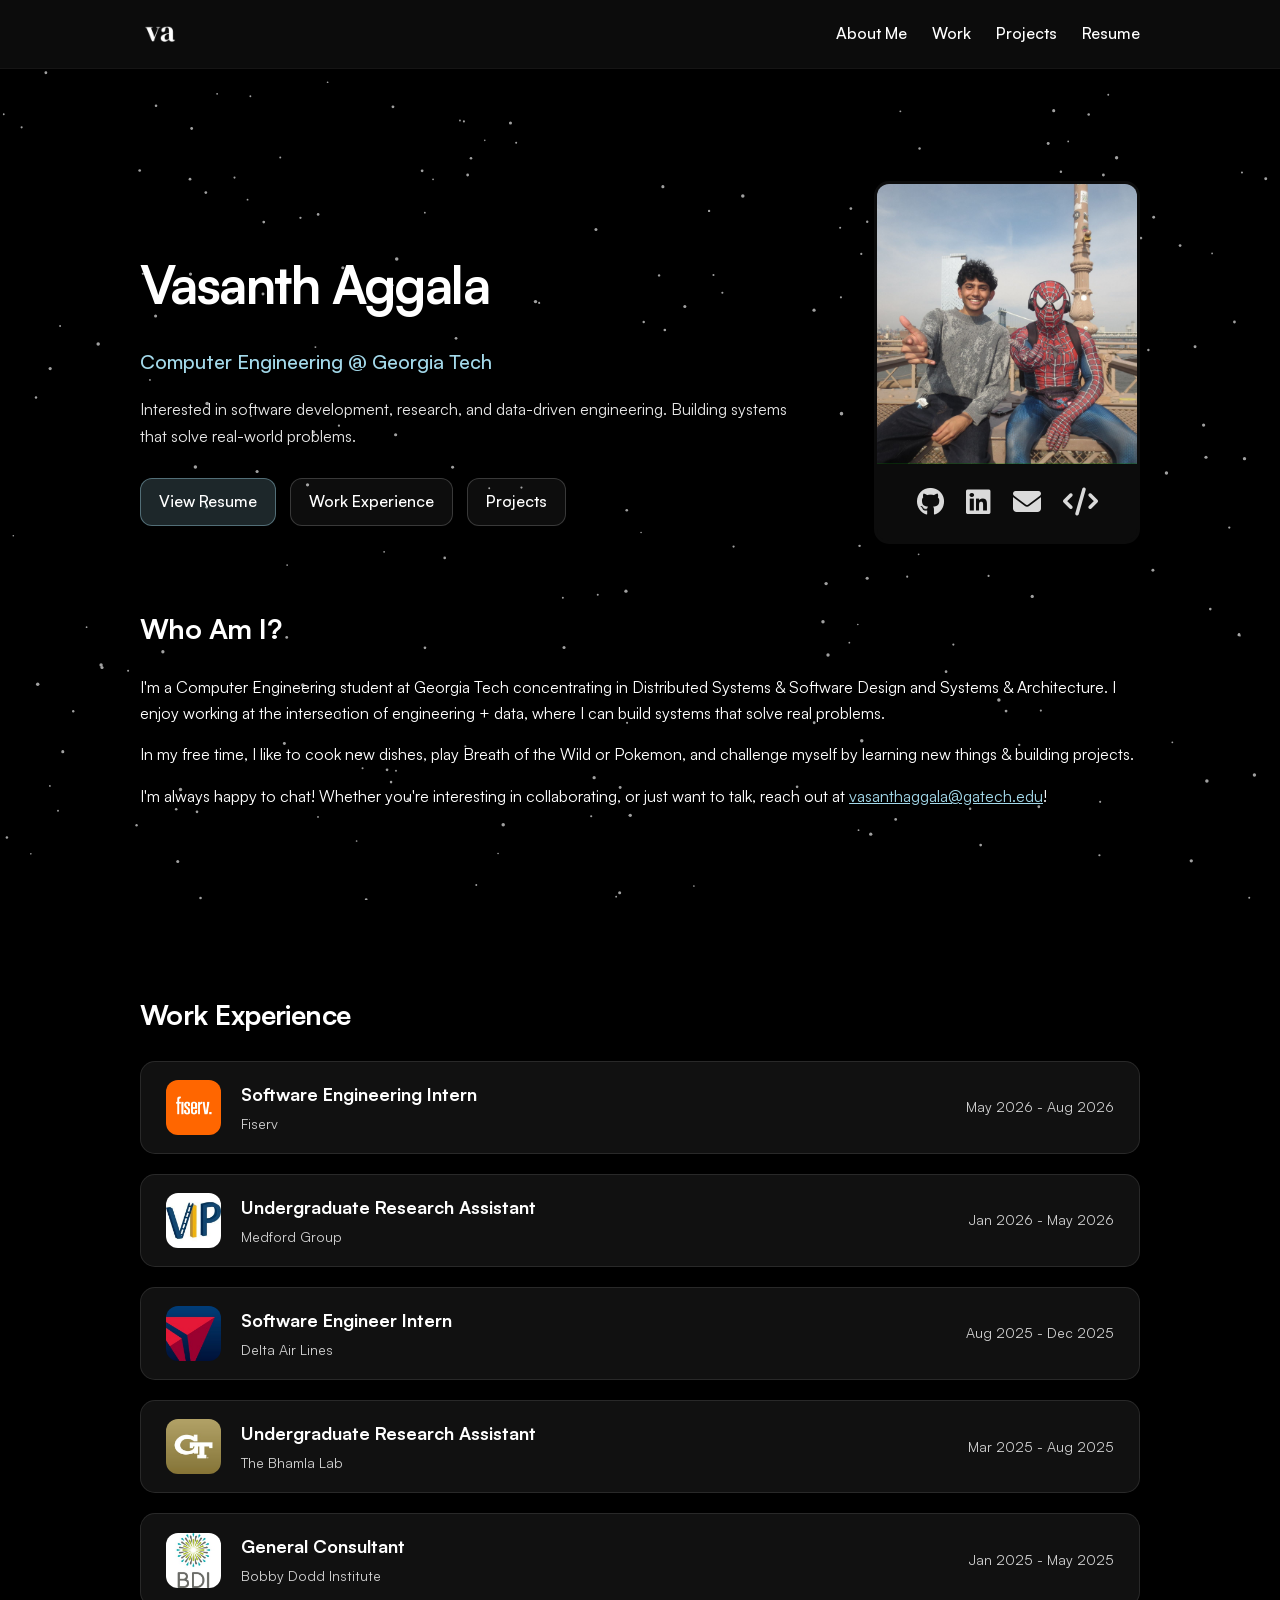
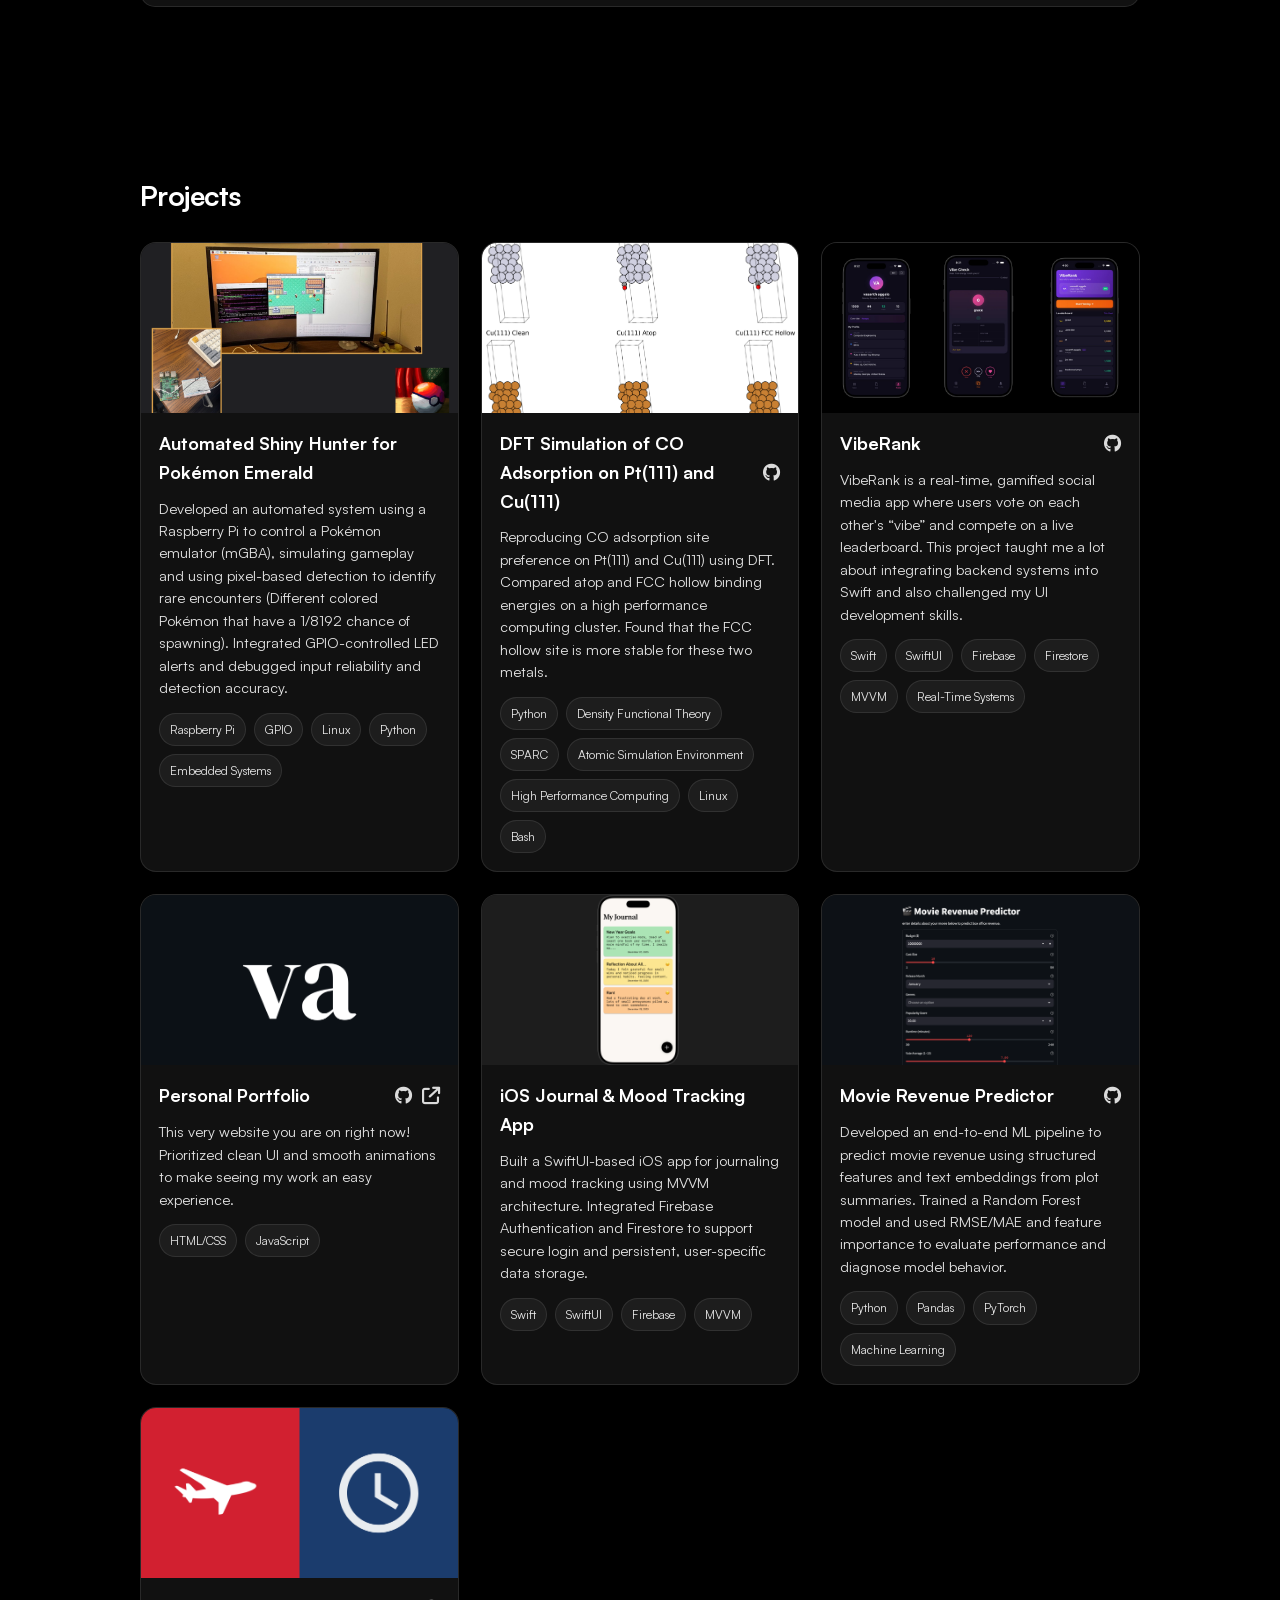
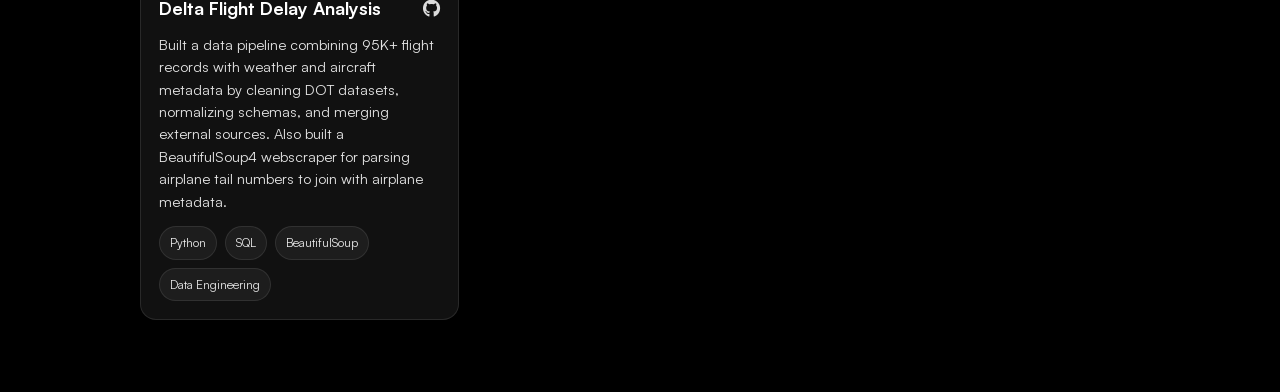
==== index.html @ c2cb89e8 "char update é" ====
<!DOCTYPE html>
<html lang="en">
<head>
    <meta charset="UTF-8">
    <meta name="viewport" content="width=device-width, initial-scale=1.0">
    <meta property="og:image" content="https://vasanthaggala.com/assets/website_project_pic.png">
    <link rel="stylesheet" href="styles.css">
    <link rel="icon" type="image/webp" href="assets/webLogo.webp">
    <link rel="stylesheet" href="https://cdnjs.cloudflare.com/ajax/libs/font-awesome/6.5.0/css/all.min.css">
    <title>Vasanth Aggala</title>
</head>
<body>
    <canvas id="constellation"></canvas>
    <nav class="navbar">
        <div class="container navbar-inner">
            <a href="#about" class="logo">
                <img src="assets/va-logo.webp" alt="personal logo">
            </a>

            <ul class="nav-links">
                <li><a href="#about">About Me</a></li>
                <li><a href="#work">Work</a></li>
                <li><a href="#projects">Projects</a>
                <li><a href="resume.html">Resume</a></li>
            </ul>
        </div>
    </nav>

    <!-- <section id="about" class="section">
    <h2>About Me</h2>
    <p>note to self look into making this a hbox and adding a picture of myself to the right</p>
    <p>Hi! I am a second-year at Georgia Tech studying Computer Engineering with a focus on system architecture and software design.</p>
    <p>I'm interested in software development, research, and data-driven engineering. I like working on projects where I can build and improve concepts that help people.</p>
    <p>In my free time, I like to cook new dishes, work on my photography skills (rip my sony cybershot), and challenge myself by learning new things and building projects.</p>
    <p>feel free to reach out to: <a href="mailto:vasanthaggala@gatech.edu">vasanthaggala [at] gatech [dot] edu</a>, I'm always happy to chat!</p>
    </section> -->

    <section id="about" class="section">
        
        <div class="container">

            <div class="hero-section">
                <div class="hero-left">
                    <h1 class="hero-title">Vasanth Aggala</h1>

                    <p class="hero-subtitle">
                        Computer Engineering @ Georgia Tech
                    </p>

                    <p class="hero-description">
                        Interested in software development, research, and data-driven engineering.
                        Building systems that solve real-world problems.
                    </p>

                    <div class="hero-buttons">
                        <a href="resume.html" class="hero-btn primary">View Resume</a>
                        <a href="#work" class="hero-btn">Work Experience</a>
                        <a href="#projects" class="hero-btn">Projects</a>
                    </div>
                </div>

                <div class="hero-right">
                    <div class="about-card">
                        <img src="assets/vasanth_profile.jpg" alt="Vasanth profile photo" class="about-photo">

                        <div class="about-links">
                            <a href="https://github.com/vaggala" target="_blank" class="about-icon" aria-label="GitHub">
                                <i class="fa-brands fa-github"></i>
                            </a>

                            <a href="https://linkedin.com/in/vasanth-aggala" target="_blank" class="about-icon" aria-label="LinkedIn">
                                <i class="fa-brands fa-linkedin"></i>
                            </a>

                            <a href="mailto:vasanthaggala@gatech.edu" class="about-icon" aria-label="Email">
                                <i class="fa-solid fa-envelope"></i>
                            </a>

                            <a href="#projects" class="about-icon" aria-label="Projects">
                                <i class="fa-solid fa-code"></i>
                            </a>


                            <!-- <a href="resume.html" class="about-icon" aria-label="Resume">
                                <i class="fa-solid fa-file"></i>
                            </a> -->
                        </div>
                    </div>
                </div>
            </div>


            <!-- <div class="about-layout">
            
                <div class="about-text">
                <p>Hi! I am a junior at Georgia Tech studying Computer Engineering with a focus on system architecture and software design.</p>
                <p>I'm interested in software development, research, and data-driven engineering. I like working on projects where I can build and improve concepts that help people.</p>
                <p>In my free time, I like to cook new dishes, work on my photography skills (rip my sony cybershot), and challenge myself by learning new things and building projects.</p>
                <p>I'm always happy to chat! Feel free to reach out to: <a class = "email-link" href="mailto:vasanthaggala@gatech.edu">vasanthaggala [at] gatech [dot] edu</a></p>
                </div>

                <div class="about-card">
                    <img src="assets/vasanth-profile.webp" alt="Vasanth profile photo" class="about-photo">
                    <div class="about-links">
                        <a href="https://github.com/vaggala" target="_blank" class="about-icon">
                            <i class="fa-brands fa-github"></i>
                        </a>

                        <a href="https://linkedin.com/in/vasanth-aggala" target="_blank" class="about-icon">
                            <i class="fa-brands fa-linkedin"></i>
                        </a>

                        <a href="mailto:vasanthaggala@gatech.edu" class="about-icon">
                            <i class="fa-solid fa-envelope"></i>
                        </a>
                    </div>

                </div>
            
            </div> -->
            <div class="about-section">
                <h2>Who Am I?</h2>

                <p>
                    I'm a Computer Engineering student at Georgia Tech concentrating in Distributed Systems & Software Design and Systems & Architecture.
                    I enjoy working at the intersection of engineering + data, where I can build systems that solve real problems.
                </p>

                <p>
                    In my free time, I like to cook new dishes, play Breath of the Wild or Pokemon, and challenge myself by learning new things & building projects.
                </p>

                <p>
                    I'm always happy to chat! Whether you're interesting in collaborating, or just want to talk, reach out at
                    <a class="email-link" href="mailto:vasanthaggala@gatech.edu">vasanthaggala@gatech.edu</a>!
                </p>
            </div>

        </div>
    </section>


    <section id="work" class="section">
        <div class="container">
        <h2>Work Experience</h2>

       <details class="work-card">
            <summary class="work-summary">
            <img class="company-logo" src="assets/fiservLogo.jpeg" alt="Fiserv Logo">

            <div class="work-info">
                <h3>Software Engineering Intern</h3>
                <p class="company-name">Fiserv</p>
            </div>

            <div class="work-date">
                <p>May 2026 - Aug 2026</p>
            </div>
            </summary>

            <div class="work-details">
            <ul>
                <li>Incoming Summer 2026</li>
            </ul>
            </div>
        </details>

        <details class="work-card">
            <summary class="work-summary">
            <img class="company-logo" src="assets/vipLogo.webp" alt="GT VIP logo">

            <div class="work-info">
                <h3>Undergraduate Research Assistant</h3>
                <p class="company-name">Medford Group</p>
            </div>

            <div class="work-date">
                <p>Jan 2026 - May 2026</p>
            </div>
            </summary>

            <div class="work-details">
            <ul>
                <li>Running DFT calculations on HPC resources to study catalyst behavior.</li>
                <li>Building scripts/pipelines to analyze outputs and summarize trends.</li>
                <li>Collaborating with the team to validate results and document findings.</li>
            </ul>
            </div>
        </details>

        <details class="work-card">
            <summary class="work-summary">
            <img class="company-logo" src="assets/delta_air_lines_logo.webp" alt="Delta Airlines logo">

            <div class="work-info">
                <h3>Software Engineer Intern</h3>
                <p class="company-name">Delta Air Lines</p>
            </div>

            <div class="work-date">
                <p>Aug 2025 - Dec 2025</p>
            </div>
            </summary>

            <div class="work-details">
            <ul>
                <li>Developed models/analyses supporting flight safety monitoring workflows.</li>
                <li>Optimized ETL queries to improve reliability and reduce pipeline runtime.</li>
                <li>Partnered with stakeholders to translate requirements into deliverables.</li>
            </ul>
            </div>
        </details>

        <details class="work-card">
            <summary class="work-summary">
            <img class="company-logo" src="assets/georgia_institute_of_technology_logo.webp" alt="GT logo">

            <div class="work-info">
                <h3>Undergraduate Research Assistant</h3>
                <p class="company-name">The Bhamla Lab</p>
            </div>

            <div class="work-date">
                <p>Mar 2025 - Aug 2025</p>
                
            </div>
            </summary>

            <div class="work-details">
            <ul>
                <li>Worked with ESP32-based systems for instrumentation and data capture.</li>
                <li>Built a lightweight mobile/web interface to view and share testing data.</li>
                <li>Documented experiments and helped improve iteration speed in the lab.</li>
            </ul>
            </div>
        </details>

        <details class="work-card">
            <summary class="work-summary">
            <img class="company-logo" src="assets/bobby_dodd_institute_logo.webp" alt="BDI logo">

            <div class="work-info">
                <h3>General Consultant</h3>
                <p class="company-name">Bobby Dodd Institute</p>
            </div>

            <div class="work-date">
                <p>Jan 2025 - May 2025</p>
            </div>
            </summary>

            <div class="work-details">
            <ul>
                <li>Wrote/organized compliance documentation for volunteer operations.</li>
                <li>Automated scheduling/onboarding workflows using Python + spreadsheets.</li>
                <li>Improved process clarity and reduced manual overhead for staff.</li>
            </ul>
            </div>
        </details>
        </div>
        </section>


        <section id="projects" class="section">
            <div class="container">
                <h2>Projects</h2>

                <div class="projects-grid">
                    
<!--                boilerplate:
                    <article class="project-card">
                    <div class="project-top">
                        <img class="project-image" src="assets/project_placeholder.webp" alt="Project preview">
                    </div>

                    <div class="project-body">
                        <div class="project-header">
                        <h3 class="project-title">Personal Portfolio</h3>
                        <div class="project-links">
                            <a class="project-icon" href="https://github.com/YOURUSERNAME/YOURREPO" target="_blank" aria-label="GitHub">
                            <i class="fa-brands fa-github"></i>
                            </a>
                            <a class="project-icon" href="https://your-live-site.com" target="_blank" aria-label="Live Demo">
                            <i class="fa-solid fa-arrow-up-right-from-square"></i>
                            </a>
                        </div>
                        </div>

                        <p class="project-desc">
                        This very website you are on right now! Prioritized clean UI and smooth animations to make seeing my work an easy experience. 
                        </p>

                        <div class="project-tags">
                        <span class="tag">HTML/CSS</span>
                        <span class="tag">JavaScript</span>
                        </div>
                    </div>
                    </article> -->

                    <article class="project-card">
                    <div class="project-top">
                        <img class="project-image" src="assets/pipokemon.png" alt="Project preview">
                    </div>

                    <div class="project-body">
                        <div class="project-header">
                        <h3 class="project-title">Automated Shiny Hunter for Pokémon Emerald</h3>
                        <div class="project-links">
                            <!-- <a class="project-icon" href="https://github.com/YOURUSERNAME/YOURREPO" target="_blank" aria-label="GitHub">
                            <i class="fa-brands fa-github"></i>
                            </a>
                            <a class="project-icon" href="https://your-live-site.com" target="_blank" aria-label="Live Demo">
                            <i class="fa-solid fa-arrow-up-right-from-square"></i>
                            </a> -->
                        </div>
                        </div>

                        <p class="project-desc">
                        Developed an automated system using a Raspberry Pi to control a Pokémon emulator (mGBA), 
                        simulating gameplay and using pixel-based detection to identify rare encounters (Different colored Pokémon that have a 1/8192 chance of spawning).
                        Integrated GPIO-controlled LED alerts and debugged input reliability and detection accuracy.
                        </p>

                        <div class="project-tags">
                        <span class="tag">Raspberry Pi</span>
                        <span class="tag">GPIO</span>
                        <span class="tag">Linux</span>
                        <span class="tag">Python</span>
                        <span class="tag">Embedded Systems</span>
                        </div>
                    </div>
                    </article>

                    <article class="project-card">
                        <div class="project-top">
                            <img class="project-image" src="assets/pt_cu_structure_comparison.png" alt="Project preview">
                        </div>

                        <div class="project-body">
                            <div class="project-header">
                            <h3 class="project-title">
                                DFT Simulation of CO Adsorption on Pt(111) and Cu(111)
                            </h3>
                            <div class="project-links">
                                <a class="project-icon" href="https://github.com/vaggala/dft-co-adsorption-pt-cu-surfaces" target="_blank" aria-label="GitHub">
                                <i class="fa-brands fa-github"></i>
                                </a>
                                <!-- <a class="project-icon" href="https://your-live-site.com" target="_blank" aria-label="Live Demo">
                                <i class="fa-solid fa-arrow-up-right-from-square"></i> -->
                                </a>
                            </div>
                            </div>

                            <p class="project-desc">
                            Reproducing CO adsorption site preference on Pt(111) and Cu(111) using DFT. 
                            Compared atop and FCC hollow binding energies on a high performance computing cluster.
                            Found that the FCC hollow site is more stable for these two metals.
                            </p>

                            <div class="project-tags">
                            <span class="tag">Python</span>
                            <span class="tag">Density Functional Theory</span>
                            <span class="tag">SPARC</span>
                            <span class="tag">Atomic Simulation Environment</span>
                            <span class = "tag">High Performance Computing</span>
                            <span class="tag">Linux</span>
                            <span class="tag">Bash</span>
                            </div>
                        </div>
                    </article>
                    

                    <article class="project-card">
                    <div class="project-top">
                        <img class="project-image" src="assets/iosClubsp26.jpg" alt="Project preview">
                    </div>

                    <div class="project-body">
                        <div class="project-header">
                        <h3 class="project-title">VibeRank</h3>
                        <div class="project-links">
                            <a class="project-icon" href="https://github.com/vaggala/VibeRank" target="_blank" aria-label="GitHub">
                            <i class="fa-brands fa-github"></i>
                            </a>
                            <!-- <a class="project-icon" href="https://your-live-site.com" target="_blank" aria-label="Live Demo">
                            <i class="fa-solid fa-arrow-up-right-from-square"></i>
                            </a> -->
                        </div>
                        </div>

                        <p class="project-desc">
                        VibeRank is a real-time, gamified social media app where users vote on each other's “vibe” and compete on a live leaderboard.
                        This project taught me a lot about integrating backend systems into Swift and also challenged my UI development skills. 
                        </p>

                        <div class="project-tags">
                            <span class="tag">Swift</span>
                            <span class="tag">SwiftUI</span>
                            <span class="tag">Firebase</span>
                            <span class="tag">Firestore</span>
                            <span class="tag">MVVM</span>
                            <span class="tag">Real-Time Systems</span>
                        </div>
                    </div>
                    </article>

                    <article class="project-card">
                    <div class="project-top">
                        <img class="project-image" src="assets/website_project_pic.png" alt="Project preview">
                    </div>

                    <div class="project-body">
                        <div class="project-header">
                        <h3 class="project-title">Personal Portfolio</h3>
                        <div class="project-links">
                            <a class="project-icon" href="https://github.com/vaggala/vasanthWebsite" target="_blank" aria-label="GitHub">
                            <i class="fa-brands fa-github"></i>
                            </a>
                            <a class="project-icon" href="https://vasanthaggala.com" target="_blank" aria-label="Live Demo">
                            <i class="fa-solid fa-arrow-up-right-from-square"></i>
                            </a>
                        </div>
                        </div>

                        <p class="project-desc">
                        This very website you are on right now! Prioritized clean UI and smooth animations to make seeing my work an easy experience. 
                        </p>

                        <div class="project-tags">
                        <span class="tag">HTML/CSS</span>
                        <span class="tag">JavaScript</span>
                        </div>
                    </div>
                    </article>

                    <article class="project-card">
                        <div class="project-top">
                            <img class="project-image" src="assets/journal-ios-demo.png" alt="iOS Journal App preview">
                        </div>

                        <div class="project-body">
                            <div class="project-header">
                                <h3 class="project-title">iOS Journal & Mood Tracking App</h3>
                                <div class="project-links">
                                    <!-- <a class="project-icon" href="https://github.com/vaggala/CP4Solution" target="_blank" aria-label="GitHub">
                                        <i class="fa-brands fa-github"></i>
                                    </a> -->
                                </div>
                            </div>

                            <p class="project-desc">
                                Built a SwiftUI-based iOS app for journaling and mood tracking using MVVM architecture. 
                                Integrated Firebase Authentication and Firestore to support secure login and persistent, user-specific data storage.
                            </p>

                            <div class="project-tags">
                                <span class="tag">Swift</span>
                                <span class="tag">SwiftUI</span>
                                <span class="tag">Firebase</span>
                                <span class="tag">MVVM</span>
                            </div>
                        </div>
                    </article>

                    <article class="project-card">
                        <div class="project-top">
                            <img class="project-image" src="assets/movie-rev-demo.png" alt="Movie Revenue Predictor preview">
                        </div>

                        <div class="project-body">
                            <div class="project-header">
                                <h3 class="project-title">Movie Revenue Predictor</h3>
                                <div class="project-links">
                                    <a class="project-icon" href="https://github.com/vaggala/movie-revenue-predictor" target="_blank" aria-label="GitHub">
                                        <i class="fa-brands fa-github"></i>
                                    </a>
                                </div>
                            </div>

                            <p class="project-desc">
                                Developed an end-to-end ML pipeline to predict movie revenue using structured features and text embeddings from plot summaries. 
                                Trained a Random Forest model and used RMSE/MAE and feature importance to evaluate performance and diagnose model behavior.
                            </p>

                            <div class="project-tags">
                                <span class="tag">Python</span>
                                <span class="tag">Pandas</span>
                                <span class="tag">PyTorch</span>
                                <span class="tag">Machine Learning</span>
                            </div>
                        </div>
                    </article>

                    <article class="project-card">
                        <div class="project-top">
                            <img class="project-image" src="assets/flight-delay-analysis-demo.png" alt="Flight Delay Analysis preview">
                        </div>

                        <div class="project-body">
                            <div class="project-header">
                                <h3 class="project-title">Delta Flight Delay Analysis</h3>
                                <div class="project-links">
                                    <a class="project-icon" href="https://github.com/vaggala/delta-flight-delay-analysis" target="_blank" aria-label="GitHub">
                                        <i class="fa-brands fa-github"></i>
                                    </a>
                                </div>
                            </div>

                            <p class="project-desc">
                                Built a data pipeline combining 95K+ flight records with weather and aircraft metadata by cleaning DOT datasets, 
                                normalizing schemas, and merging external sources.
                                
                                Also built a BeautifulSoup4 webscraper for parsing airplane tail numbers to join with airplane metadata.
                            </p>

                            <div class="project-tags">
                                <span class="tag">Python</span>
                                <span class="tag">SQL</span>
                                <span class="tag">BeautifulSoup</span>
                                <span class="tag">Data Engineering</span>
                            </div>
                        </div>
                    </article>
                </div>
            </div>
        </section>

        
    <script src="scripts.js"></script>
    <script src="constellation.js"></script>
</body>

</html>
---- styles.css ----
@font-face {
    font-family: 'Satoshi';
    src: url('assets/fonts/Satoshi-Variable.woff2') format('woff2');
    font-weight: 300 900;
    font-display: swap;
    font-style: normal;
} 

html {
    scroll-behavior: smooth;
}

body {
    background: black;

    /* background: radial-gradient(1200px 600px at 20% 0%, rgba(163,217,234,0.12), transparent 55%),
                radial-gradient(900px 500px at 80% 20%, rgba(255,255,255,0.06), transparent 60%),
                #000; */

    font-family: "Satoshi", sans-serif;
    margin: 0;
    padding: 0;
    line-height: 1.6;
    color: rgb(255, 255, 255)
}

h2 {
    font-weight: 700;
    font-size: 28px;
    letter-spacing: -0.02em;
}

.container {
    width: min(1000px, 92%);
    margin: 0 auto;
    /* border: 1px solid red;  */
}

.navbar {
    position: sticky;
    top: 0;
    background: rgb(12, 12, 12);
    display: flex;
    justify-content: space-between;
    align-items: center;
    padding: 14px 0px;
    border-bottom: 1px solid #161515;
    z-index: 1000;
}

.navbar-inner {
    display: flex;
    justify-content: space-between;
    align-items: center;
}

.logo {
    /* font-size: 20px;
    font-weight: bold; */
    text-decoration: none;
}

.logo img {
    height: 40px;
    width: auto;
    display: block;
}

.nav-links {
    list-style: none;
    display: flex;
    gap: 25px;
    margin: 0;
    padding: 0;
}

.nav-links a {
    text-decoration: none;
    color: white;
    font-weight: 500;
}

.nav-links a:hover {
    color: rgb(163, 217, 234);
}

.section {
    padding: 72px 0;
}

.email-link {
    color: rgb(163, 217, 234)
}

.hero-section {
    display: flex;
    justify-content: space-between;
    align-items: center;
    gap: 60px;
    padding-top: 40px;
    padding-bottom: 40px;
}

.hero-left {
    flex: 1;
    min-width: 280px;
}

.hero-title {
    font-size: 52px;
    font-weight: 700;
    margin-bottom: 10px;
    letter-spacing: -0.03em;
}

.hero-subtitle {
    font-size: 20px;
    color: rgb(163, 217, 234);
    font-weight: 500;
    margin-bottom: 18px;
}

.hero-description {
    font-size: 16px;
    line-height: 1.7;
    opacity: 0.9;
    max-width: 60ch;
    margin-bottom: 28px;
}

.hero-buttons {
    display: flex;
    gap: 14px;
    flex-wrap: wrap;
}

.hero-btn {
    display: inline-block;
    padding: 10px 18px;
    border-radius: 12px;
    border: 1px solid rgba(255, 255, 255, 0.18);
    background: rgba(255, 255, 255, 0.05);
    color: white;
    text-decoration: none;
    font-weight: 500;
    transition: transform 150ms ease, border-color 150ms ease;
}

.hero-btn:hover {
    transform: translateY(-2px);
    border-color: rgba(163, 217, 234, 0.55);
}

.hero-btn.primary {
    background: rgba(163, 217, 234, 0.18);
    border-color: rgba(163, 217, 234, 0.4);
}

.hero-btn.primary:hover {
    border-color: rgba(163, 217, 234, 0.75);
}

.hero-right {
    display: flex;
    justify-content: center;
    align-items: center;
}

@media (max-width: 900px) {
    .hero-section {
        flex-direction: column;
        align-items: flex-start;
    }

    .hero-title {
        font-size: 42px;
    }
}







.about-layout {
    display: flex;
    align-items: flex-start;
    justify-content: space-between;
    gap: 30px;
}

.about-text {
    flex: 1;
    min-width: 260px;
}

/* .about-text p {
    max-width: 70ch;
    opacity: 0.92;
} */

.about-card {
    width: 260px;
    background: rgb(12, 12, 12);
    color: white;
    border-radius: 15px;
    border: 3px solid rgba(12,12,12,1);
    overflow: hidden;
    box-shadow: 0px 6px 15px rgba(0,0,0,0.2);
    transition: transform 180ms ease, box-shadow 180ms ease, border-color 180ms ease;
}

.about-photo {
    width: 100%;
    height: 280px;
    object-fit: cover;
    display: block;
}

.about-card-caption {
    padding: 14px 16px;
}

.about-links {
    display: flex;
    justify-content: center;
    gap: 22px;
    padding: 16px 0;
}

.about-icon {
    font-size: 28px;
    color: white;
    opacity: 0.85;
    transition: transform 0.2s ease, opacity 0.2s ease;
}

.about-icon:hover {
    transform: scale(1.2);
    opacity: 1;
    color: rgb(163, 217, 234);
}


/* Responsive: stack when screen is narrow */
@media (max-width: 800px) {
    .about-layout {
        flex-direction: column;
    }

    .about-card {
        order: 1;          /* card first */
        width: 100%;
        max-width: 360px;
    }

    .about-text {
        order: 2;          /* text second */
    }
}





.work-card {
    background: #111;
    color: white;
    border-radius: 15px;
    margin-top: 20px;
    box-shadow: 0px 6px 15px rgba(0, 0, 0, 0.2);
    border: 1px solid rgba(255, 255, 255, 0.1);
    overflow: hidden; /* keeps corners rounded when expanded */
    transition: transform 180ms ease, box-shadow 180ms ease, border-color 180ms ease;
}

.work-summary {
    display: flex;
    align-items: center;
    justify-content: space-between;
    padding: 18px 25px;
    cursor: pointer;
    list-style: none;
    transition: transform 0.5s ease;
}

.work-summary::-webkit-details-marker {
    display: none;
}

.work-details {
    overflow: hidden;
    height: 0;
    padding: 0 25px;
    border-top: 1px solid rgba(255, 255, 255, 0.08);
}

.work-card[open] .work-details {
    padding: 0 25px 18px 25px; /* height handled by JS */
}


.work-details ul {
    margin: 14px 0 0 0;
    padding-left: 18px;
}

.work-details li {
    margin: 8px 0;
    opacity: 0.9;
}

.chevron {
    transition: transform 0.2s ease;
    opacity: 0.9;
}

.work-card[open] .chevron {
    transform: rotate(180deg);
}


.work-summary:hover {
    transform: scale(1.025);
}


.company-logo {
    height: 55px;
    width: 55px;
    border-radius: 12px;
    object-fit: cover;
    margin-right: 20px;
}

.work-info {
    flex: 1;
}

.work-info h3 {
    margin: 0;
    font-size: 18px;
    font-weight: bold;
}

.company-name {
    margin: 4px 0 0 0;
    font-size: 14px;
    opacity: 0.8;
}

.work-date {
    font-size: 14px;
    opacity: 0.8;
}


.resume-download {
    display: inline-block;
    margin: 20px 0;
    padding: 10px 18px;
    background: #111;
    border: 1px solid rgba(255,255,255,0.15);
    border-radius: 10px;
    color: white;
    text-decoration: none;
}

.resume-download:hover {
    color: rgb(163, 217, 234);
    border-color: rgb(163, 217, 234);
}

.work-card:hover,
.about-card:hover {
    transform: translateY(-2px);
    border-color: rgba(106, 205, 236, 0.561);
    box-shadow: 0px 10px 26px rgba(0,0,0,0.35);
}

a:focus-visible,
summary:focus-visible {
    outline: 2px solid rgba(163,217,234,0.7);
    outline-offset: 3px;
    border-radius: 10px;
}


.reveal {
    opacity: 0;
    transform: translateY(18px);
    transition: opacity 600ms ease, transform 600ms ease;
}

.reveal-visible {
    opacity: 1;
    transform: translateY(0);
}

.projects-grid {
    display: grid;
    grid-template-columns: repeat(3, minmax(0, 1fr));
    gap: 22px;
    margin-top: 20px;
}

.project-card {
    background: #111;
    color: white;
    border-radius: 16px;
    border: 1px solid rgba(255,255,255,0.10);
    box-shadow: 0px 6px 15px rgba(0,0,0,0.20);
    overflow: hidden;
    transition: transform 0.25s ease, border 0.25s ease;
}

.project-card:hover {
    transform: translateY(-4px);
    border: 1px solid rgba(0,119,255,0.55);
}

.project-top {
    height: 170px;
    background: rgba(255,255,255,0.03);
}

.project-image {
    width: 100%;
    height: 100%;
    object-fit: cover;
    display: block;
}

.project-body {
    padding: 16px 18px 18px 18px;
}

.project-header {
    display: flex;
    align-items: center;
    justify-content: space-between;
    gap: 14px;
}

.project-title {
    margin: 0;
    font-size: 18px;
    font-weight: 700;
}

.project-links {
    display: flex;
    gap: 10px;
}

.project-icon {
    color: white;
    opacity: 0.85;
    font-size: 18px;
    transition: transform 0.2s ease, opacity 0.2s ease;
}

.project-icon:hover {
    transform: scale(1.15);
    opacity: 1;
}

.project-desc {
    margin: 10px 0 14px 0;
    opacity: 0.88;
    line-height: 1.55;
    font-size: 14.5px;
}

.project-tags {
    display: flex;
    flex-wrap: wrap;
    gap: 8px;
}

.tag {
    font-size: 12px;
    padding: 6px 10px;
    border-radius: 999px;
    background: rgba(255,255,255,0.06);
    border: 1px solid rgba(255,255,255,0.10);
    opacity: 0.9;
}

/* Responsive */
@media (max-width: 1000px) {
  .projects-grid {
    grid-template-columns: repeat(2, minmax(0, 1fr));
  }
}

@media (max-width: 650px) {
  .projects-grid {
    grid-template-columns: 1fr;
  }

  .project-top {
    height: 190px;
  }
}


#constellation {
    position: fixed;
    inset: 0;
    width: 100vw;
    height: 100vh;
    z-index: -2;
    pointer-events: none;
    opacity: 0.7;
}
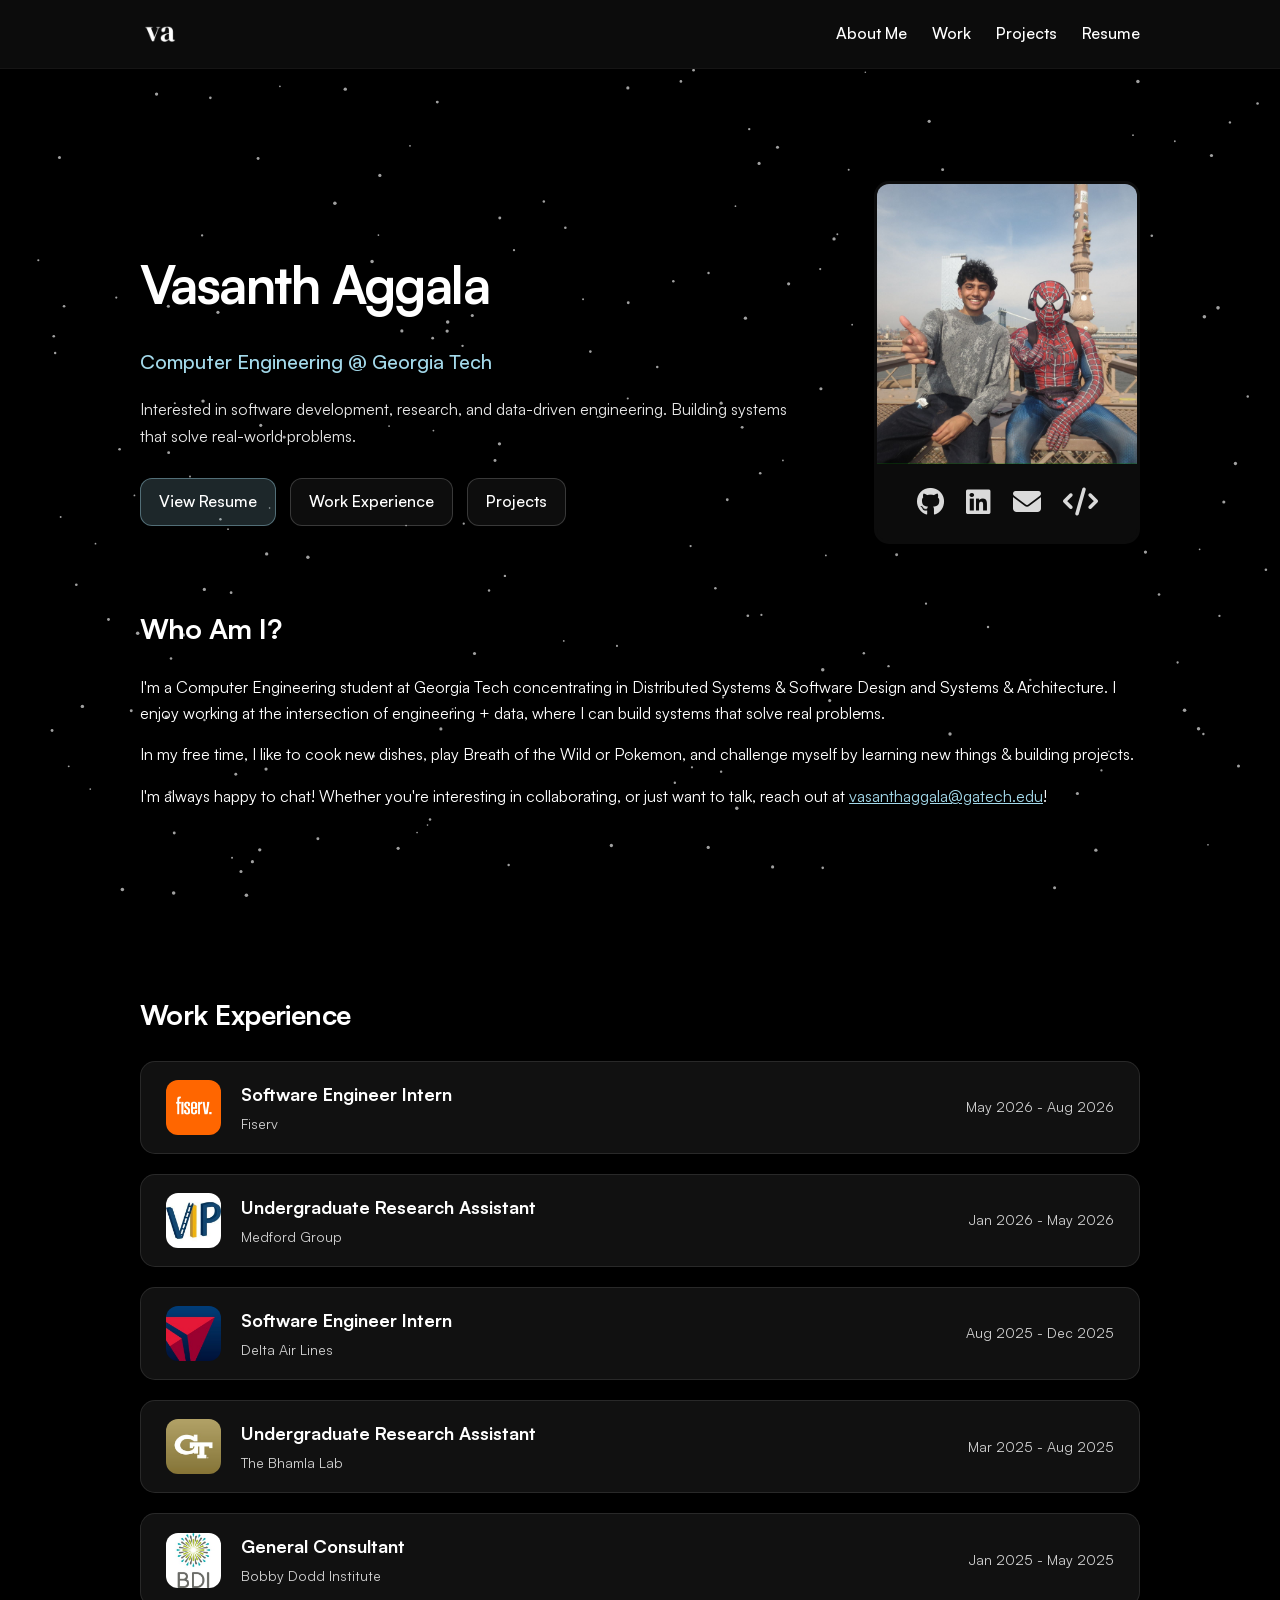
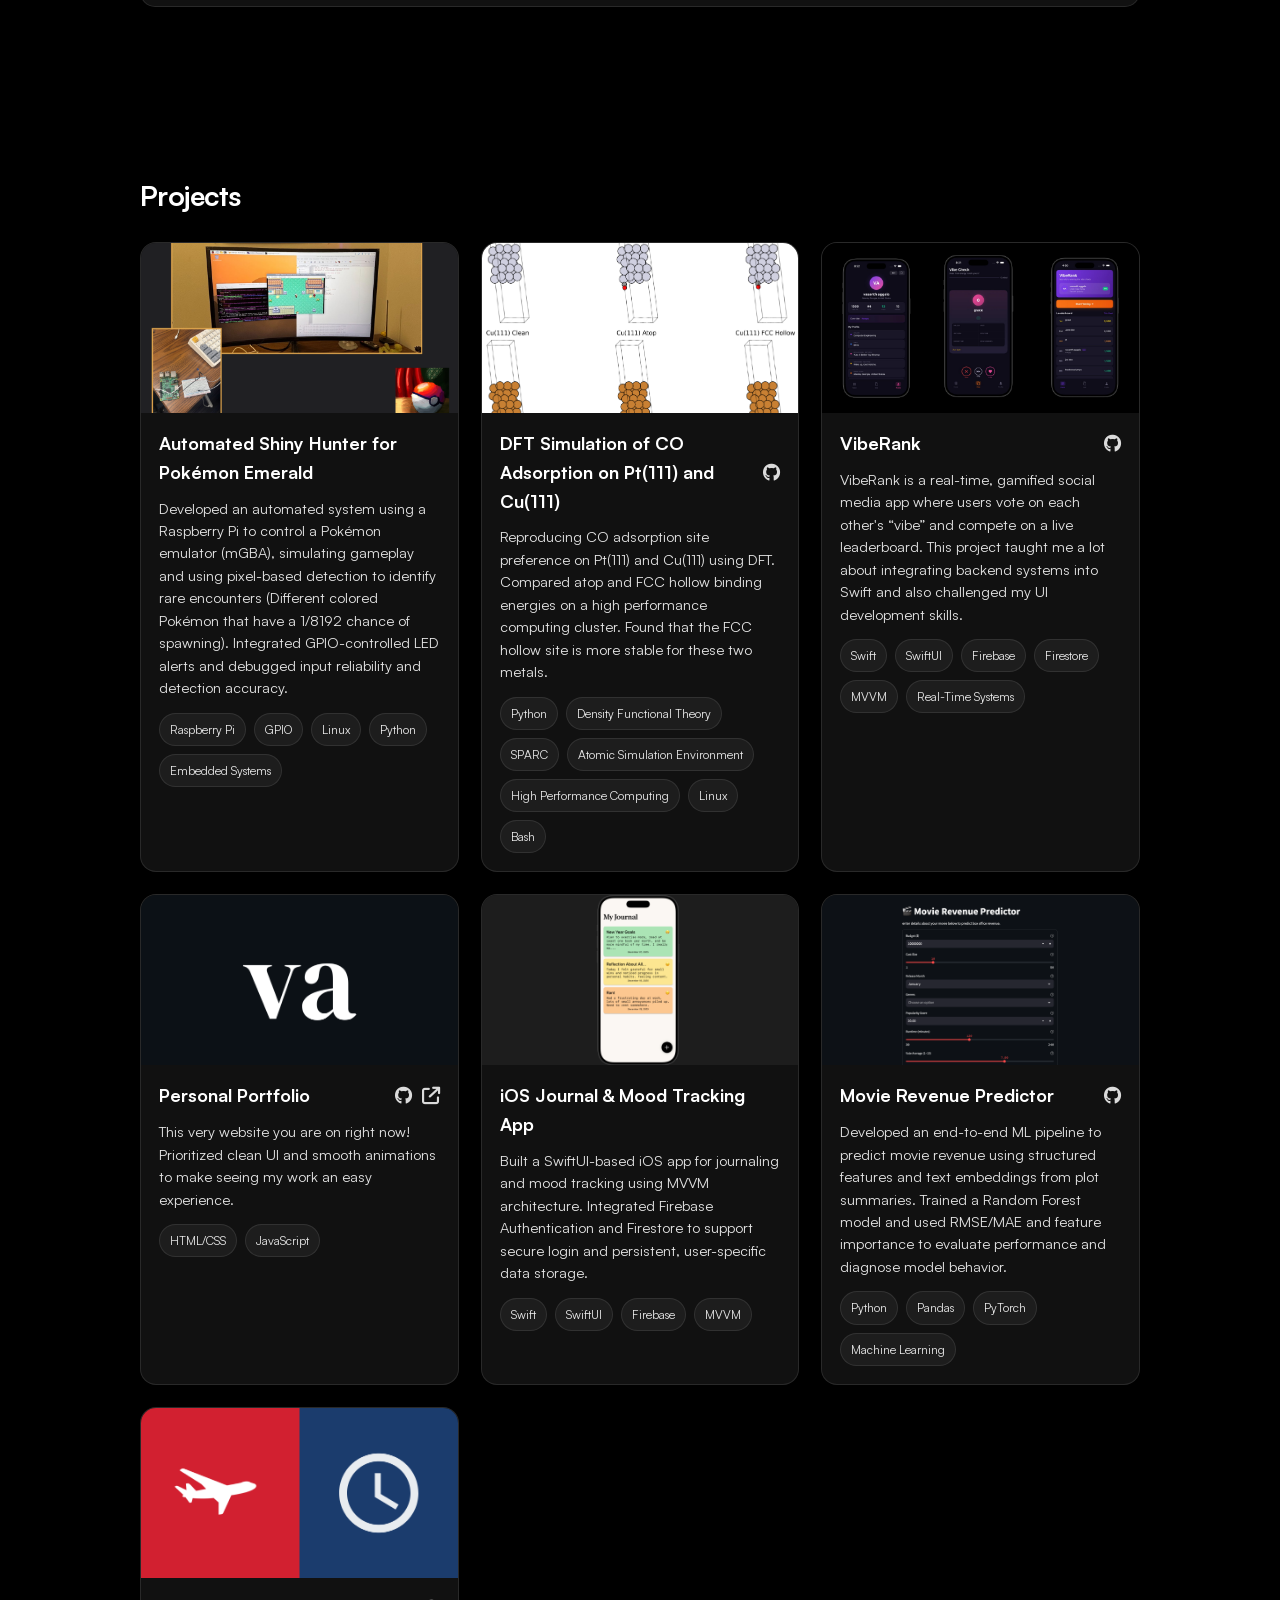
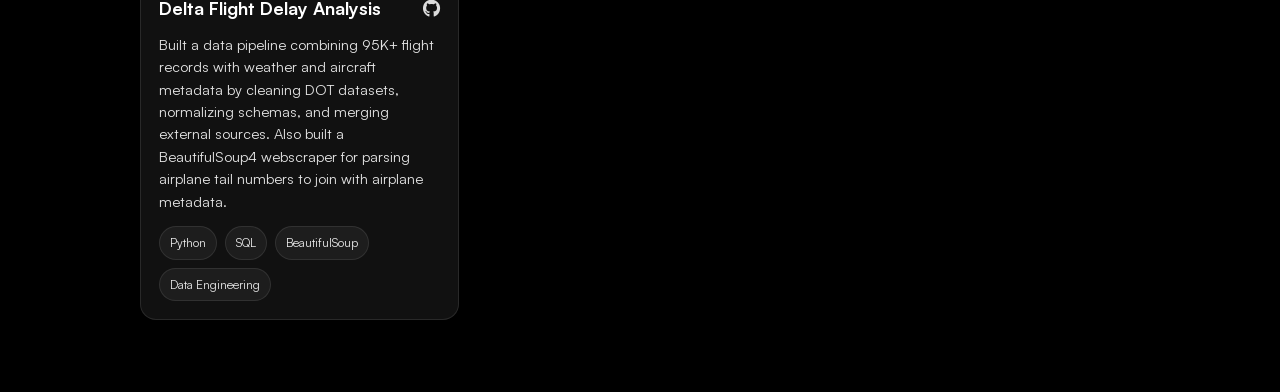
==== commit 5cd25b85: "typo" ====
--- a/index.html
+++ b/index.html
@@ -149,7 +149,7 @@
             <img class="company-logo" src="assets/fiservLogo.jpeg" alt="Fiserv Logo">
 
             <div class="work-info">
-                <h3>Software Engineering Intern</h3>
+                <h3>Software Engineer Intern</h3>
                 <p class="company-name">Fiserv</p>
             </div>
 
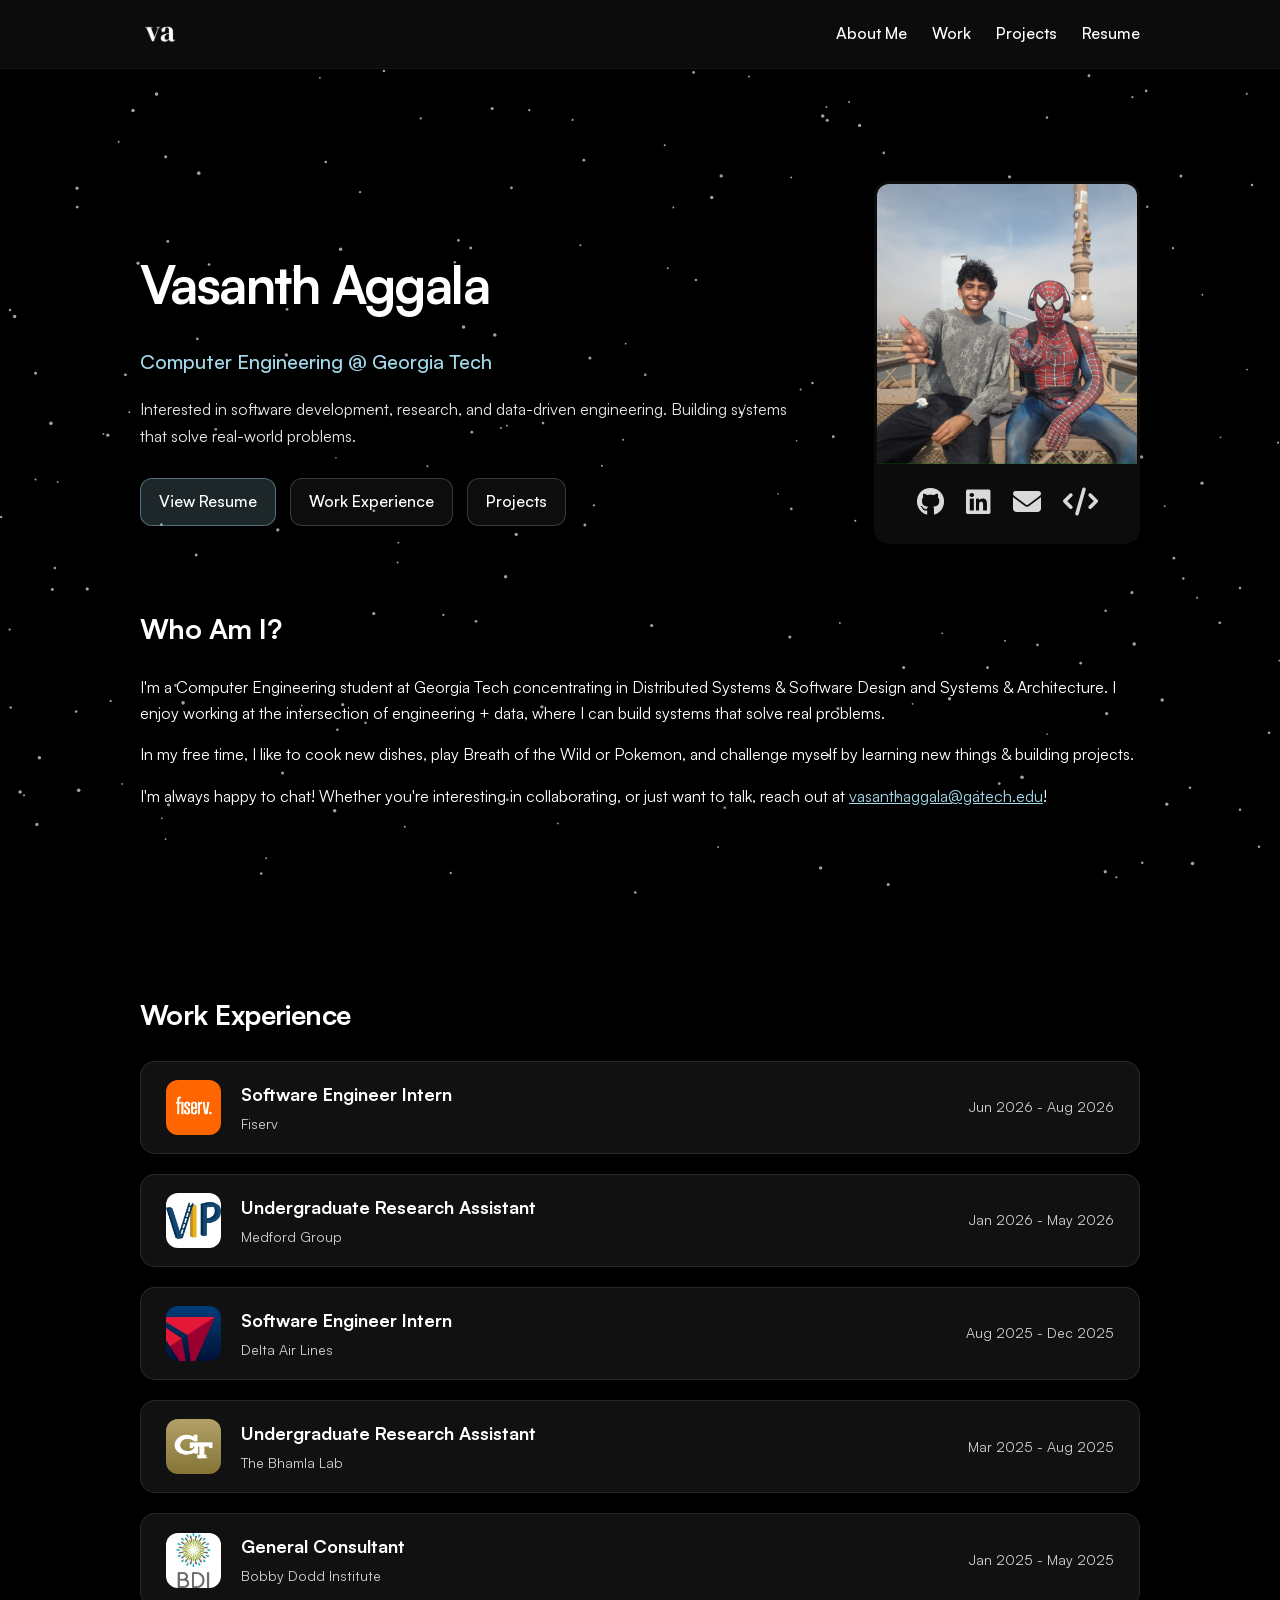
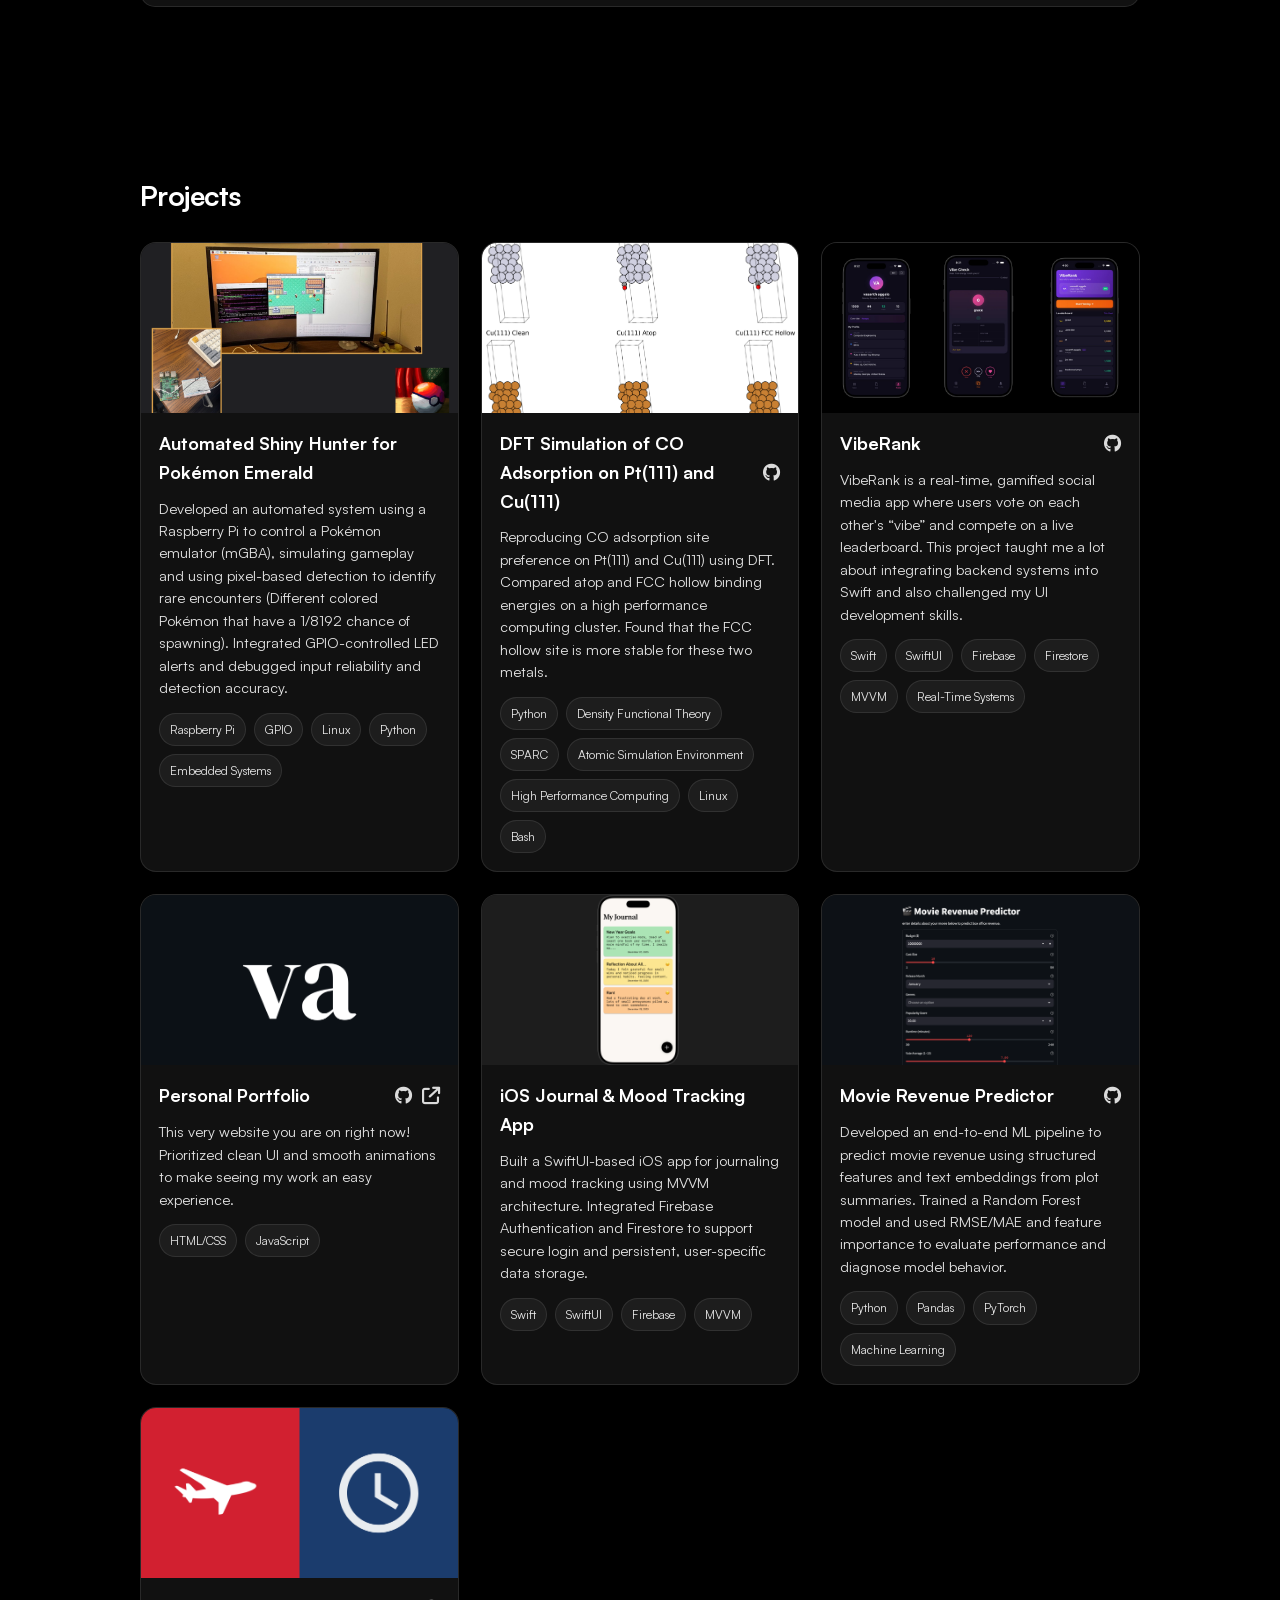
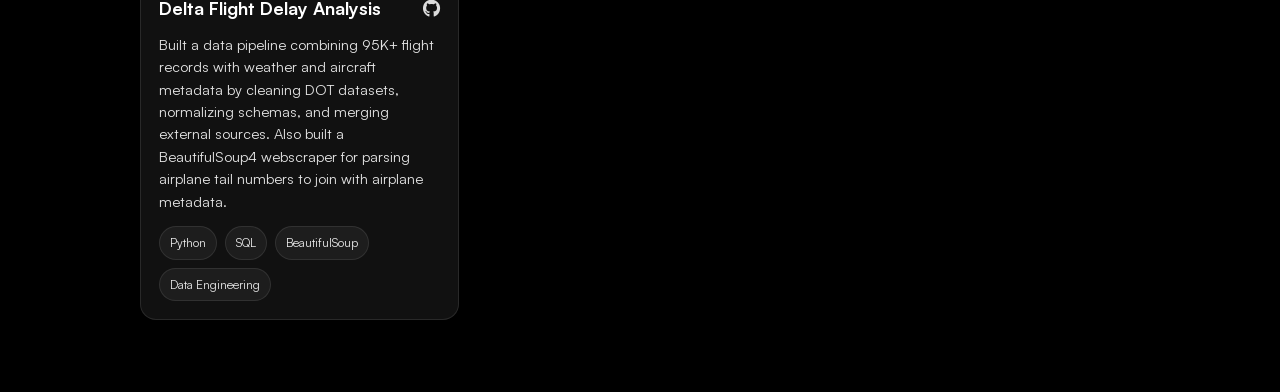
==== commit 95e76817: "date update" ====
--- a/index.html
+++ b/index.html
@@ -154,7 +154,7 @@
             </div>
 
             <div class="work-date">
-                <p>May 2026 - Aug 2026</p>
+                <p>Jun 2026 - Aug 2026</p>
             </div>
             </summary>
 
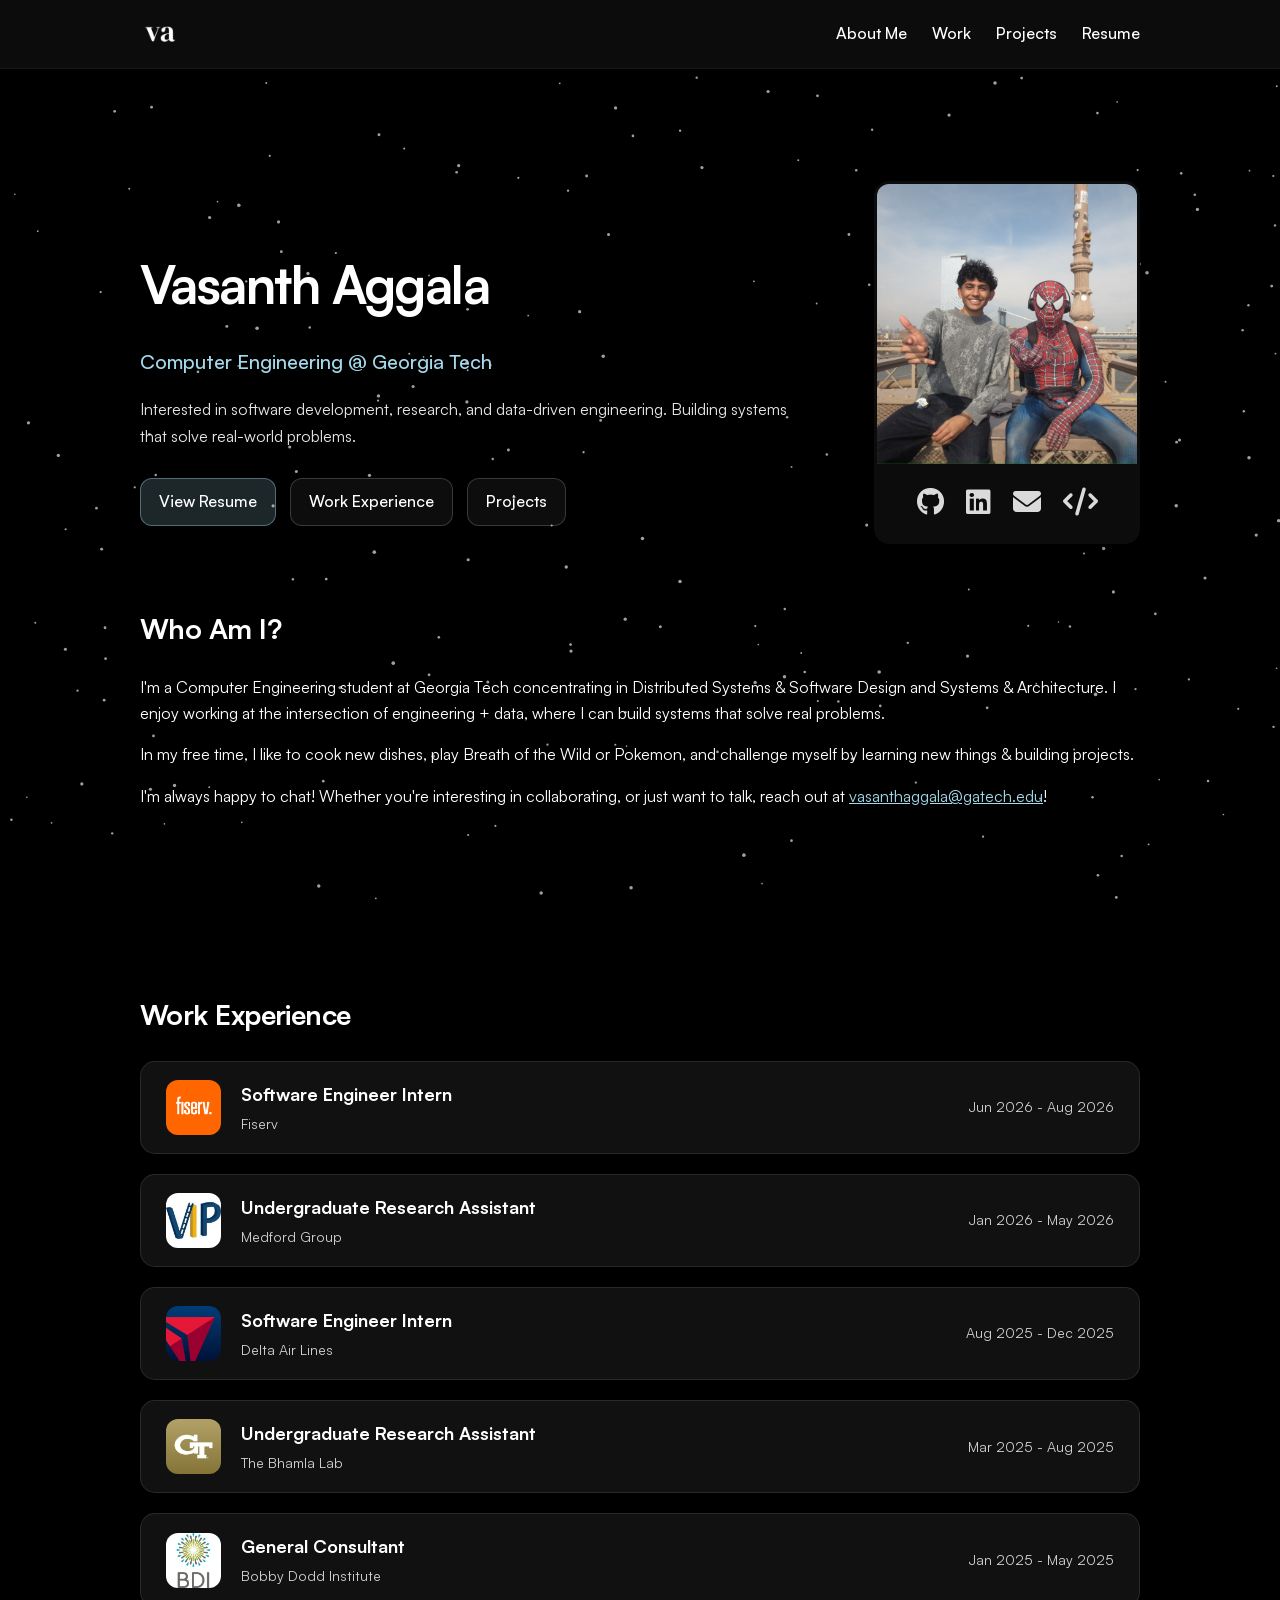
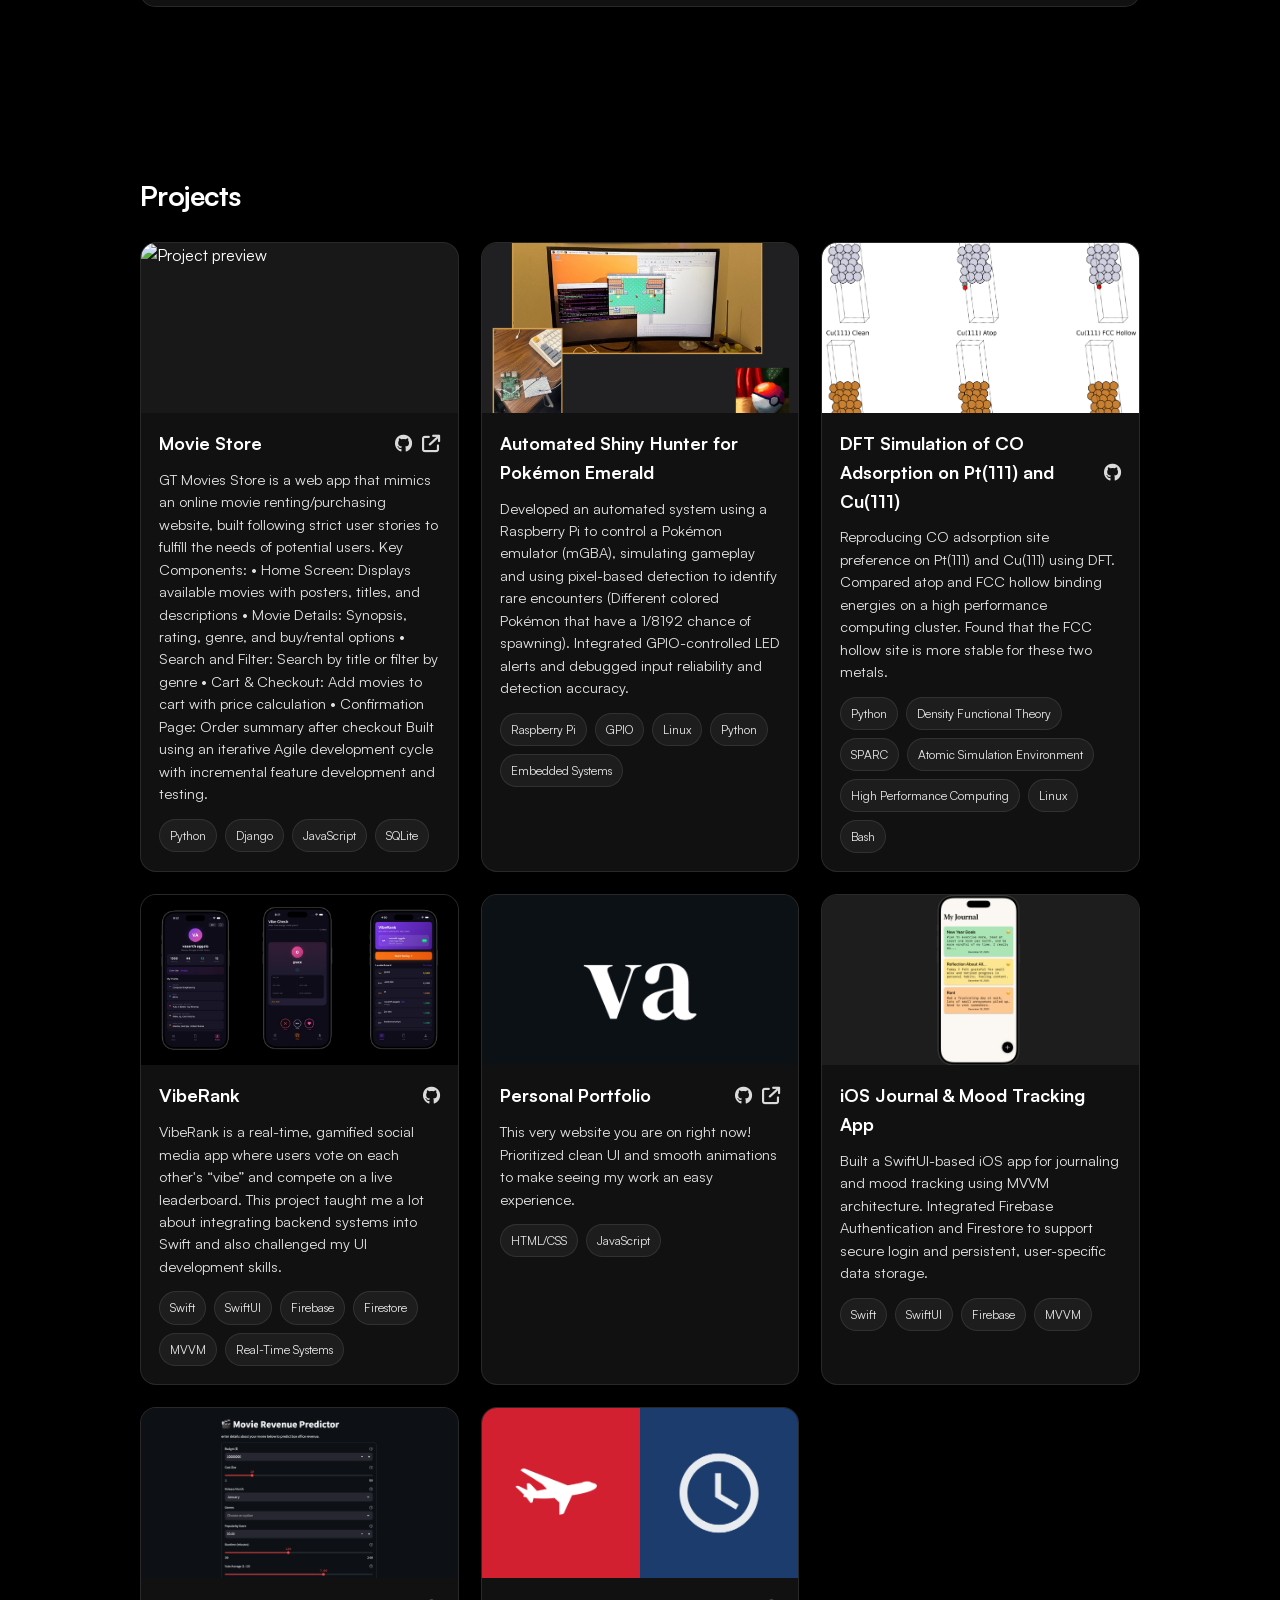
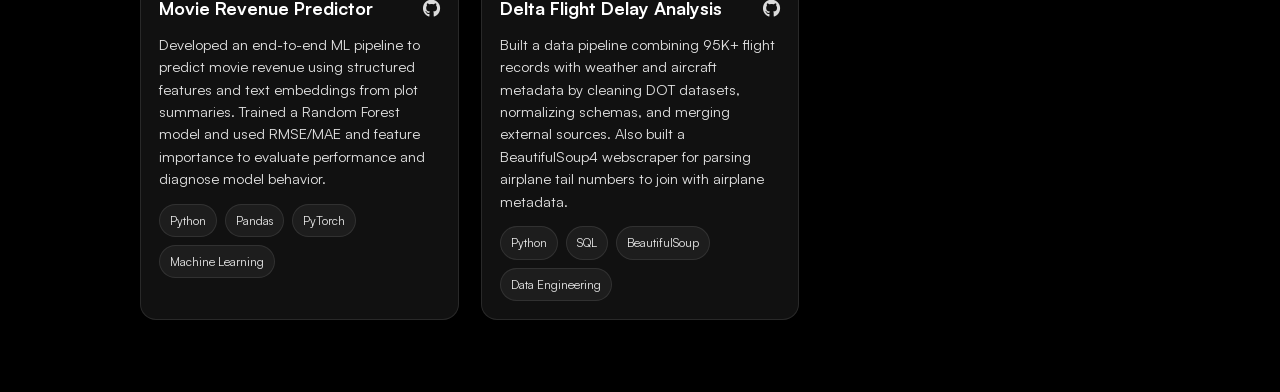
==== commit ceba6f0e: "moviestore" ====
--- a/index.html
+++ b/index.html
@@ -299,6 +299,45 @@
 
                     <article class="project-card">
                     <div class="project-top">
+                        <img class="project-image" src="assets/moviesstorelogo.png" alt="Project preview">
+                    </div>
+
+                    <div class="project-body">
+                        <div class="project-header">
+                        <h3 class="project-title">Movie Store</h3>
+                        <div class="project-links">
+                            <a class="project-icon" href="https://github.com/vaggala/moviesstore" target="_blank" aria-label="GitHub">
+                            <i class="fa-brands fa-github"></i>
+                            </a>
+                            <a class="project-icon" href="https://vasanthaggala.pythonanywhere.com/" target="_blank" aria-label="Live Demo">
+                            <i class="fa-solid fa-arrow-up-right-from-square"></i>
+                            </a>
+                        </div>
+                        </div>
+
+                        <p class="project-desc">
+                        GT Movies Store is a web app that mimics an online movie renting/purchasing website, built following strict user stories to fulfill the needs of potential users.
+
+                        Key Components:
+                        • Home Screen: Displays available movies with posters, titles, and descriptions
+                        • Movie Details: Synopsis, rating, genre, and buy/rental options
+                        • Search and Filter: Search by title or filter by genre
+                        • Cart & Checkout: Add movies to cart with price calculation
+                        • Confirmation Page: Order summary after checkout
+
+                        Built using an iterative Agile development cycle with incremental feature development and testing.
+                        </p>
+
+                        <div class="project-tags"> 
+                            <span class="tag">Python</span> 
+                            <span class="tag">Django</span> 
+                            <span class="tag">JavaScript</span> 
+                            <span class="tag">SQLite</span> </div>
+                    </div>
+                    </article> 
+
+                    <article class="project-card">
+                    <div class="project-top">
                         <img class="project-image" src="assets/pipokemon.png" alt="Project preview">
                     </div>
 
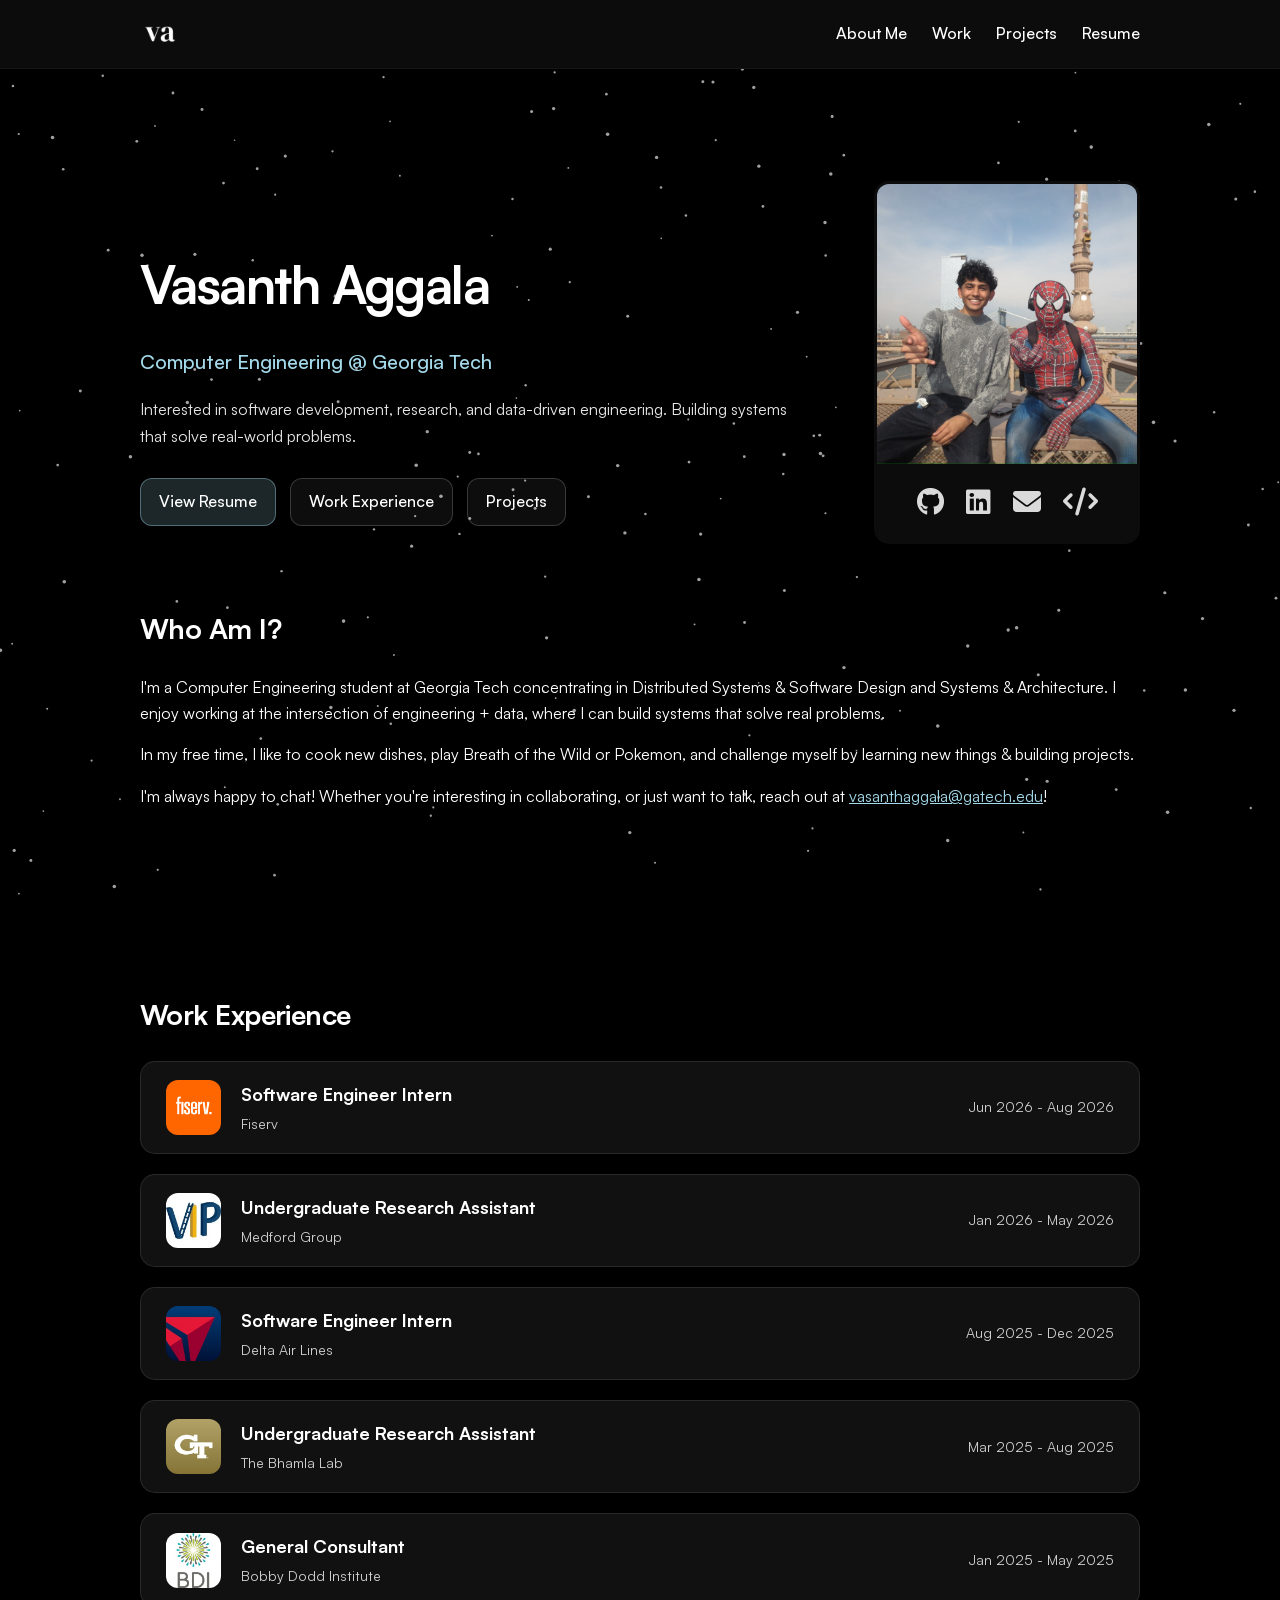
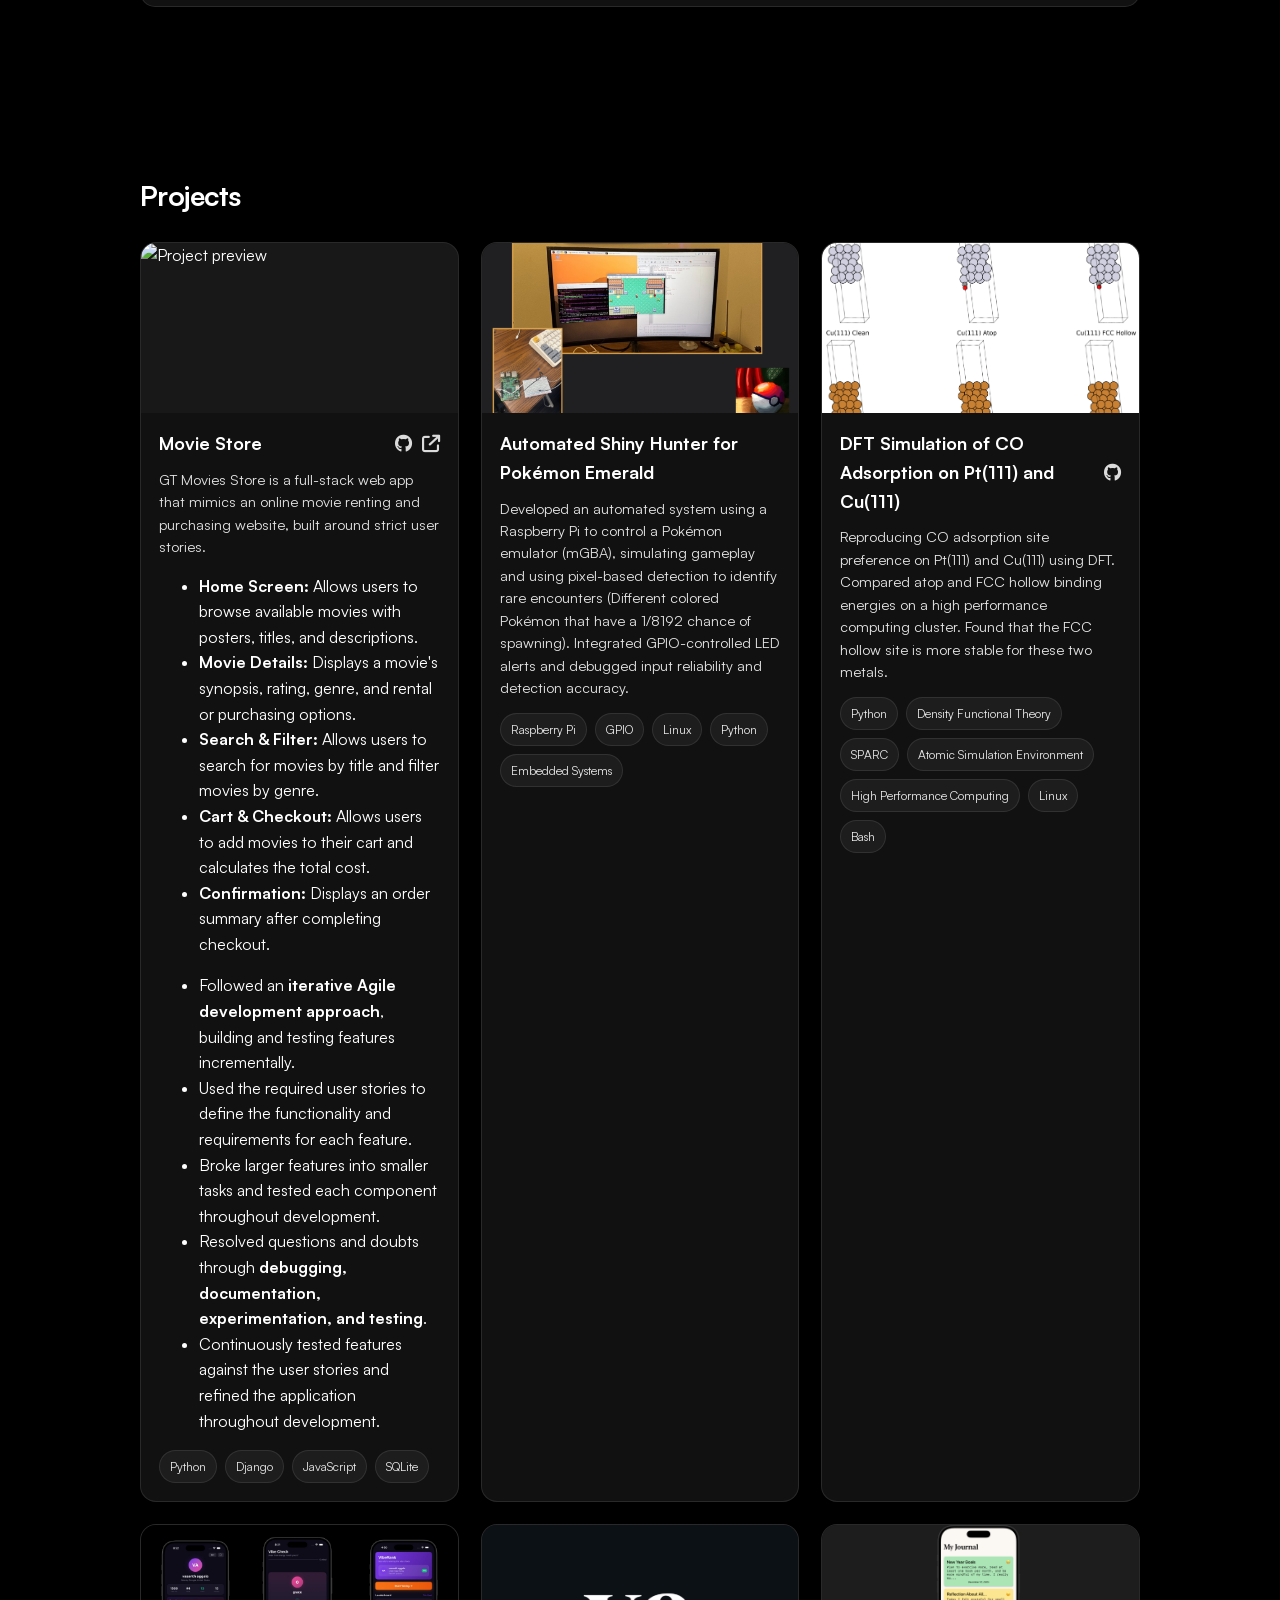
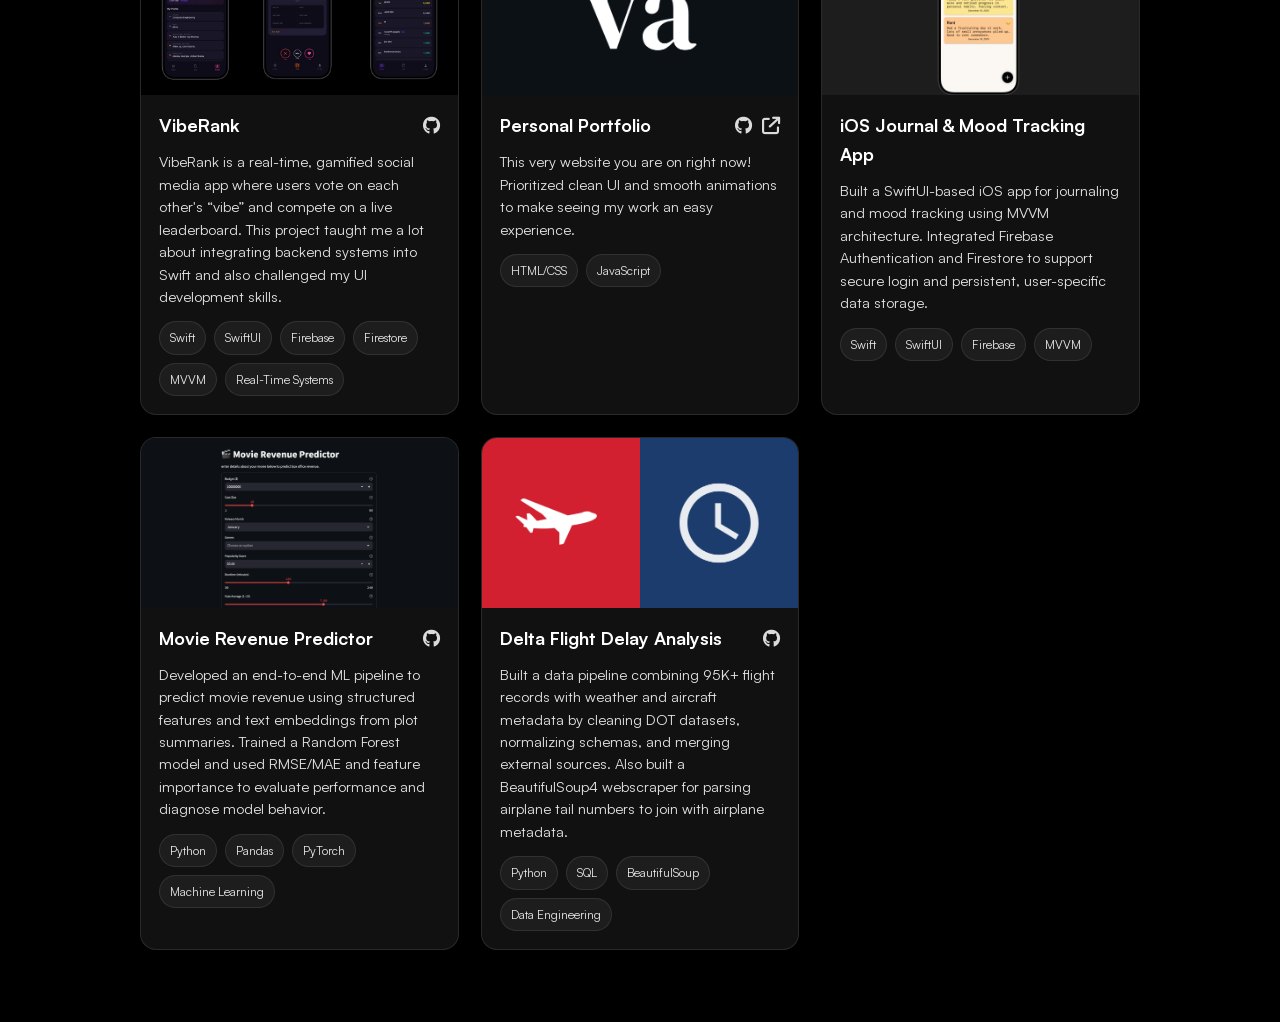
==== commit fafde202: "moviestore" ====
--- a/index.html
+++ b/index.html
@@ -316,16 +316,58 @@
                         </div>
 
                         <p class="project-desc">
-                        GT Movies Store is a web app that mimics an online movie renting/purchasing website, built following strict user stories to fulfill the needs of potential users.
-
-                        Key Components:
-                        • Home Screen: Displays available movies with posters, titles, and descriptions
-                        • Movie Details: Synopsis, rating, genre, and buy/rental options
-                        • Search and Filter: Search by title or filter by genre
-                        • Cart & Checkout: Add movies to cart with price calculation
-                        • Confirmation Page: Order summary after checkout
-
-                        Built using an iterative Agile development cycle with incremental feature development and testing.
+                            GT Movies Store is a full-stack web app that mimics an online movie
+                            renting and purchasing website, built around strict user stories.
+                        </p>
+
+                        <div class="project-features">
+                            <ul>
+                                <li>
+                                    <strong>Home Screen:</strong> Allows users to browse available
+                                    movies with posters, titles, and descriptions.
+                                </li>
+                                <li>
+                                    <strong>Movie Details:</strong> Displays a movie's synopsis,
+                                    rating, genre, and rental or purchasing options.
+                                </li>
+                                <li>
+                                    <strong>Search & Filter:</strong> Allows users to search for
+                                    movies by title and filter movies by genre.
+                                </li>
+                                <li>
+                                    <strong>Cart & Checkout:</strong> Allows users to add movies
+                                    to their cart and calculates the total cost.
+                                </li>
+                                <li>
+                                    <strong>Confirmation:</strong> Displays an order summary after
+                                    completing checkout.
+                                </li>
+                            </ul>
+                        </div>
+
+                        <p class="project-desc">
+                            <ul>
+                                <li>
+                                    Followed an <strong>iterative Agile development approach</strong>,
+                                    building and testing features incrementally.
+                                </li>
+                                <li>
+                                    Used the required user stories to define the functionality
+                                    and requirements for each feature.
+                                </li>
+                                <li>
+                                    Broke larger features into smaller tasks and tested each
+                                    component throughout development.
+                                </li>
+                                <li>
+                                    Resolved questions and doubts through
+                                    <strong>debugging, documentation, experimentation, and testing</strong>.
+                                </li>
+                                <li>
+                                    Continuously tested features against the user stories and
+                                    refined the application throughout development.
+                                </li>
+                            </ul>
                         </p>
 
                         <div class="project-tags"> 
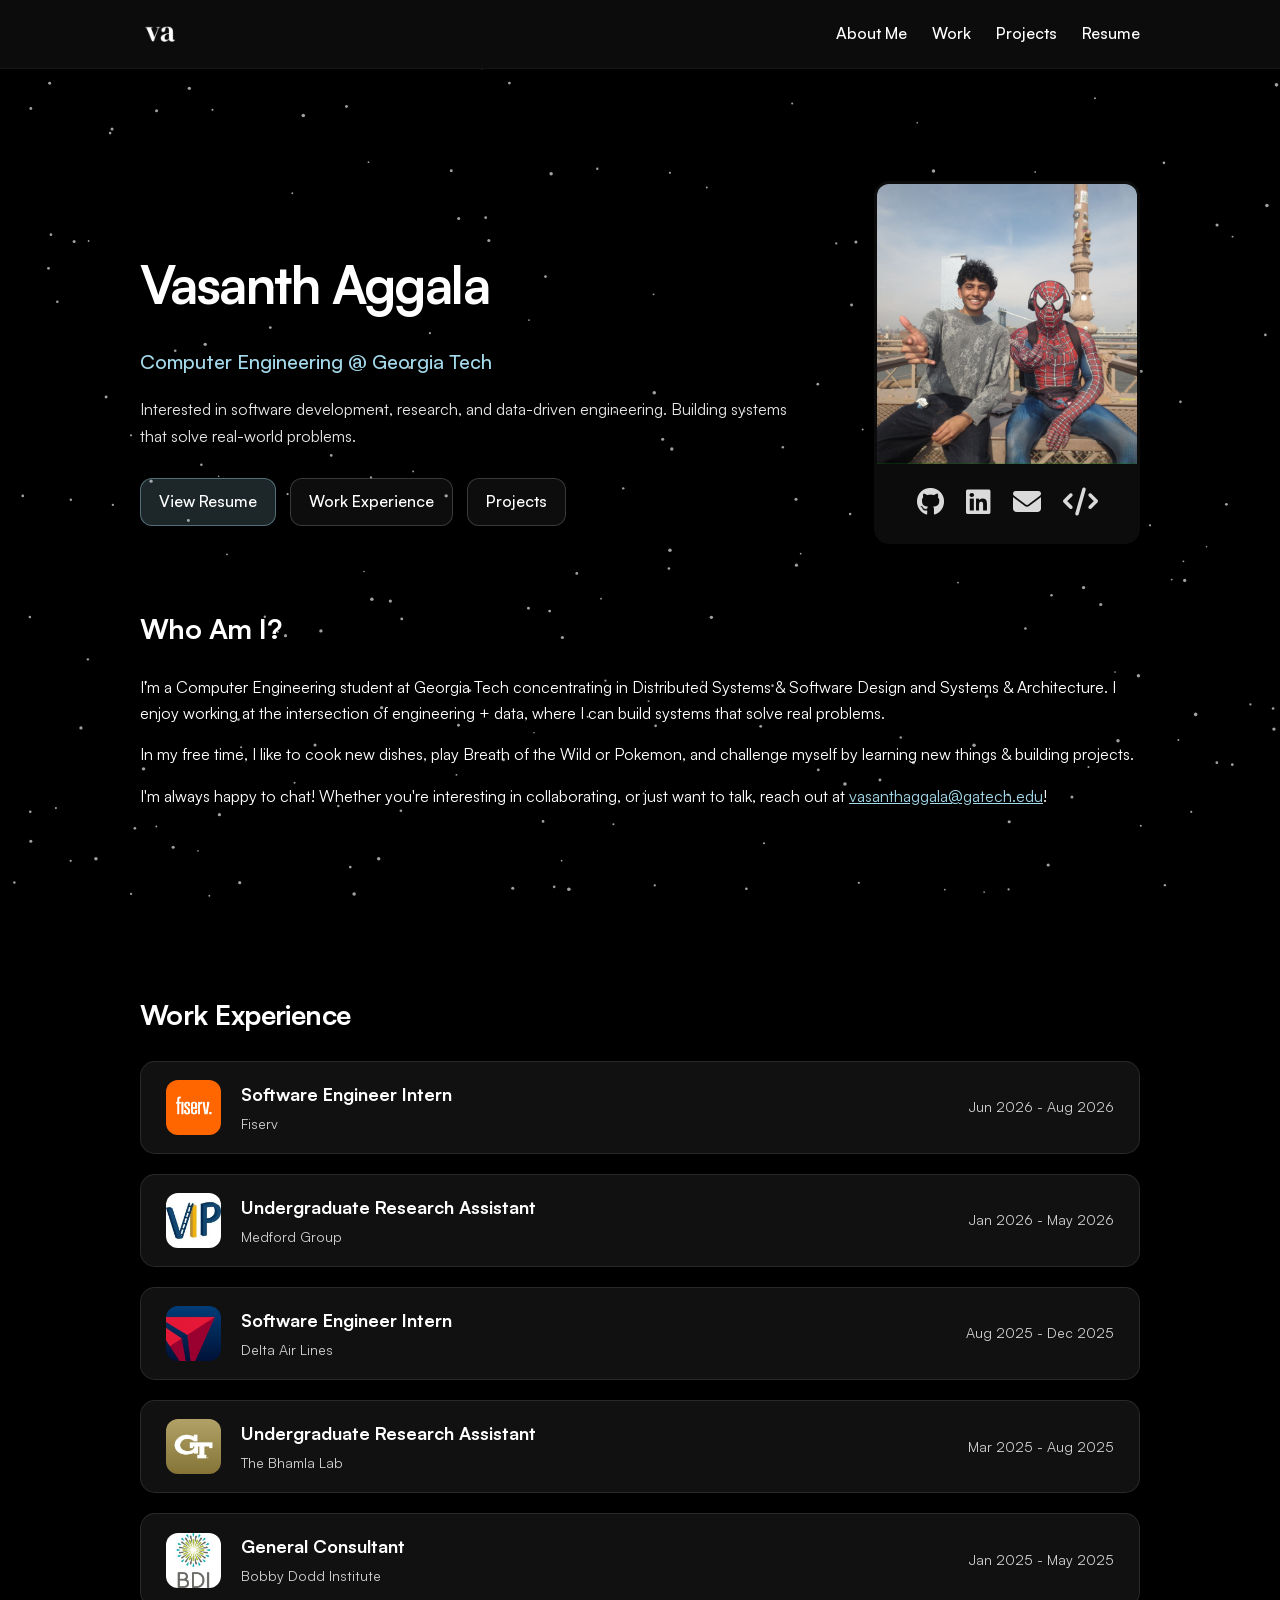
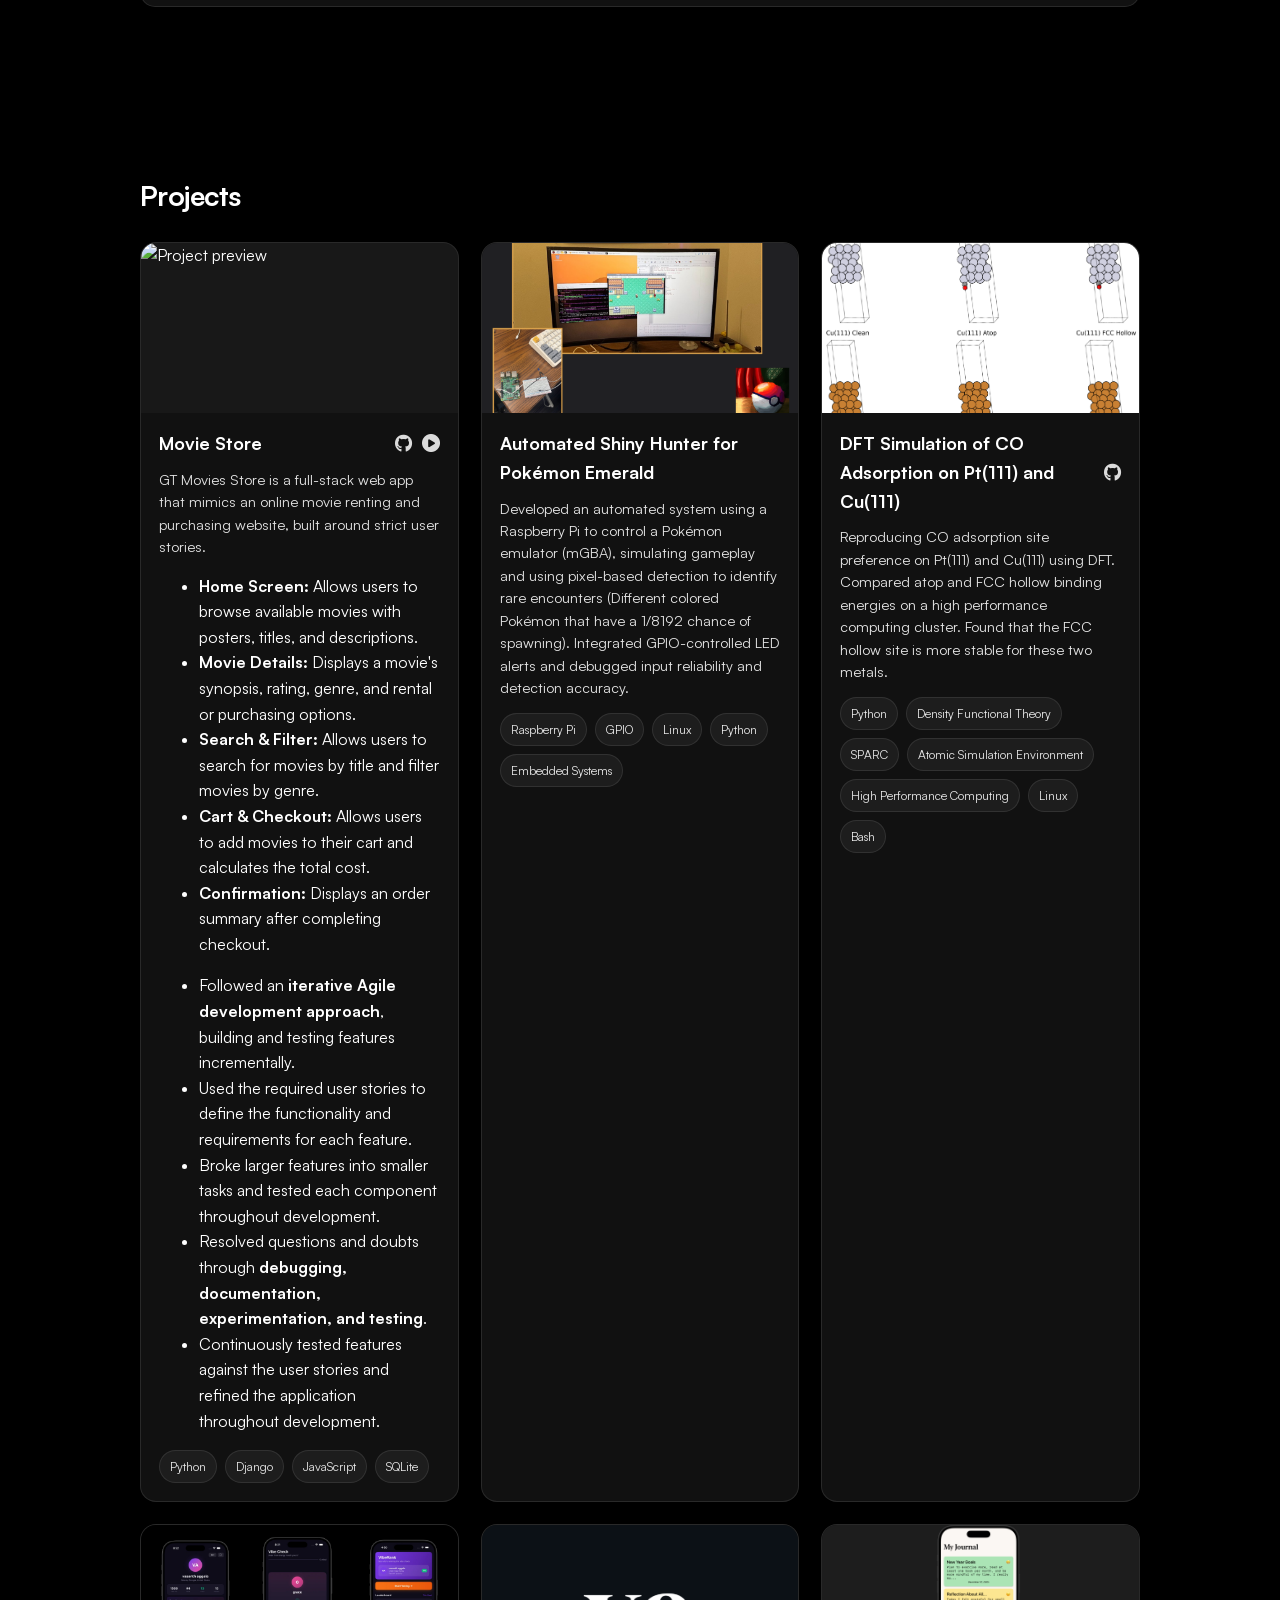
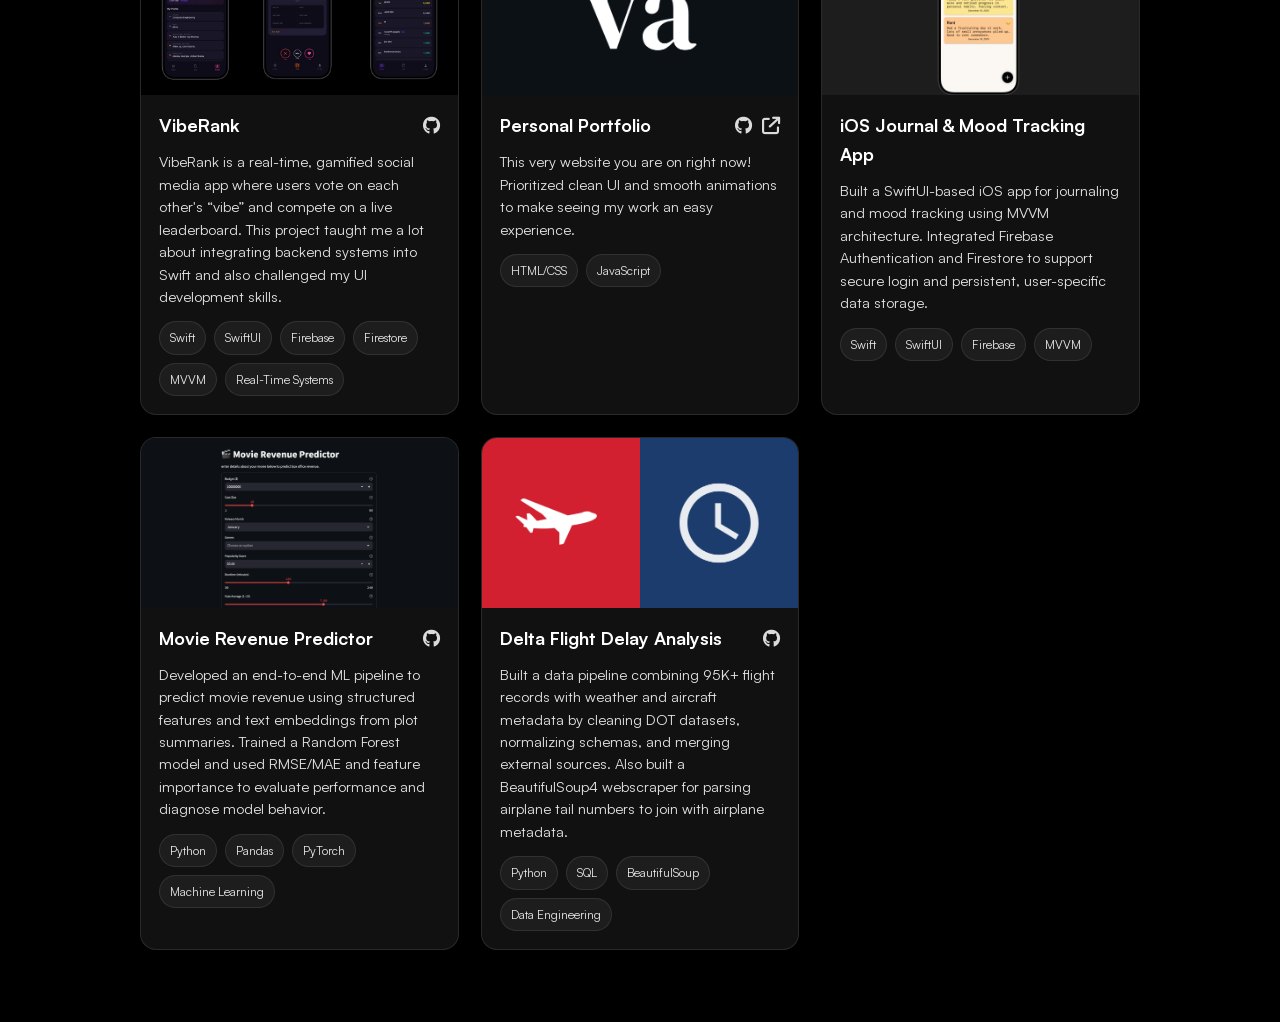
==== commit 2dd08635: "moviestore" ====
--- a/index.html
+++ b/index.html
@@ -309,8 +309,8 @@
                             <a class="project-icon" href="https://github.com/vaggala/moviesstore" target="_blank" aria-label="GitHub">
                             <i class="fa-brands fa-github"></i>
                             </a>
-                            <a class="project-icon" href="https://vasanthaggala.pythonanywhere.com/" target="_blank" aria-label="Live Demo">
-                            <i class="fa-solid fa-arrow-up-right-from-square"></i>
+                            <a class="project-icon" href="https://youtu.be/jbJi9Y0ytpU" target="_blank" aria-label="Live Demo">
+                            <i class="fa-solid fa-circle-play"></i>
                             </a>
                         </div>
                         </div>
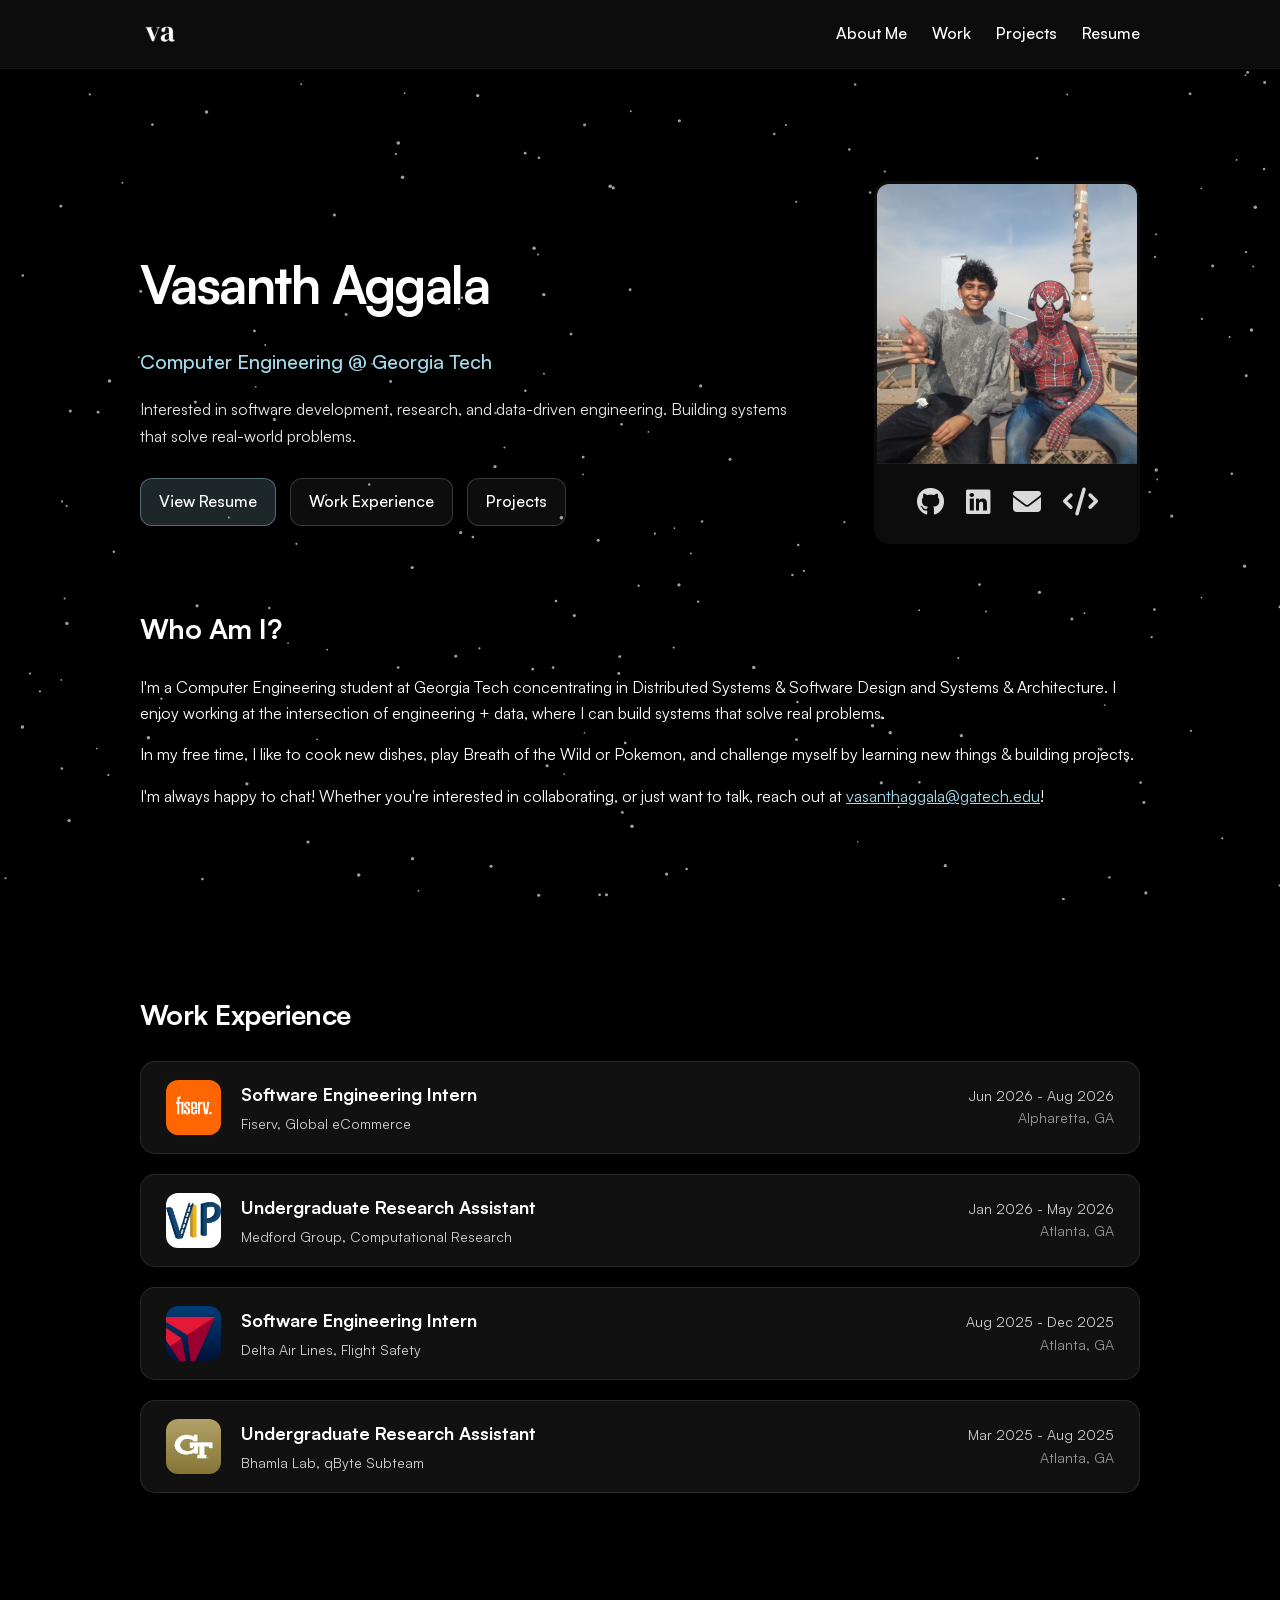
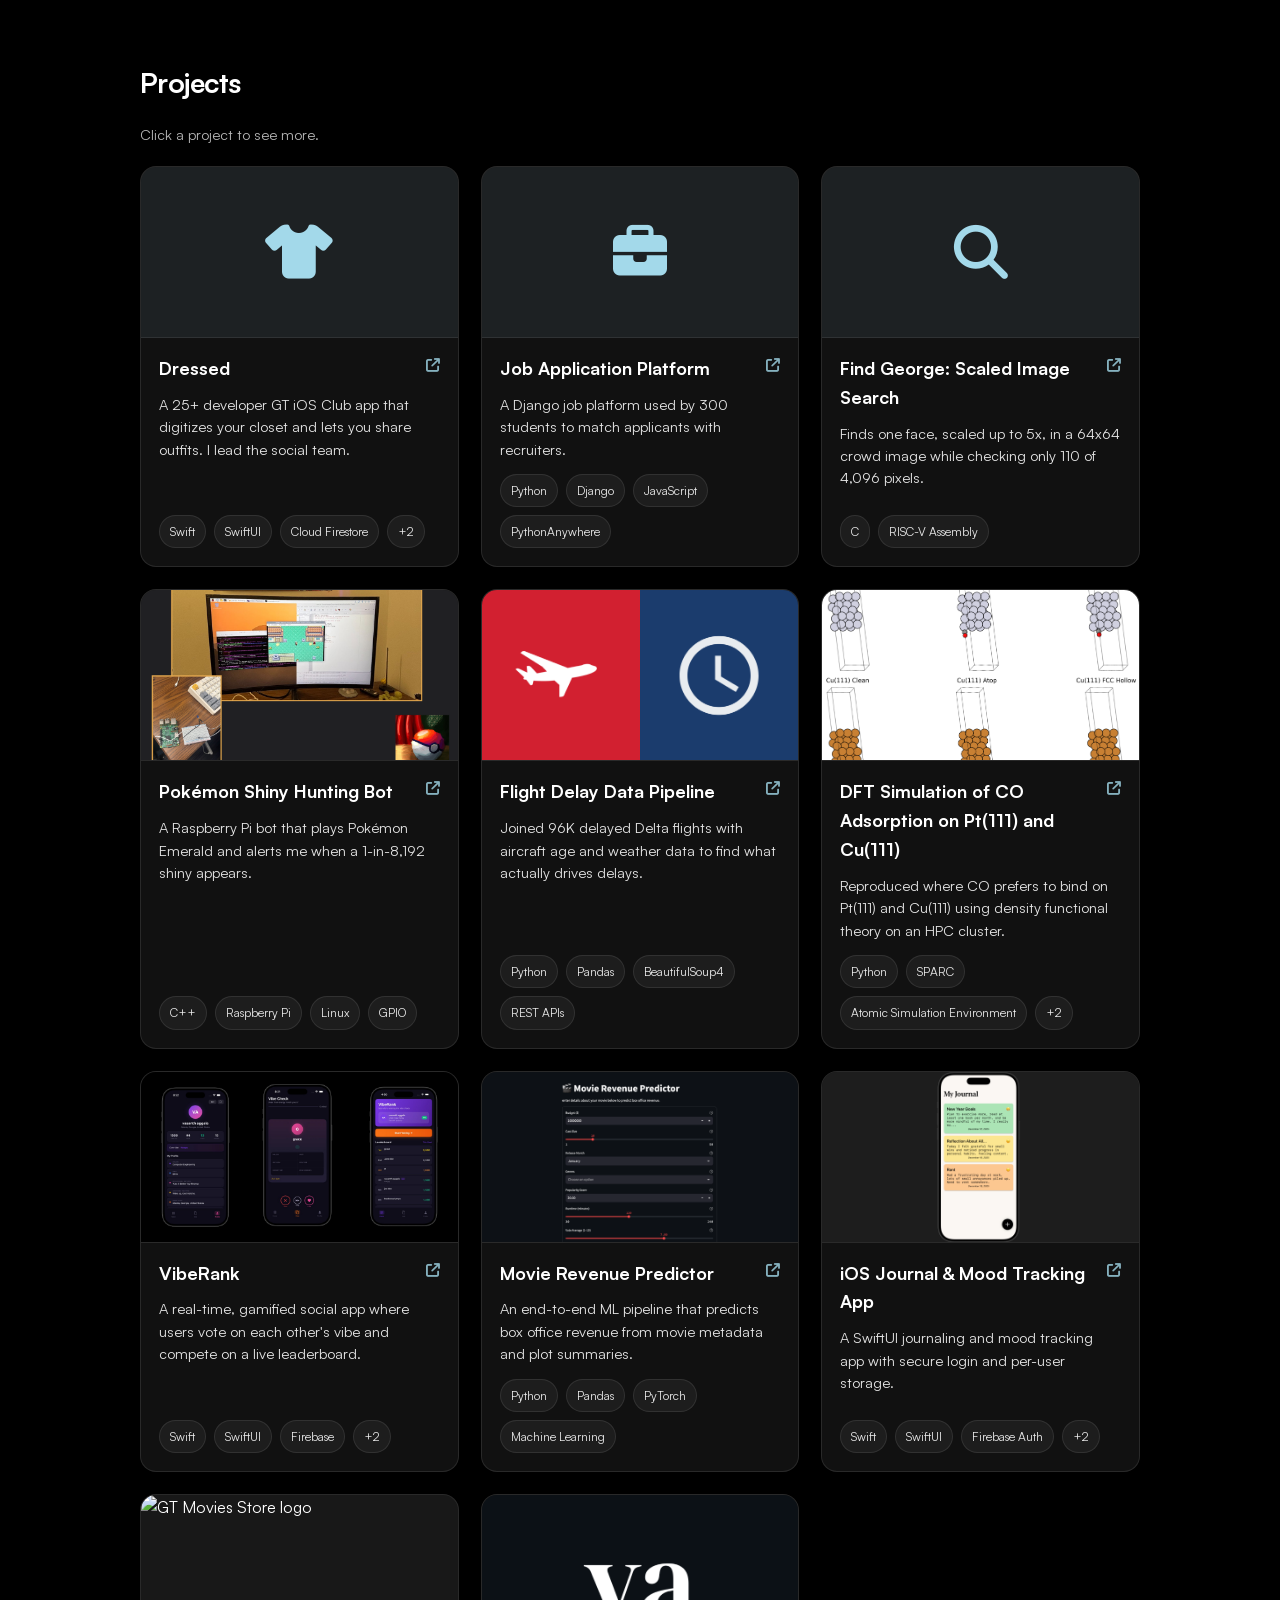
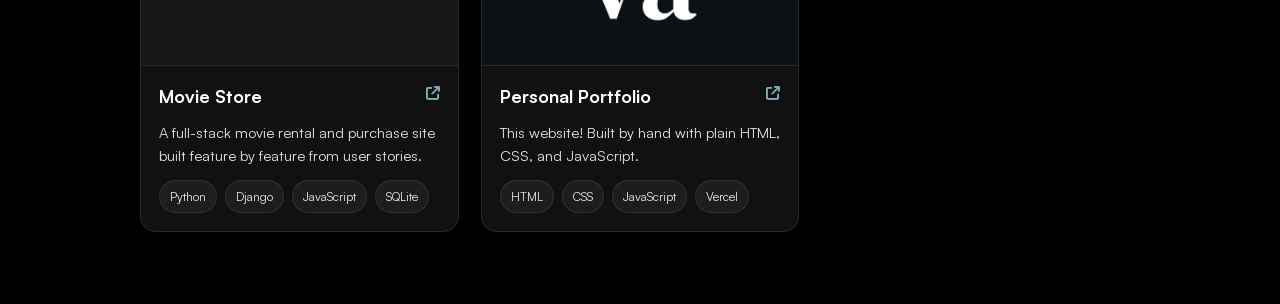
==== commit 81d978e5: "updates to expeirence" ====
--- a/index.html
+++ b/index.html
@@ -131,7 +131,7 @@
                 </p>
 
                 <p>
-                    I'm always happy to chat! Whether you're interesting in collaborating, or just want to talk, reach out at
+                    I'm always happy to chat! Whether you're interested in collaborating, or just want to talk, reach out at
                     <a class="email-link" href="mailto:vasanthaggala@gatech.edu">vasanthaggala@gatech.edu</a>!
                 </p>
             </div>
@@ -144,23 +144,26 @@
         <div class="container">
         <h2>Work Experience</h2>
 
-       <details class="work-card">
+        <details class="work-card">
             <summary class="work-summary">
-            <img class="company-logo" src="assets/fiservLogo.jpeg" alt="Fiserv Logo">
+            <img class="company-logo" src="assets/fiservLogo.jpeg" alt="Fiserv logo">
 
             <div class="work-info">
-                <h3>Software Engineer Intern</h3>
-                <p class="company-name">Fiserv</p>
+                <h3>Software Engineering Intern</h3>
+                <p class="company-name">Fiserv, Global eCommerce</p>
             </div>
 
             <div class="work-date">
                 <p>Jun 2026 - Aug 2026</p>
+                <p class="work-location">Alpharetta, GA</p>
             </div>
             </summary>
 
             <div class="work-details">
             <ul>
-                <li>Incoming Summer 2026</li>
+                <li>Engineered an AI assistant (Java, Spring Boot, TypeScript) letting 300+ devs and PMs query internal APIs in plain English</li>
+                <li>Architected a RAG pipeline routing queries to docs, code search, or live DB data, cutting LLM token costs by 70%</li>
+                <li>Configured Azure API Management keys for 4 roles (devs, PMs, solutions engineers, testers), tailoring replies to each role</li>
             </ul>
             </div>
         </details>
@@ -171,442 +174,386 @@
 
             <div class="work-info">
                 <h3>Undergraduate Research Assistant</h3>
-                <p class="company-name">Medford Group</p>
+                <p class="company-name">Medford Group, Computational Research</p>
             </div>
 
             <div class="work-date">
                 <p>Jan 2026 - May 2026</p>
+                <p class="work-location">Atlanta, GA</p>
             </div>
             </summary>
 
             <div class="work-details">
             <ul>
-                <li>Running DFT calculations on HPC resources to study catalyst behavior.</li>
-                <li>Building scripts/pipelines to analyze outputs and summarize trends.</li>
-                <li>Collaborating with the team to validate results and document findings.</li>
+                <li>Created density functional theory (DFT) workflows with Python, Bash, and SPARC, cutting simulation setup time by 20%</li>
+                <li>Automated 500+ DFT simulations with Atomic Simulation Environment on Linux HPC clusters, generating ML features</li>
+                <li>Benchmarked LDA vs. GGA functionals on Pt(111) and Cu(111), reproducing published CO adsorption site preferences</li>
             </ul>
             </div>
         </details>
 
         <details class="work-card">
             <summary class="work-summary">
-            <img class="company-logo" src="assets/delta_air_lines_logo.webp" alt="Delta Airlines logo">
+            <img class="company-logo" src="assets/delta_air_lines_logo.webp" alt="Delta Air Lines logo">
 
             <div class="work-info">
-                <h3>Software Engineer Intern</h3>
-                <p class="company-name">Delta Air Lines</p>
+                <h3>Software Engineering Intern</h3>
+                <p class="company-name">Delta Air Lines, Flight Safety</p>
             </div>
 
             <div class="work-date">
                 <p>Aug 2025 - Dec 2025</p>
+                <p class="work-location">Atlanta, GA</p>
             </div>
             </summary>
 
             <div class="work-details">
             <ul>
-                <li>Developed models/analyses supporting flight safety monitoring workflows.</li>
-                <li>Optimized ETL queries to improve reliability and reduce pipeline runtime.</li>
-                <li>Partnered with stakeholders to translate requirements into deliverables.</li>
+                <li>Trained ML models in Python on 200K+ flight records to flag flight risk anomalies, improving detection accuracy by 23%</li>
+                <li>Optimized backend SQL/Python ETL pipelines behind Tableau dashboards, cutting query load times by 87% (25 to 3.3 min)</li>
+                <li>Integrated the FlightRadar24 API with SQL/Python analysis of 15+ KPIs, helping 4 flight ops teams find delay bottlenecks</li>
             </ul>
             </div>
         </details>
 
         <details class="work-card">
             <summary class="work-summary">
-            <img class="company-logo" src="assets/georgia_institute_of_technology_logo.webp" alt="GT logo">
+            <img class="company-logo" src="assets/georgia_institute_of_technology_logo.webp" alt="Georgia Tech logo">
 
             <div class="work-info">
                 <h3>Undergraduate Research Assistant</h3>
-                <p class="company-name">The Bhamla Lab</p>
+                <p class="company-name">Bhamla Lab, qByte Subteam</p>
             </div>
 
             <div class="work-date">
                 <p>Mar 2025 - Aug 2025</p>
-                
+                <p class="work-location">Atlanta, GA</p>
             </div>
             </summary>
 
             <div class="work-details">
             <ul>
-                <li>Worked with ESP32-based systems for instrumentation and data capture.</li>
-                <li>Built a lightweight mobile/web interface to view and share testing data.</li>
-                <li>Documented experiments and helped improve iteration speed in the lab.</li>
-            </ul>
-            </div>
-        </details>
-
-        <details class="work-card">
-            <summary class="work-summary">
-            <img class="company-logo" src="assets/bobby_dodd_institute_logo.webp" alt="BDI logo">
-
-            <div class="work-info">
-                <h3>General Consultant</h3>
-                <p class="company-name">Bobby Dodd Institute</p>
-            </div>
-
-            <div class="work-date">
-                <p>Jan 2025 - May 2025</p>
-            </div>
-            </summary>
-
-            <div class="work-details">
-            <ul>
-                <li>Wrote/organized compliance documentation for volunteer operations.</li>
-                <li>Automated scheduling/onboarding workflows using Python + spreadsheets.</li>
-                <li>Improved process clarity and reduced manual overhead for staff.</li>
+                <li>Wrote embedded software for a qLAMP diagnostic device at 90% lower cost than commercial units ($50 vs. $450+)</li>
+                <li>Engineered C++ temperature control on ESP32, reducing thermal overshoot by 80% and improving reaction stability</li>
+                <li>Created Python/React apps baseline-normalizing 300K+ readings/run to report time-to-threshold and peak fluorescence</li>
             </ul>
             </div>
         </details>
         </div>
-        </section>
+    </section>
 
 
         <section id="projects" class="section">
             <div class="container">
                 <h2>Projects</h2>
+                <p class="section-hint">Click a project to see more.</p>
 
                 <div class="projects-grid">
-                    
-<!--                boilerplate:
-                    <article class="project-card">
-                    <div class="project-top">
-                        <img class="project-image" src="assets/project_placeholder.webp" alt="Project preview">
-                    </div>
-
-                    <div class="project-body">
-                        <div class="project-header">
-                        <h3 class="project-title">Personal Portfolio</h3>
-                        <div class="project-links">
-                            <a class="project-icon" href="https://github.com/YOURUSERNAME/YOURREPO" target="_blank" aria-label="GitHub">
-                            <i class="fa-brands fa-github"></i>
-                            </a>
-                            <a class="project-icon" href="https://your-live-site.com" target="_blank" aria-label="Live Demo">
-                            <i class="fa-solid fa-arrow-up-right-from-square"></i>
-                            </a>
-                        </div>
-                        </div>
-
-                        <p class="project-desc">
-                        This very website you are on right now! Prioritized clean UI and smooth animations to make seeing my work an easy experience. 
-                        </p>
-
-                        <div class="project-tags">
-                        <span class="tag">HTML/CSS</span>
-                        <span class="tag">JavaScript</span>
-                        </div>
-                    </div>
-                    </article> -->
-
-                    <article class="project-card">
-                    <div class="project-top">
-                        <img class="project-image" src="assets/moviesstorelogo.png" alt="Project preview">
-                    </div>
-
-                    <div class="project-body">
-                        <div class="project-header">
-                        <h3 class="project-title">Movie Store</h3>
-                        <div class="project-links">
-                            <a class="project-icon" href="https://github.com/vaggala/moviesstore" target="_blank" aria-label="GitHub">
-                            <i class="fa-brands fa-github"></i>
-                            </a>
-                            <a class="project-icon" href="https://youtu.be/jbJi9Y0ytpU" target="_blank" aria-label="Live Demo">
-                            <i class="fa-solid fa-circle-play"></i>
-                            </a>
-                        </div>
-                        </div>
-
-                        <p class="project-desc">
-                            GT Movies Store is a full-stack web app that mimics an online movie
-                            renting and purchasing website, built around strict user stories.
-                        </p>
-
-                        <div class="project-features">
-                            <ul>
-                                <li>
-                                    <strong>Home Screen:</strong> Allows users to browse available
-                                    movies with posters, titles, and descriptions.
-                                </li>
-                                <li>
-                                    <strong>Movie Details:</strong> Displays a movie's synopsis,
-                                    rating, genre, and rental or purchasing options.
-                                </li>
-                                <li>
-                                    <strong>Search & Filter:</strong> Allows users to search for
-                                    movies by title and filter movies by genre.
-                                </li>
-                                <li>
-                                    <strong>Cart & Checkout:</strong> Allows users to add movies
-                                    to their cart and calculates the total cost.
-                                </li>
-                                <li>
-                                    <strong>Confirmation:</strong> Displays an order summary after
-                                    completing checkout.
-                                </li>
-                            </ul>
-                        </div>
-
-                        <p class="project-desc">
-                            <ul>
-                                <li>
-                                    Followed an <strong>iterative Agile development approach</strong>,
-                                    building and testing features incrementally.
-                                </li>
-                                <li>
-                                    Used the required user stories to define the functionality
-                                    and requirements for each feature.
-                                </li>
-                                <li>
-                                    Broke larger features into smaller tasks and tested each
-                                    component throughout development.
-                                </li>
-                                <li>
-                                    Resolved questions and doubts through
-                                    <strong>debugging, documentation, experimentation, and testing</strong>.
-                                </li>
-                                <li>
-                                    Continuously tested features against the user stories and
-                                    refined the application throughout development.
-                                </li>
-                            </ul>
-                        </p>
-
-                        <div class="project-tags"> 
-                            <span class="tag">Python</span> 
-                            <span class="tag">Django</span> 
-                            <span class="tag">JavaScript</span> 
-                            <span class="tag">SQLite</span> </div>
-                    </div>
-                    </article> 
-
-                    <article class="project-card">
-                    <div class="project-top">
-                        <img class="project-image" src="assets/pipokemon.png" alt="Project preview">
-                    </div>
-
-                    <div class="project-body">
-                        <div class="project-header">
-                        <h3 class="project-title">Automated Shiny Hunter for Pokémon Emerald</h3>
-                        <div class="project-links">
-                            <!-- <a class="project-icon" href="https://github.com/YOURUSERNAME/YOURREPO" target="_blank" aria-label="GitHub">
-                            <i class="fa-brands fa-github"></i>
-                            </a>
-                            <a class="project-icon" href="https://your-live-site.com" target="_blank" aria-label="Live Demo">
-                            <i class="fa-solid fa-arrow-up-right-from-square"></i>
-                            </a> -->
-                        </div>
-                        </div>
-
-                        <p class="project-desc">
-                        Developed an automated system using a Raspberry Pi to control a Pokémon emulator (mGBA), 
-                        simulating gameplay and using pixel-based detection to identify rare encounters (Different colored Pokémon that have a 1/8192 chance of spawning).
-                        Integrated GPIO-controlled LED alerts and debugged input reliability and detection accuracy.
-                        </p>
-
-                        <div class="project-tags">
-                        <span class="tag">Raspberry Pi</span>
-                        <span class="tag">GPIO</span>
-                        <span class="tag">Linux</span>
-                        <span class="tag">Python</span>
-                        <span class="tag">Embedded Systems</span>
-                        </div>
-                    </div>
-                    </article>
-
-                    <article class="project-card">
-                        <div class="project-top">
-                            <img class="project-image" src="assets/pt_cu_structure_comparison.png" alt="Project preview">
-                        </div>
-
-                        <div class="project-body">
-                            <div class="project-header">
-                            <h3 class="project-title">
-                                DFT Simulation of CO Adsorption on Pt(111) and Cu(111)
-                            </h3>
-                            <div class="project-links">
-                                <a class="project-icon" href="https://github.com/vaggala/dft-co-adsorption-pt-cu-surfaces" target="_blank" aria-label="GitHub">
-                                <i class="fa-brands fa-github"></i>
-                                </a>
-                                <!-- <a class="project-icon" href="https://your-live-site.com" target="_blank" aria-label="Live Demo">
-                                <i class="fa-solid fa-arrow-up-right-from-square"></i> -->
-                                </a>
-                            </div>
-                            </div>
-
-                            <p class="project-desc">
-                            Reproducing CO adsorption site preference on Pt(111) and Cu(111) using DFT. 
-                            Compared atop and FCC hollow binding energies on a high performance computing cluster.
-                            Found that the FCC hollow site is more stable for these two metals.
-                            </p>
-
-                            <div class="project-tags">
-                            <span class="tag">Python</span>
-                            <span class="tag">Density Functional Theory</span>
-                            <span class="tag">SPARC</span>
-                            <span class="tag">Atomic Simulation Environment</span>
-                            <span class = "tag">High Performance Computing</span>
-                            <span class="tag">Linux</span>
-                            <span class="tag">Bash</span>
-                            </div>
-                        </div>
-                    </article>
-                    
-
-                    <article class="project-card">
-                    <div class="project-top">
-                        <img class="project-image" src="assets/iosClubsp26.jpg" alt="Project preview">
-                    </div>
-
-                    <div class="project-body">
-                        <div class="project-header">
-                        <h3 class="project-title">VibeRank</h3>
-                        <div class="project-links">
-                            <a class="project-icon" href="https://github.com/vaggala/VibeRank" target="_blank" aria-label="GitHub">
-                            <i class="fa-brands fa-github"></i>
-                            </a>
-                            <!-- <a class="project-icon" href="https://your-live-site.com" target="_blank" aria-label="Live Demo">
-                            <i class="fa-solid fa-arrow-up-right-from-square"></i>
-                            </a> -->
-                        </div>
-                        </div>
-
-                        <p class="project-desc">
-                        VibeRank is a real-time, gamified social media app where users vote on each other's “vibe” and compete on a live leaderboard.
-                        This project taught me a lot about integrating backend systems into Swift and also challenged my UI development skills. 
-                        </p>
-
-                        <div class="project-tags">
-                            <span class="tag">Swift</span>
-                            <span class="tag">SwiftUI</span>
-                            <span class="tag">Firebase</span>
-                            <span class="tag">Firestore</span>
-                            <span class="tag">MVVM</span>
-                            <span class="tag">Real-Time Systems</span>
-                        </div>
-                    </div>
-                    </article>
-
-                    <article class="project-card">
-                    <div class="project-top">
-                        <img class="project-image" src="assets/website_project_pic.png" alt="Project preview">
-                    </div>
-
-                    <div class="project-body">
-                        <div class="project-header">
-                        <h3 class="project-title">Personal Portfolio</h3>
-                        <div class="project-links">
-                            <a class="project-icon" href="https://github.com/vaggala/vasanthWebsite" target="_blank" aria-label="GitHub">
-                            <i class="fa-brands fa-github"></i>
-                            </a>
-                            <a class="project-icon" href="https://vasanthaggala.com" target="_blank" aria-label="Live Demo">
-                            <i class="fa-solid fa-arrow-up-right-from-square"></i>
-                            </a>
-                        </div>
-                        </div>
-
-                        <p class="project-desc">
-                        This very website you are on right now! Prioritized clean UI and smooth animations to make seeing my work an easy experience. 
-                        </p>
-
-                        <div class="project-tags">
-                        <span class="tag">HTML/CSS</span>
-                        <span class="tag">JavaScript</span>
-                        </div>
-                    </div>
-                    </article>
-
-                    <article class="project-card">
-                        <div class="project-top">
-                            <img class="project-image" src="assets/journal-ios-demo.png" alt="iOS Journal App preview">
-                        </div>
-
-                        <div class="project-body">
-                            <div class="project-header">
-                                <h3 class="project-title">iOS Journal & Mood Tracking App</h3>
-                                <div class="project-links">
-                                    <!-- <a class="project-icon" href="https://github.com/vaggala/CP4Solution" target="_blank" aria-label="GitHub">
-                                        <i class="fa-brands fa-github"></i>
-                                    </a> -->
-                                </div>
-                            </div>
-
-                            <p class="project-desc">
-                                Built a SwiftUI-based iOS app for journaling and mood tracking using MVVM architecture. 
-                                Integrated Firebase Authentication and Firestore to support secure login and persistent, user-specific data storage.
-                            </p>
-
-                            <div class="project-tags">
-                                <span class="tag">Swift</span>
-                                <span class="tag">SwiftUI</span>
-                                <span class="tag">Firebase</span>
-                                <span class="tag">MVVM</span>
-                            </div>
-                        </div>
-                    </article>
-
-                    <article class="project-card">
-                        <div class="project-top">
-                            <img class="project-image" src="assets/movie-rev-demo.png" alt="Movie Revenue Predictor preview">
-                        </div>
-
-                        <div class="project-body">
-                            <div class="project-header">
-                                <h3 class="project-title">Movie Revenue Predictor</h3>
-                                <div class="project-links">
-                                    <a class="project-icon" href="https://github.com/vaggala/movie-revenue-predictor" target="_blank" aria-label="GitHub">
-                                        <i class="fa-brands fa-github"></i>
-                                    </a>
-                                </div>
-                            </div>
-
-                            <p class="project-desc">
-                                Developed an end-to-end ML pipeline to predict movie revenue using structured features and text embeddings from plot summaries. 
-                                Trained a Random Forest model and used RMSE/MAE and feature importance to evaluate performance and diagnose model behavior.
-                            </p>
-
-                            <div class="project-tags">
-                                <span class="tag">Python</span>
-                                <span class="tag">Pandas</span>
-                                <span class="tag">PyTorch</span>
-                                <span class="tag">Machine Learning</span>
-                            </div>
-                        </div>
-                    </article>
-
-                    <article class="project-card">
-                        <div class="project-top">
-                            <img class="project-image" src="assets/flight-delay-analysis-demo.png" alt="Flight Delay Analysis preview">
-                        </div>
-
-                        <div class="project-body">
-                            <div class="project-header">
-                                <h3 class="project-title">Delta Flight Delay Analysis</h3>
-                                <div class="project-links">
-                                    <a class="project-icon" href="https://github.com/vaggala/delta-flight-delay-analysis" target="_blank" aria-label="GitHub">
-                                        <i class="fa-brands fa-github"></i>
-                                    </a>
-                                </div>
-                            </div>
-
-                            <p class="project-desc">
-                                Built a data pipeline combining 95K+ flight records with weather and aircraft metadata by cleaning DOT datasets, 
-                                normalizing schemas, and merging external sources.
-                                
-                                Also built a BeautifulSoup4 webscraper for parsing airplane tail numbers to join with airplane metadata.
-                            </p>
-
-                            <div class="project-tags">
-                                <span class="tag">Python</span>
-                                <span class="tag">SQL</span>
-                                <span class="tag">BeautifulSoup</span>
-                                <span class="tag">Data Engineering</span>
-                            </div>
+
+                    <article class="project-card">
+                        <div class="project-top project-top-icon" aria-hidden="true"><i class="fa-solid fa-shirt"></i></div>
+                        <div class="project-body">
+                            <div class="project-header">
+                                <h3 class="project-title"><button type="button" class="project-open" aria-haspopup="dialog">Dressed</button></h3>
+                                <i class="fa-solid fa-arrow-up-right-from-square project-arrow" aria-hidden="true"></i>
+                            </div>
+                            <p class="project-desc">A 25+ developer GT iOS Club app that digitizes your closet and lets you share outfits. I lead the social team.</p>
+                            <div class="project-tags"><span class="tag">Swift</span><span class="tag">SwiftUI</span><span class="tag">Cloud Firestore</span><span class="tag tag-more">+2</span></div>
+                        </div>
+
+                        <div class="project-details" hidden>
+                            
+                            <div class="project-tags"><span class="tag">Swift</span><span class="tag">SwiftUI</span><span class="tag">Cloud Firestore</span><span class="tag">MVVM</span><span class="tag">Vision / Core ML</span></div>
+                            <p class="modal-dates">Oct 2026 - Present</p>
+                            <p>Dressed is a GT iOS Club app that digitizes your closet with Vision and Core ML and lets you share outfits with friends. I lead the social team, which builds everything around posting, following, and discovering outfits.</p>
+                            <p class="modal-subhead">Key features</p>
+                            <ul>
+                                <li><strong>Social team lead:</strong> Coordinating the social features of a 25+ developer app</li>
+                                <li><strong>Post detail view model:</strong> MVVM with cancellable loads and error states, exposing only public data to views</li>
+                                <li><strong>Recommendations:</strong> Content-based and collaborative ranking on closets, likes, saves, and follows</li>
+                                <li><strong>Performance:</strong> Ranks 500 posts in under 100 ms</li>
+                            </ul>
+                            <div class="modal-links"></div>
+                        </div>
+                    </article>
+
+                    <article class="project-card">
+                        <div class="project-top project-top-icon" aria-hidden="true"><i class="fa-solid fa-briefcase"></i></div>
+                        <div class="project-body">
+                            <div class="project-header">
+                                <h3 class="project-title"><button type="button" class="project-open" aria-haspopup="dialog">Job Application Platform</button></h3>
+                                <i class="fa-solid fa-arrow-up-right-from-square project-arrow" aria-hidden="true"></i>
+                            </div>
+                            <p class="project-desc">A Django job platform used by 300 students to match applicants with recruiters.</p>
+                            <div class="project-tags"><span class="tag">Python</span><span class="tag">Django</span><span class="tag">JavaScript</span><span class="tag">PythonAnywhere</span></div>
+                        </div>
+
+                        <div class="project-details" hidden>
+                            
+                            <div class="project-tags"><span class="tag">Python</span><span class="tag">Django</span><span class="tag">JavaScript</span><span class="tag">PythonAnywhere</span></div>
+                            <p class="modal-dates">Aug 2026 - Present</p>
+                            <p>A full-stack job platform that connects student job seekers with recruiters, deployed on PythonAnywhere and used by 300 students.</p>
+                            <p class="modal-subhead">Key features</p>
+                            <ul>
+                                <li><strong>One-click apply:</strong> Apply with a tailored note in one step</li>
+                                <li><strong>Application tracking:</strong> Seekers see the status of every application</li>
+                                <li><strong>Messaging:</strong> Recruiters and seekers can talk inside the platform</li>
+                                <li><strong>Kanban pipeline:</strong> Recruiters drag and drop applicants through hiring stages</li>
+                                <li><strong>Posting stats:</strong> A per-job dashboard of applicant activity for recruiters</li>
+                            </ul>
+                            <div class="modal-links"></div>
+                        </div>
+                    </article>
+
+                    <article class="project-card">
+                        <div class="project-top project-top-icon" aria-hidden="true"><i class="fa-solid fa-magnifying-glass"></i></div>
+                        <div class="project-body">
+                            <div class="project-header">
+                                <h3 class="project-title"><button type="button" class="project-open" aria-haspopup="dialog">Find George: Scaled Image Search</button></h3>
+                                <i class="fa-solid fa-arrow-up-right-from-square project-arrow" aria-hidden="true"></i>
+                            </div>
+                            <p class="project-desc">Finds one face, scaled up to 5x, in a 64x64 crowd image while checking only 110 of 4,096 pixels.</p>
+                            <div class="project-tags"><span class="tag">C</span><span class="tag">RISC-V Assembly</span></div>
+                        </div>
+
+                        <div class="project-details" hidden>
+                            
+                            <div class="project-tags"><span class="tag">C</span><span class="tag">RISC-V Assembly</span></div>
+                            <p class="modal-dates">Sep 2026 - Oct 2026</p>
+                            <p>Wrote C and hand-optimized RISC-V assembly to find a target face, enlarged up to 5x, hidden in a 64x64 crowd image, while touching as few pixels as possible.</p>
+                            <p class="modal-subhead">Key features</p>
+                            <ul>
+                                <li><strong>Sparse scanning:</strong> Checks every 6th row and 7th column, narrower than the smallest face, so only 110 of 4,096 pixels (97% fewer) are read</li>
+                                <li><strong>Key-pixel matching:</strong> Replaced a 144-pixel template with 8 key-pixel checks, using 86% less storage</li>
+                                <li><strong>Early exits:</strong> Skips faces that have already been ruled out</li>
+                            </ul>
+                            <div class="modal-links"></div>
+                        </div>
+                    </article>
+
+                    <article class="project-card">
+                        <div class="project-top"><img class="project-image" src="assets/pipokemon.png" alt="Raspberry Pi setup running Pokémon Emerald in an emulator" loading="lazy"></div>
+                        <div class="project-body">
+                            <div class="project-header">
+                                <h3 class="project-title"><button type="button" class="project-open" aria-haspopup="dialog">Pokémon Shiny Hunting Bot</button></h3>
+                                <i class="fa-solid fa-arrow-up-right-from-square project-arrow" aria-hidden="true"></i>
+                            </div>
+                            <p class="project-desc">A Raspberry Pi bot that plays Pokémon Emerald and alerts me when a 1-in-8,192 shiny appears.</p>
+                            <div class="project-tags"><span class="tag">C++</span><span class="tag">Raspberry Pi</span><span class="tag">Linux</span><span class="tag">GPIO</span></div>
+                        </div>
+
+                        <div class="project-details" hidden>
+                            <img class="modal-image" src="assets/pipokemon.png" alt="Raspberry Pi setup running Pokémon Emerald in an emulator" loading="lazy">
+                            <div class="project-tags"><span class="tag">C++</span><span class="tag">Raspberry Pi</span><span class="tag">Linux</span><span class="tag">GPIO</span></div>
+                            <p class="modal-dates">Apr 2025 - May 2025</p>
+                            <p>An automated shiny hunter for Pokémon Emerald. A C++ program on a Raspberry Pi controls the mGBA emulator with simulated key input and watches the screen for rare shiny encounters.</p>
+                            <p class="modal-subhead">Key features</p>
+                            <ul>
+                                <li><strong>Automation:</strong> Simulated key input runs 100 to 200 encounters per hour</li>
+                                <li><strong>Detection:</strong> Flags 1-in-8,192 shiny encounters by checking pixel colors at fixed sprite positions plus the shiny star pattern</li>
+                                <li><strong>Alerts:</strong> GPIO-driven LEDs on a breadboard light up, and a notification goes to my phone</li>
+                            </ul>
+                            <div class="modal-links"></div>
+                        </div>
+                    </article>
+
+                    <article class="project-card">
+                        <div class="project-top"><img class="project-image" src="assets/flight-delay-analysis-demo.png" alt="Flight delay analysis banner" loading="lazy"></div>
+                        <div class="project-body">
+                            <div class="project-header">
+                                <h3 class="project-title"><button type="button" class="project-open" aria-haspopup="dialog">Flight Delay Data Pipeline</button></h3>
+                                <i class="fa-solid fa-arrow-up-right-from-square project-arrow" aria-hidden="true"></i>
+                            </div>
+                            <p class="project-desc">Joined 96K delayed Delta flights with aircraft age and weather data to find what actually drives delays.</p>
+                            <div class="project-tags"><span class="tag">Python</span><span class="tag">Pandas</span><span class="tag">BeautifulSoup4</span><span class="tag">REST APIs</span></div>
+                        </div>
+
+                        <div class="project-details" hidden>
+                            <img class="modal-image" src="assets/flight-delay-analysis-demo.png" alt="Flight delay analysis banner" loading="lazy">
+                            <div class="project-tags"><span class="tag">Python</span><span class="tag">Pandas</span><span class="tag">BeautifulSoup4</span><span class="tag">REST APIs</span></div>
+                            <p class="modal-dates">Feb 2025 - May 2025</p>
+                            <p>A data pipeline that combines Bureau of Transportation Statistics flight records with scraped aircraft data and historical weather to study Delta delays out of ATL.</p>
+                            <p class="modal-subhead">Key features</p>
+                            <ul>
+                                <li><strong>Cleaning:</strong> Turned 673K Delta ATL departure records into 96K delayed flights, rebuilding totals from 5 delay-cause fields</li>
+                                <li><strong>Scraping:</strong> Pulled build years for 1,100 aircraft from FlightAware with BeautifulSoup4 (1,049 matched)</li>
+                                <li><strong>Weather join:</strong> Merged 16K hourly Open-Meteo weather records</li>
+                                <li><strong>Findings:</strong> Aircraft age barely predicts weather delays (r = 0.004), while weather-attributed delays ran 40% (21 min) longer</li>
+                            </ul>
+                            <div class="modal-links"><a class="modal-btn" href="https://github.com/vaggala/delta-flight-delay-analysis" target="_blank" rel="noopener"><i class="fa-brands fa-github"></i> GitHub</a></div>
+                        </div>
+                    </article>
+
+                    <article class="project-card">
+                        <div class="project-top"><img class="project-image" src="assets/pt_cu_structure_comparison.png" alt="Pt(111) and Cu(111) slabs with CO at atop and FCC hollow sites" loading="lazy"></div>
+                        <div class="project-body">
+                            <div class="project-header">
+                                <h3 class="project-title"><button type="button" class="project-open" aria-haspopup="dialog">DFT Simulation of CO Adsorption on Pt(111) and Cu(111)</button></h3>
+                                <i class="fa-solid fa-arrow-up-right-from-square project-arrow" aria-hidden="true"></i>
+                            </div>
+                            <p class="project-desc">Reproduced where CO prefers to bind on Pt(111) and Cu(111) using density functional theory on an HPC cluster.</p>
+                            <div class="project-tags"><span class="tag">Python</span><span class="tag">SPARC</span><span class="tag">Atomic Simulation Environment</span><span class="tag tag-more">+2</span></div>
+                        </div>
+
+                        <div class="project-details" hidden>
+                            <img class="modal-image" src="assets/pt_cu_structure_comparison.png" alt="Pt(111) and Cu(111) slabs with CO at atop and FCC hollow sites" loading="lazy">
+                            <div class="project-tags"><span class="tag">Python</span><span class="tag">SPARC</span><span class="tag">Atomic Simulation Environment</span><span class="tag">Bash</span><span class="tag">HPC</span></div>
+                            
+                            <p>Reproduced the CO adsorption site preference on Pt(111) and Cu(111) using density functional theory, comparing atop and FCC hollow binding energies on a high performance computing cluster.</p>
+                            <p class="modal-subhead">Key features</p>
+                            <ul>
+                                <li><strong>Simulations:</strong> Built and ran DFT calculations with SPARC and the Atomic Simulation Environment</li>
+                                <li><strong>Comparison:</strong> Computed atop vs. FCC hollow binding energies for both metals</li>
+                                <li><strong>Result:</strong> Found the FCC hollow site more stable for both surfaces</li>
+                            </ul>
+                            <div class="modal-links"><a class="modal-btn" href="https://github.com/vaggala/dft-co-adsorption-pt-cu-surfaces" target="_blank" rel="noopener"><i class="fa-brands fa-github"></i> GitHub</a></div>
+                        </div>
+                    </article>
+
+                    <article class="project-card">
+                        <div class="project-top"><img class="project-image" src="assets/iosClubsp26.jpg" alt="VibeRank app screens: profile, voting, and leaderboard" loading="lazy"></div>
+                        <div class="project-body">
+                            <div class="project-header">
+                                <h3 class="project-title"><button type="button" class="project-open" aria-haspopup="dialog">VibeRank</button></h3>
+                                <i class="fa-solid fa-arrow-up-right-from-square project-arrow" aria-hidden="true"></i>
+                            </div>
+                            <p class="project-desc">A real-time, gamified social app where users vote on each other&#x27;s vibe and compete on a live leaderboard.</p>
+                            <div class="project-tags"><span class="tag">Swift</span><span class="tag">SwiftUI</span><span class="tag">Firebase</span><span class="tag tag-more">+2</span></div>
+                        </div>
+
+                        <div class="project-details" hidden>
+                            <img class="modal-image" src="assets/iosClubsp26.jpg" alt="VibeRank app screens: profile, voting, and leaderboard" loading="lazy">
+                            <div class="project-tags"><span class="tag">Swift</span><span class="tag">SwiftUI</span><span class="tag">Firebase</span><span class="tag">Cloud Firestore</span><span class="tag">MVVM</span></div>
+                            
+                            <p>VibeRank is a real-time, gamified social media app where users vote on each other&#x27;s “vibe” and compete on a live leaderboard. It taught me a lot about wiring a backend into Swift and pushed my UI skills.</p>
+                            <p class="modal-subhead">Key features</p>
+                            <ul>
+                                <li><strong>Voting:</strong> Users rate each other&#x27;s vibe</li>
+                                <li><strong>Live leaderboard:</strong> Rankings update in real time with Firestore</li>
+                                <li><strong>Profiles:</strong> Each user has a profile with their stats</li>
+                            </ul>
+                            <div class="modal-links"><a class="modal-btn" href="https://github.com/vaggala/VibeRank" target="_blank" rel="noopener"><i class="fa-brands fa-github"></i> GitHub</a></div>
+                        </div>
+                    </article>
+
+                    <article class="project-card">
+                        <div class="project-top"><img class="project-image" src="assets/movie-rev-demo.png" alt="Movie revenue predictor preview" loading="lazy"></div>
+                        <div class="project-body">
+                            <div class="project-header">
+                                <h3 class="project-title"><button type="button" class="project-open" aria-haspopup="dialog">Movie Revenue Predictor</button></h3>
+                                <i class="fa-solid fa-arrow-up-right-from-square project-arrow" aria-hidden="true"></i>
+                            </div>
+                            <p class="project-desc">An end-to-end ML pipeline that predicts box office revenue from movie metadata and plot summaries.</p>
+                            <div class="project-tags"><span class="tag">Python</span><span class="tag">Pandas</span><span class="tag">PyTorch</span><span class="tag">Machine Learning</span></div>
+                        </div>
+
+                        <div class="project-details" hidden>
+                            <img class="modal-image" src="assets/movie-rev-demo.png" alt="Movie revenue predictor preview" loading="lazy">
+                            <div class="project-tags"><span class="tag">Python</span><span class="tag">Pandas</span><span class="tag">PyTorch</span><span class="tag">Machine Learning</span></div>
+                            
+                            <p>An end-to-end machine learning pipeline that predicts movie revenue from structured features plus text embeddings of plot summaries.</p>
+                            <p class="modal-subhead">Key features</p>
+                            <ul>
+                                <li><strong>Features:</strong> Combined structured metadata with plot-summary text embeddings</li>
+                                <li><strong>Model:</strong> Trained a Random Forest regressor</li>
+                                <li><strong>Evaluation:</strong> Used RMSE, MAE, and feature importance to measure performance and diagnose model behavior</li>
+                            </ul>
+                            <div class="modal-links"><a class="modal-btn" href="https://github.com/vaggala/movie-revenue-predictor" target="_blank" rel="noopener"><i class="fa-brands fa-github"></i> GitHub</a></div>
+                        </div>
+                    </article>
+
+                    <article class="project-card">
+                        <div class="project-top"><img class="project-image" src="assets/journal-ios-demo.png" alt="iOS journal app preview" loading="lazy"></div>
+                        <div class="project-body">
+                            <div class="project-header">
+                                <h3 class="project-title"><button type="button" class="project-open" aria-haspopup="dialog">iOS Journal &amp; Mood Tracking App</button></h3>
+                                <i class="fa-solid fa-arrow-up-right-from-square project-arrow" aria-hidden="true"></i>
+                            </div>
+                            <p class="project-desc">A SwiftUI journaling and mood tracking app with secure login and per-user storage.</p>
+                            <div class="project-tags"><span class="tag">Swift</span><span class="tag">SwiftUI</span><span class="tag">Firebase Auth</span><span class="tag tag-more">+2</span></div>
+                        </div>
+
+                        <div class="project-details" hidden>
+                            <img class="modal-image" src="assets/journal-ios-demo.png" alt="iOS journal app preview" loading="lazy">
+                            <div class="project-tags"><span class="tag">Swift</span><span class="tag">SwiftUI</span><span class="tag">Firebase Auth</span><span class="tag">Cloud Firestore</span><span class="tag">MVVM</span></div>
+                            
+                            <p>A SwiftUI app for journaling and tracking your mood, built with MVVM.</p>
+                            <p class="modal-subhead">Key features</p>
+                            <ul>
+                                <li><strong>Journaling:</strong> Write and save entries</li>
+                                <li><strong>Mood tracking:</strong> Log how you feel over time</li>
+                                <li><strong>Accounts:</strong> Firebase Authentication for secure login</li>
+                                <li><strong>Storage:</strong> Firestore keeps each user&#x27;s data private and persistent</li>
+                            </ul>
+                            <div class="modal-links"></div>
+                        </div>
+                    </article>
+
+                    <article class="project-card">
+                        <div class="project-top"><img class="project-image" src="assets/moviesstorelogo.png" alt="GT Movies Store logo" loading="lazy"></div>
+                        <div class="project-body">
+                            <div class="project-header">
+                                <h3 class="project-title"><button type="button" class="project-open" aria-haspopup="dialog">Movie Store</button></h3>
+                                <i class="fa-solid fa-arrow-up-right-from-square project-arrow" aria-hidden="true"></i>
+                            </div>
+                            <p class="project-desc">A full-stack movie rental and purchase site built feature by feature from user stories.</p>
+                            <div class="project-tags"><span class="tag">Python</span><span class="tag">Django</span><span class="tag">JavaScript</span><span class="tag">SQLite</span></div>
+                        </div>
+
+                        <div class="project-details" hidden>
+                            <img class="modal-image" src="assets/moviesstorelogo.png" alt="GT Movies Store logo" loading="lazy">
+                            <div class="project-tags"><span class="tag">Python</span><span class="tag">Django</span><span class="tag">JavaScript</span><span class="tag">SQLite</span></div>
+                            
+                            <p>GT Movies Store is a full-stack web app that mimics an online movie renting and purchasing site, built iteratively around strict user stories.</p>
+                            <p class="modal-subhead">Key features</p>
+                            <ul>
+                                <li><strong>Browse:</strong> A home screen of movies with posters, titles, and descriptions</li>
+                                <li><strong>Movie details:</strong> Synopsis, rating, genre, and rent or buy options</li>
+                                <li><strong>Search and filter:</strong> Find movies by title or genre</li>
+                                <li><strong>Cart and checkout:</strong> Add movies to a cart with a running total, then see an order summary</li>
+                            </ul>
+                            <div class="modal-links"><a class="modal-btn" href="https://github.com/vaggala/moviesstore" target="_blank" rel="noopener"><i class="fa-brands fa-github"></i> GitHub</a><a class="modal-btn" href="https://youtu.be/jbJi9Y0ytpU" target="_blank" rel="noopener"><i class="fa-solid fa-circle-play"></i> Demo</a></div>
+                        </div>
+                    </article>
+
+                    <article class="project-card">
+                        <div class="project-top"><img class="project-image" src="assets/website_project_pic.png" alt="Screenshot of this website" loading="lazy"></div>
+                        <div class="project-body">
+                            <div class="project-header">
+                                <h3 class="project-title"><button type="button" class="project-open" aria-haspopup="dialog">Personal Portfolio</button></h3>
+                                <i class="fa-solid fa-arrow-up-right-from-square project-arrow" aria-hidden="true"></i>
+                            </div>
+                            <p class="project-desc">This website! Built by hand with plain HTML, CSS, and JavaScript.</p>
+                            <div class="project-tags"><span class="tag">HTML</span><span class="tag">CSS</span><span class="tag">JavaScript</span><span class="tag">Vercel</span></div>
+                        </div>
+
+                        <div class="project-details" hidden>
+                            <img class="modal-image" src="assets/website_project_pic.png" alt="Screenshot of this website" loading="lazy">
+                            <div class="project-tags"><span class="tag">HTML</span><span class="tag">CSS</span><span class="tag">JavaScript</span><span class="tag">Vercel</span></div>
+                            
+                            <p>The site you&#x27;re on right now, built without a framework and deployed on Vercel.</p>
+                            <p class="modal-subhead">Key features</p>
+                            <ul>
+                                <li><strong>Hand-built:</strong> Plain HTML, CSS, and JavaScript</li>
+                                <li><strong>Project views:</strong> Click any project for a focused view</li>
+                                <li><strong>Deployment:</strong> Hosted on Vercel at vasanthaggala.com</li>
+                            </ul>
+                            <div class="modal-links"><a class="modal-btn" href="https://github.com/vaggala/vasanthWebsite" target="_blank" rel="noopener"><i class="fa-brands fa-github"></i> GitHub</a><a class="modal-btn" href="https://vasanthaggala.com" target="_blank" rel="noopener"><i class="fa-solid fa-arrow-up-right-from-square"></i> Live site</a></div>
                         </div>
                     </article>
                 </div>
             </div>
         </section>
 
-        
+    <dialog id="project-modal" class="project-modal" aria-labelledby="project-modal-title">
+        <div class="modal-bar">
+            <span class="modal-dots" aria-hidden="true"><span></span><span></span><span></span></span>
+            <h3 id="project-modal-title" class="modal-title"></h3>
+            <button type="button" class="modal-close" aria-label="Close"><i class="fa-solid fa-xmark"></i></button>
+        </div>
+        <div class="modal-body"></div>
+    </dialog>
+
     <script src="scripts.js"></script>
     <script src="constellation.js"></script>
 </body>
--- a/styles.css
+++ b/styles.css
@@ -516,3 +516,272 @@
     opacity: 0.7;
 }
 
+
+
+/* ============================
+   Project cards + focused view
+============================ */
+
+.section-hint {
+    margin: -6px 0 0 0;
+    opacity: 0.7;
+    font-size: 14.5px;
+}
+
+.project-card {
+    position: relative;
+    display: flex;
+    flex-direction: column;
+    cursor: pointer;
+}
+
+.project-card:hover {
+    border: 1px solid rgba(163, 217, 234, 0.55);
+}
+
+.project-top-icon {
+    display: flex;
+    align-items: center;
+    justify-content: center;
+    font-size: 54px;
+    color: rgb(163, 217, 234);
+    background: rgba(163, 217, 234, 0.08);
+}
+
+.project-top {
+    border-bottom: 1px solid rgba(255, 255, 255, 0.08);
+}
+
+.project-body {
+    flex: 1;
+    display: flex;
+    flex-direction: column;
+}
+
+.project-header {
+    align-items: flex-start;
+}
+
+.project-open {
+    all: unset;
+    cursor: pointer;
+}
+
+/* stretch the title button over the whole card so the card is one click target */
+.project-open::after {
+    content: "";
+    position: absolute;
+    inset: 0;
+    z-index: 2;
+    border-radius: 16px;
+}
+
+.project-open:focus-visible::after {
+    outline: 2px solid rgba(163, 217, 234, 0.8);
+    outline-offset: 3px;
+}
+
+.project-arrow {
+    font-size: 14px;
+    margin-top: 4px;
+    color: rgb(163, 217, 234);
+    opacity: 0.8;
+    transition: transform 0.2s ease;
+}
+
+.project-card:hover .project-arrow {
+    transform: translate(2px, -2px);
+}
+
+.project-card .project-tags {
+    margin-top: auto;
+}
+
+.project-modal {
+    width: min(760px, 92vw);
+    max-height: 88vh;
+    padding: 0;
+    border: 1px solid rgba(255, 255, 255, 0.14);
+    border-radius: 16px;
+    background: #111;
+    color: white;
+    font-family: "Satoshi", sans-serif;
+    line-height: 1.6;
+    box-shadow: 0 24px 60px rgba(0, 0, 0, 0.6);
+    overflow: hidden;
+}
+
+.project-modal[open] {
+    display: flex;
+    flex-direction: column;
+    animation: modal-in 200ms cubic-bezier(0.2, 0.8, 0.2, 1);
+}
+
+.project-modal::backdrop {
+    background: rgba(0, 0, 0, 0.7);
+    backdrop-filter: blur(3px);
+}
+
+@keyframes modal-in {
+    from { opacity: 0; transform: translateY(12px) scale(0.98); }
+    to   { opacity: 1; transform: none; }
+}
+
+.modal-bar {
+    display: grid;
+    grid-template-columns: 70px 1fr 70px;
+    align-items: center;
+    padding: 12px 16px;
+    background: rgb(12, 12, 12);
+    border-bottom: 1px solid rgba(255, 255, 255, 0.1);
+}
+
+.modal-dots {
+    display: flex;
+    gap: 8px;
+}
+
+.modal-dots span {
+    width: 12px;
+    height: 12px;
+    border-radius: 50%;
+    background: #ff5f57;
+}
+
+.modal-dots span:nth-child(2) { background: #febc2e; }
+.modal-dots span:nth-child(3) { background: #28c840; }
+
+.modal-title {
+    margin: 0;
+    text-align: center;
+    font-size: 14px;
+    font-weight: 600;
+    letter-spacing: 0.12em;
+    text-transform: uppercase;
+    white-space: nowrap;
+    overflow: hidden;
+    text-overflow: ellipsis;
+}
+
+.modal-close {
+    justify-self: end;
+    width: 36px;
+    height: 36px;
+    border: none;
+    border-radius: 8px;
+    background: transparent;
+    color: white;
+    font-size: 18px;
+    cursor: pointer;
+}
+
+.modal-close:hover {
+    background: rgba(255, 255, 255, 0.08);
+    color: rgb(163, 217, 234);
+}
+
+.modal-body {
+    padding: 24px 28px 28px;
+    overflow-y: auto;
+}
+
+.modal-image {
+    display: block;
+    width: 100%;
+    max-height: 300px;
+    object-fit: cover;
+    border-radius: 12px;
+    border: 1px solid rgba(255, 255, 255, 0.1);
+    margin-bottom: 20px;
+}
+
+.modal-body .tag {
+    font-size: 13px;
+    background: rgba(163, 217, 234, 0.14);
+    border-color: rgba(163, 217, 234, 0.35);
+}
+
+.modal-dates {
+    margin: 14px 0 0 0;
+    font-size: 14px;
+    opacity: 0.7;
+}
+
+.modal-body p {
+    max-width: 65ch;
+    opacity: 0.92;
+}
+
+.modal-subhead {
+    margin: 22px 0 6px 0;
+    font-weight: 700;
+}
+
+.modal-body ul {
+    margin: 0;
+    padding-left: 20px;
+}
+
+.modal-body li {
+    margin: 6px 0;
+    opacity: 0.92;
+}
+
+.modal-links {
+    display: flex;
+    flex-wrap: wrap;
+    gap: 12px;
+    margin-top: 24px;
+}
+
+.modal-links:empty {
+    display: none;
+}
+
+.modal-btn {
+    display: inline-flex;
+    align-items: center;
+    gap: 8px;
+    padding: 10px 18px;
+    border-radius: 12px;
+    border: 1px solid rgba(163, 217, 234, 0.4);
+    background: rgba(163, 217, 234, 0.18);
+    color: white;
+    text-decoration: none;
+    font-weight: 600;
+}
+
+.modal-btn:hover {
+    border-color: rgba(163, 217, 234, 0.8);
+}
+
+.work-location {
+    margin: 2px 0 0 0;
+    opacity: 0.7;
+    text-align: right;
+}
+
+.work-date p {
+    margin: 0;
+    text-align: right;
+}
+
+@media (max-width: 650px) {
+    .modal-body {
+        padding: 20px;
+    }
+
+    .modal-bar {
+        grid-template-columns: 54px 1fr 54px;
+    }
+
+    .work-summary {
+        flex-wrap: wrap;
+        gap: 10px;
+    }
+}
+
+@media (prefers-reduced-motion: reduce) {
+    .project-modal[open] { animation: none; }
+    .project-card, .project-arrow, .work-summary, .hero-btn { transition: none; }
+}
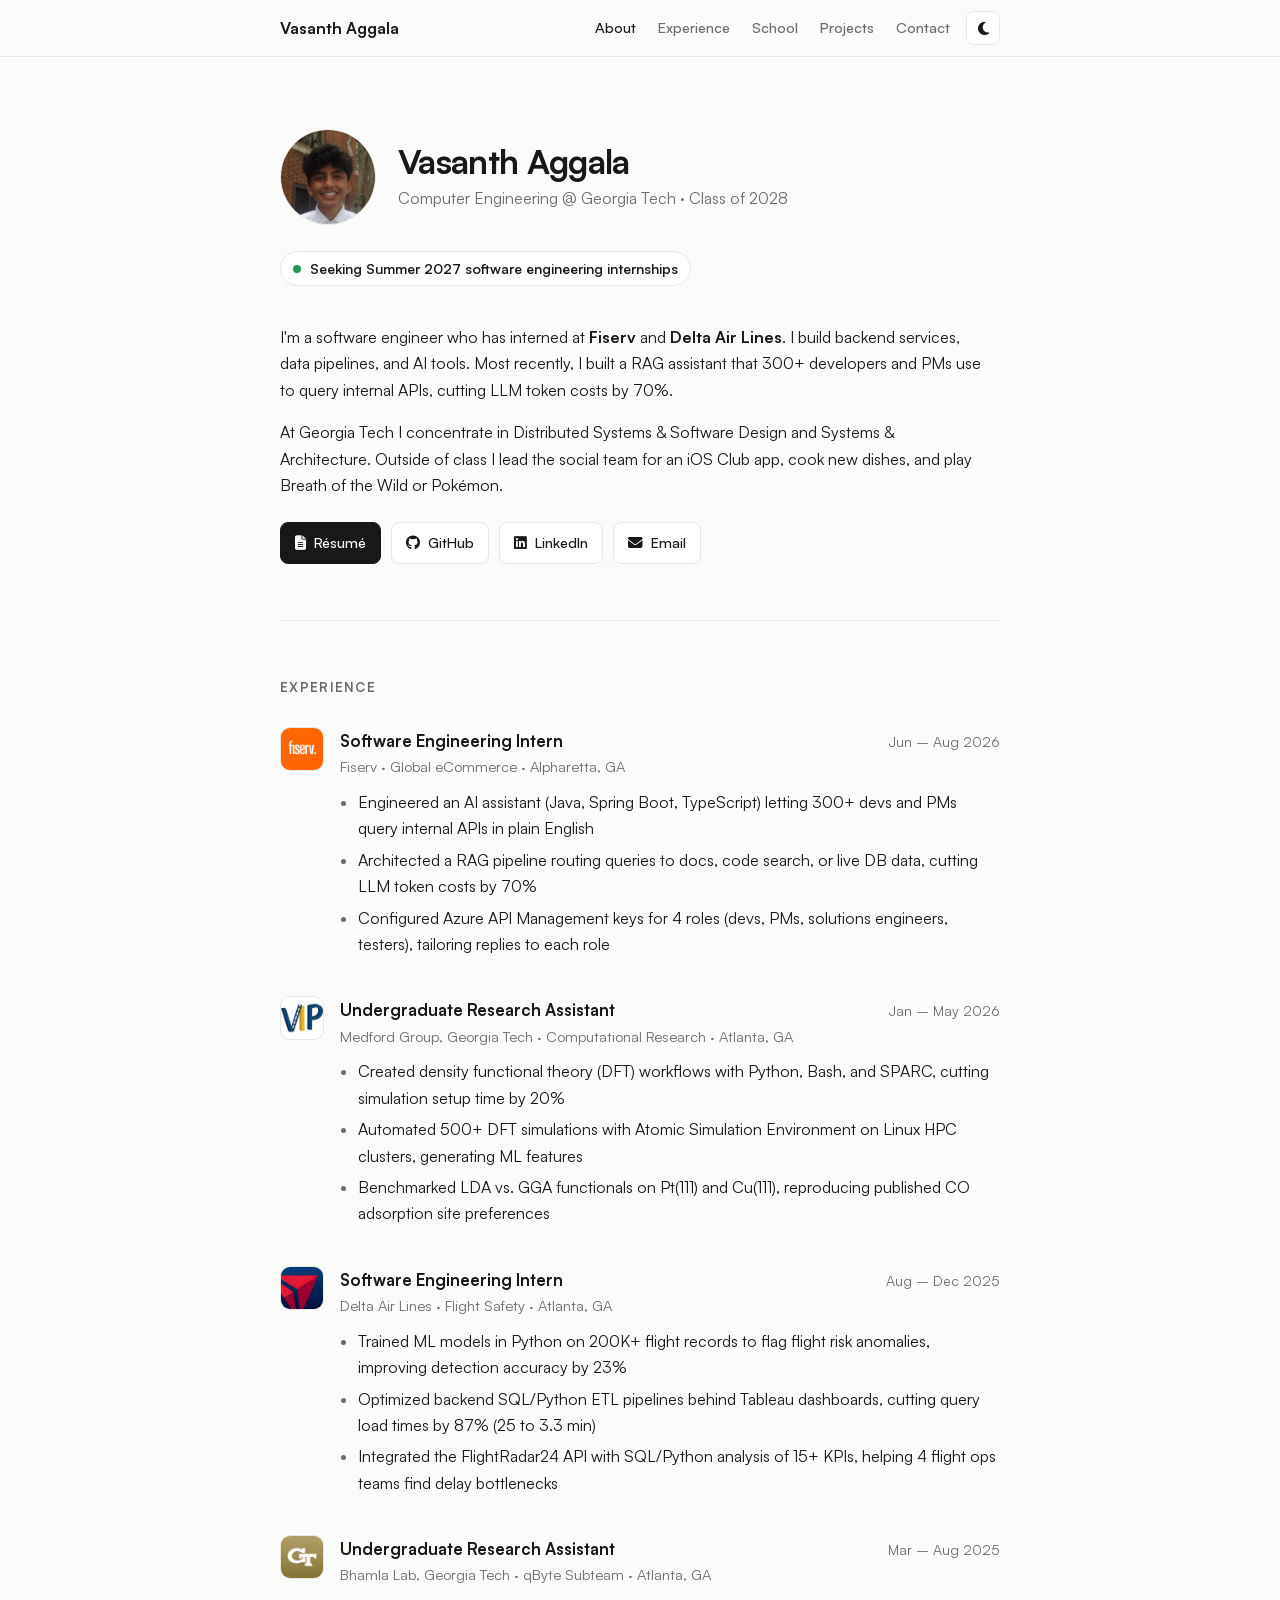
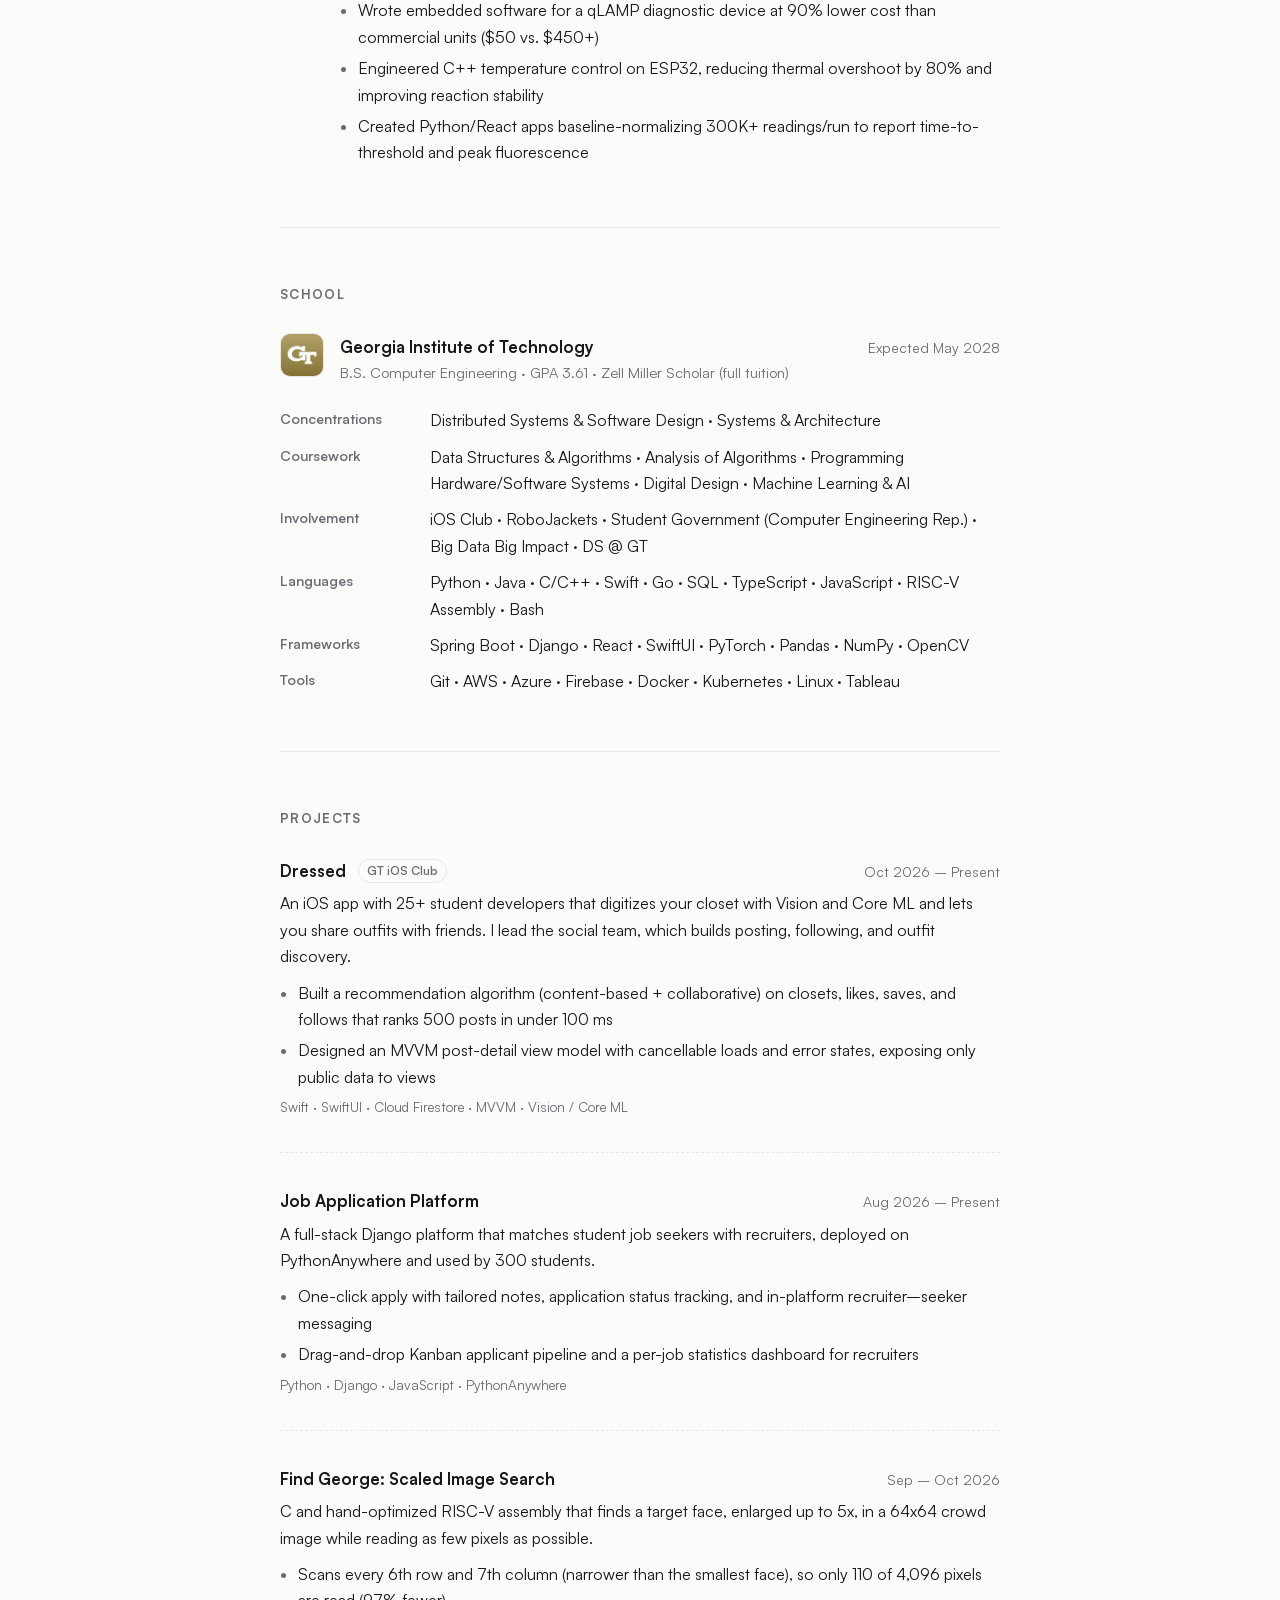
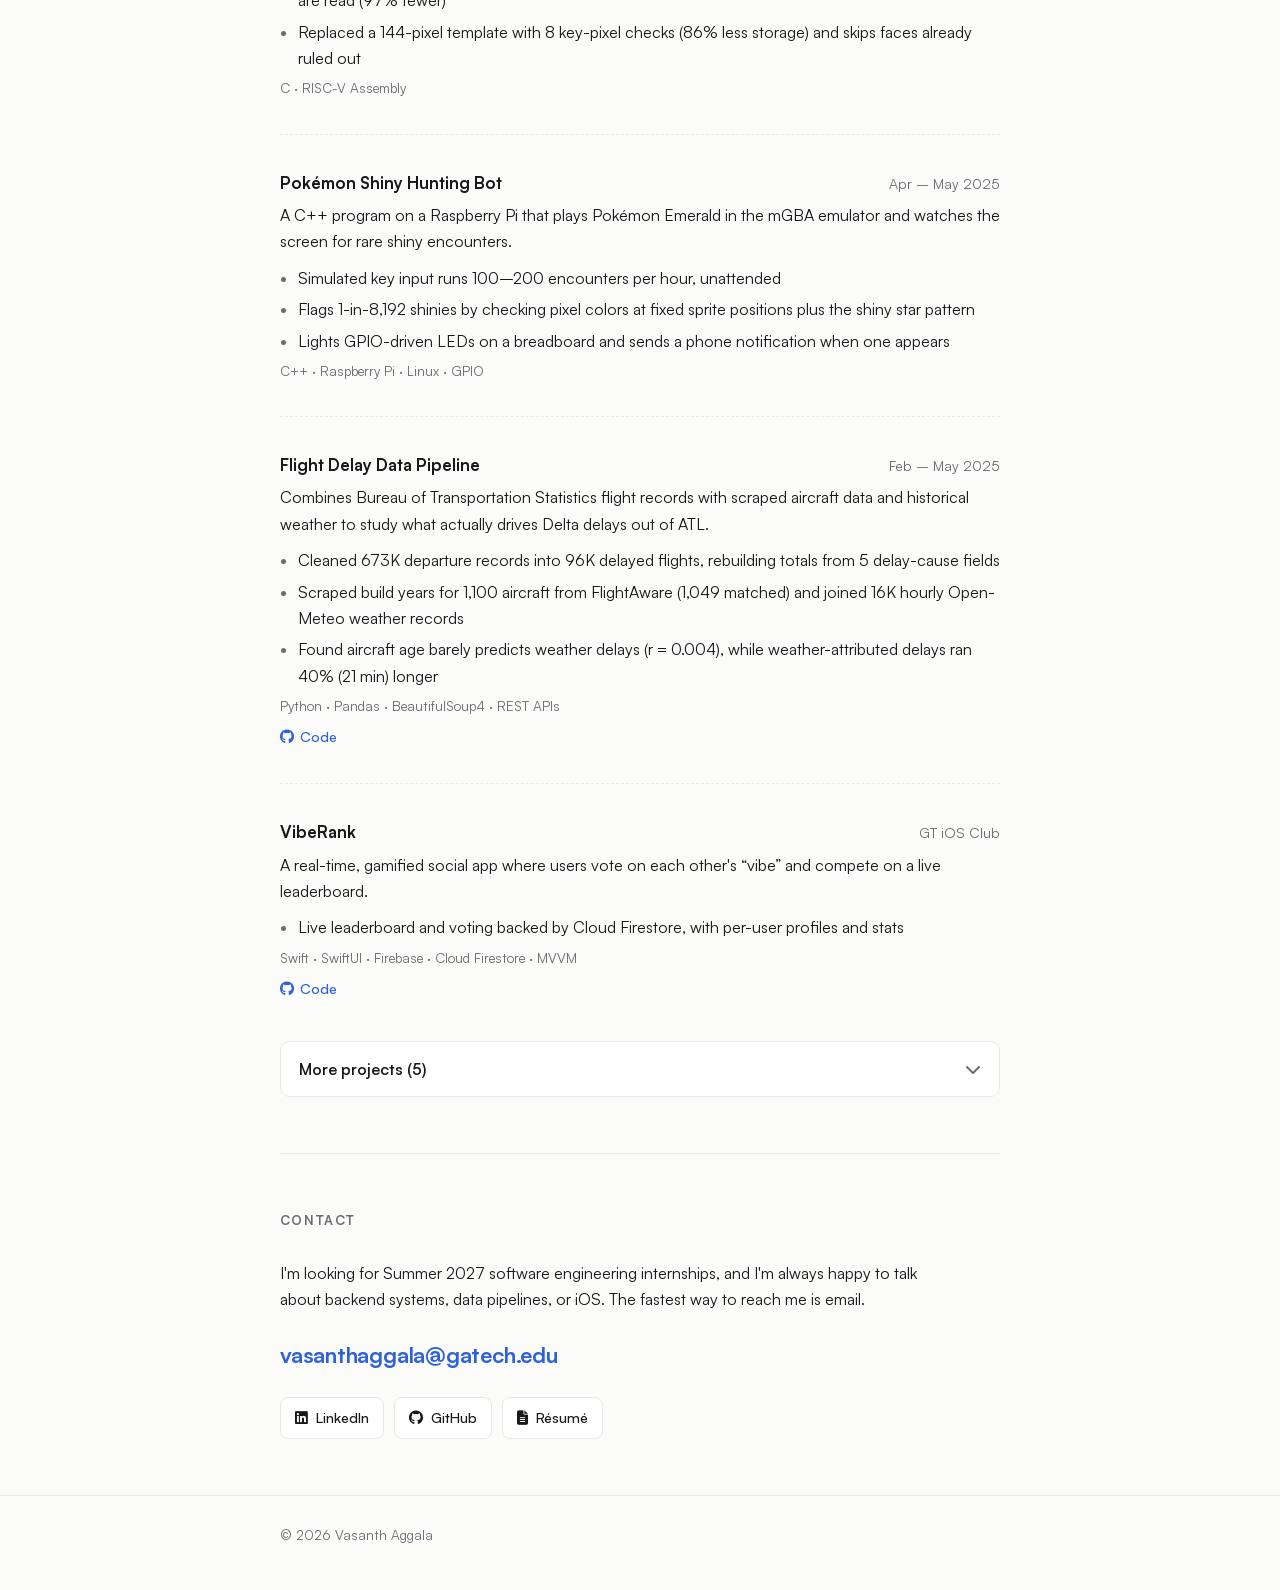
==== commit 6a090b68: "update to overall aesthetic" ====
--- a/index.html
+++ b/index.html
@@ -3,559 +3,312 @@
 <head>
     <meta charset="UTF-8">
     <meta name="viewport" content="width=device-width, initial-scale=1.0">
+    <title>Vasanth Aggala</title>
+    <meta name="description" content="Vasanth Aggala, Computer Engineering at Georgia Tech (Class of 2028). Software engineering intern at Fiserv and Delta, seeking Summer 2027 SWE internships.">
+    <meta name="color-scheme" content="light dark">
+    <script>
+        // Apply a saved theme before the page draws, so it never flashes the wrong colors.
+        try {
+            const saved = localStorage.getItem("theme");
+            if (saved === "light" || saved === "dark") document.documentElement.dataset.theme = saved;
+        } catch (e) {}
+    </script>
+    <meta property="og:title" content="Vasanth Aggala">
+    <meta property="og:description" content="CmpE @ Georgia Tech · SWE intern at Fiserv and Delta · Seeking Summer 2027 internships.">
     <meta property="og:image" content="https://vasanthaggala.com/assets/website_project_pic.png">
-    <link rel="stylesheet" href="styles.css">
     <link rel="icon" type="image/webp" href="assets/webLogo.webp">
     <link rel="stylesheet" href="https://cdnjs.cloudflare.com/ajax/libs/font-awesome/6.5.0/css/all.min.css">
-    <title>Vasanth Aggala</title>
+    <link rel="stylesheet" href="styles.css">
 </head>
 <body>
-    <canvas id="constellation"></canvas>
-    <nav class="navbar">
-        <div class="container navbar-inner">
-            <a href="#about" class="logo">
-                <img src="assets/va-logo.webp" alt="personal logo">
-            </a>
-
-            <ul class="nav-links">
-                <li><a href="#about">About Me</a></li>
-                <li><a href="#work">Work</a></li>
-                <li><a href="#projects">Projects</a>
-                <li><a href="resume.html">Resume</a></li>
-            </ul>
+
+    <header class="header">
+        <div class="wrap header-inner">
+            <a class="brand" href="#about">Vasanth Aggala</a>
+            <nav class="nav" aria-label="Sections">
+                <a href="#about">About</a>
+                <a href="#experience">Experience</a>
+                <a href="#school">School</a>
+                <a href="#projects">Projects</a>
+                <a href="#contact">Contact</a>
+            </nav>
+            <button class="theme-toggle" type="button" aria-label="Switch to dark mode" title="Switch light / dark">
+                <i class="fa-solid fa-moon icon-moon" aria-hidden="true"></i>
+                <i class="fa-solid fa-sun icon-sun" aria-hidden="true"></i>
+            </button>
         </div>
-    </nav>
-
-    <!-- <section id="about" class="section">
-    <h2>About Me</h2>
-    <p>note to self look into making this a hbox and adding a picture of myself to the right</p>
-    <p>Hi! I am a second-year at Georgia Tech studying Computer Engineering with a focus on system architecture and software design.</p>
-    <p>I'm interested in software development, research, and data-driven engineering. I like working on projects where I can build and improve concepts that help people.</p>
-    <p>In my free time, I like to cook new dishes, work on my photography skills (rip my sony cybershot), and challenge myself by learning new things and building projects.</p>
-    <p>feel free to reach out to: <a href="mailto:vasanthaggala@gatech.edu">vasanthaggala [at] gatech [dot] edu</a>, I'm always happy to chat!</p>
-    </section> -->
-
-    <section id="about" class="section">
-        
-        <div class="container">
-
-            <div class="hero-section">
-                <div class="hero-left">
-                    <h1 class="hero-title">Vasanth Aggala</h1>
-
-                    <p class="hero-subtitle">
-                        Computer Engineering @ Georgia Tech
-                    </p>
-
-                    <p class="hero-description">
-                        Interested in software development, research, and data-driven engineering.
-                        Building systems that solve real-world problems.
-                    </p>
-
-                    <div class="hero-buttons">
-                        <a href="resume.html" class="hero-btn primary">View Resume</a>
-                        <a href="#work" class="hero-btn">Work Experience</a>
-                        <a href="#projects" class="hero-btn">Projects</a>
-                    </div>
-                </div>
-
-                <div class="hero-right">
-                    <div class="about-card">
-                        <img src="assets/vasanth_profile.jpg" alt="Vasanth profile photo" class="about-photo">
-
-                        <div class="about-links">
-                            <a href="https://github.com/vaggala" target="_blank" class="about-icon" aria-label="GitHub">
-                                <i class="fa-brands fa-github"></i>
-                            </a>
-
-                            <a href="https://linkedin.com/in/vasanth-aggala" target="_blank" class="about-icon" aria-label="LinkedIn">
-                                <i class="fa-brands fa-linkedin"></i>
-                            </a>
-
-                            <a href="mailto:vasanthaggala@gatech.edu" class="about-icon" aria-label="Email">
-                                <i class="fa-solid fa-envelope"></i>
-                            </a>
-
-                            <a href="#projects" class="about-icon" aria-label="Projects">
-                                <i class="fa-solid fa-code"></i>
-                            </a>
-
-
-                            <!-- <a href="resume.html" class="about-icon" aria-label="Resume">
-                                <i class="fa-solid fa-file"></i>
-                            </a> -->
-                        </div>
-                    </div>
+    </header>
+
+    <main class="wrap">
+
+        <section id="about" class="section about">
+            <div class="intro">
+                <img class="avatar" src="assets/headshot.jpg" alt="Vasanth Aggala" width="96" height="96">
+                <div>
+                    <h1>Vasanth Aggala</h1>
+                    <p class="muted">Computer Engineering @ Georgia Tech · Class of 2028</p>
                 </div>
             </div>
 
-
-            <!-- <div class="about-layout">
-            
-                <div class="about-text">
-                <p>Hi! I am a junior at Georgia Tech studying Computer Engineering with a focus on system architecture and software design.</p>
-                <p>I'm interested in software development, research, and data-driven engineering. I like working on projects where I can build and improve concepts that help people.</p>
-                <p>In my free time, I like to cook new dishes, work on my photography skills (rip my sony cybershot), and challenge myself by learning new things and building projects.</p>
-                <p>I'm always happy to chat! Feel free to reach out to: <a class = "email-link" href="mailto:vasanthaggala@gatech.edu">vasanthaggala [at] gatech [dot] edu</a></p>
-                </div>
-
-                <div class="about-card">
-                    <img src="assets/vasanth-profile.webp" alt="Vasanth profile photo" class="about-photo">
-                    <div class="about-links">
-                        <a href="https://github.com/vaggala" target="_blank" class="about-icon">
-                            <i class="fa-brands fa-github"></i>
-                        </a>
-
-                        <a href="https://linkedin.com/in/vasanth-aggala" target="_blank" class="about-icon">
-                            <i class="fa-brands fa-linkedin"></i>
-                        </a>
-
-                        <a href="mailto:vasanthaggala@gatech.edu" class="about-icon">
-                            <i class="fa-solid fa-envelope"></i>
-                        </a>
-                    </div>
-
-                </div>
-            
-            </div> -->
-            <div class="about-section">
-                <h2>Who Am I?</h2>
-
-                <p>
-                    I'm a Computer Engineering student at Georgia Tech concentrating in Distributed Systems & Software Design and Systems & Architecture.
-                    I enjoy working at the intersection of engineering + data, where I can build systems that solve real problems.
-                </p>
-
-                <p>
-                    In my free time, I like to cook new dishes, play Breath of the Wild or Pokemon, and challenge myself by learning new things & building projects.
-                </p>
-
-                <p>
-                    I'm always happy to chat! Whether you're interested in collaborating, or just want to talk, reach out at
-                    <a class="email-link" href="mailto:vasanthaggala@gatech.edu">vasanthaggala@gatech.edu</a>!
-                </p>
+            <p class="status">Seeking Summer 2027 software engineering internships</p>
+
+            <p>
+                I'm a software engineer who has interned at <strong>Fiserv</strong> and <strong>Delta Air Lines</strong>.
+                I build backend services, data pipelines, and AI tools. Most recently, I built a RAG assistant
+                that 300+ developers and PMs use to query internal APIs, cutting LLM token costs by 70%.
+            </p>
+            <p>
+                At Georgia Tech I concentrate in Distributed Systems &amp; Software Design and Systems &amp; Architecture.
+                Outside of class I lead the social team for an iOS Club app, cook new dishes, and play Breath of the Wild or Pokémon.
+            </p>
+
+            <div class="links">
+                <a class="primary" href="resume.html"><i class="fa-solid fa-file-lines" aria-hidden="true"></i> Résumé</a>
+                <a href="https://github.com/vaggala" target="_blank" rel="noopener"><i class="fa-brands fa-github" aria-hidden="true"></i> GitHub</a>
+                <a href="https://linkedin.com/in/vasanth-aggala" target="_blank" rel="noopener"><i class="fa-brands fa-linkedin" aria-hidden="true"></i> LinkedIn</a>
+                <a href="mailto:vasanthaggala@gatech.edu"><i class="fa-solid fa-envelope" aria-hidden="true"></i> Email</a>
             </div>
-
-        </div>
-    </section>
-
-
-    <section id="work" class="section">
-        <div class="container">
-        <h2>Work Experience</h2>
-
-        <details class="work-card">
-            <summary class="work-summary">
-            <img class="company-logo" src="assets/fiservLogo.jpeg" alt="Fiserv logo">
-
-            <div class="work-info">
-                <h3>Software Engineering Intern</h3>
-                <p class="company-name">Fiserv, Global eCommerce</p>
+        </section>
+
+        <section id="experience" class="section">
+            <h2 class="section-title">Experience</h2>
+
+            <article class="job">
+                <img class="logo" src="assets/fiservLogo.jpeg" alt="Fiserv logo">
+                <div>
+                    <div class="row">
+                        <h3>Software Engineering Intern</h3>
+                        <span class="date">Jun – Aug 2026</span>
+                    </div>
+                    <p class="sub">Fiserv · Global eCommerce · Alpharetta, GA</p>
+                    <ul class="bullets">
+                        <li>Engineered an AI assistant (Java, Spring Boot, TypeScript) letting 300+ devs and PMs query internal APIs in plain English</li>
+                        <li>Architected a RAG pipeline routing queries to docs, code search, or live DB data, cutting LLM token costs by 70%</li>
+                        <li>Configured Azure API Management keys for 4 roles (devs, PMs, solutions engineers, testers), tailoring replies to each role</li>
+                    </ul>
+                </div>
+            </article>
+
+            <article class="job">
+                <img class="logo" src="assets/vipLogo.webp" alt="Georgia Tech VIP logo">
+                <div>
+                    <div class="row">
+                        <h3>Undergraduate Research Assistant</h3>
+                        <span class="date">Jan – May 2026</span>
+                    </div>
+                    <p class="sub">Medford Group, Georgia Tech · Computational Research · Atlanta, GA</p>
+                    <ul class="bullets">
+                        <li>Created density functional theory (DFT) workflows with Python, Bash, and SPARC, cutting simulation setup time by 20%</li>
+                        <li>Automated 500+ DFT simulations with Atomic Simulation Environment on Linux HPC clusters, generating ML features</li>
+                        <li>Benchmarked LDA vs. GGA functionals on Pt(111) and Cu(111), reproducing published CO adsorption site preferences</li>
+                    </ul>
+                </div>
+            </article>
+
+            <article class="job">
+                <img class="logo" src="assets/delta_air_lines_logo.webp" alt="Delta Air Lines logo">
+                <div>
+                    <div class="row">
+                        <h3>Software Engineering Intern</h3>
+                        <span class="date">Aug – Dec 2025</span>
+                    </div>
+                    <p class="sub">Delta Air Lines · Flight Safety · Atlanta, GA</p>
+                    <ul class="bullets">
+                        <li>Trained ML models in Python on 200K+ flight records to flag flight risk anomalies, improving detection accuracy by 23%</li>
+                        <li>Optimized backend SQL/Python ETL pipelines behind Tableau dashboards, cutting query load times by 87% (25 to 3.3 min)</li>
+                        <li>Integrated the FlightRadar24 API with SQL/Python analysis of 15+ KPIs, helping 4 flight ops teams find delay bottlenecks</li>
+                    </ul>
+                </div>
+            </article>
+
+            <article class="job">
+                <img class="logo" src="assets/georgia_institute_of_technology_logo.webp" alt="Georgia Tech logo">
+                <div>
+                    <div class="row">
+                        <h3>Undergraduate Research Assistant</h3>
+                        <span class="date">Mar – Aug 2025</span>
+                    </div>
+                    <p class="sub">Bhamla Lab, Georgia Tech · qByte Subteam · Atlanta, GA</p>
+                    <ul class="bullets">
+                        <li>Wrote embedded software for a qLAMP diagnostic device at 90% lower cost than commercial units ($50 vs. $450+)</li>
+                        <li>Engineered C++ temperature control on ESP32, reducing thermal overshoot by 80% and improving reaction stability</li>
+                        <li>Created Python/React apps baseline-normalizing 300K+ readings/run to report time-to-threshold and peak fluorescence</li>
+                    </ul>
+                </div>
+            </article>
+        </section>
+
+        <section id="school" class="section">
+            <h2 class="section-title">School</h2>
+
+            <article class="job">
+                <img class="logo" src="assets/georgia_institute_of_technology_logo.webp" alt="Georgia Tech logo">
+                <div>
+                    <div class="row">
+                        <h3>Georgia Institute of Technology</h3>
+                        <span class="date">Expected May 2028</span>
+                    </div>
+                    <p class="sub">B.S. Computer Engineering · GPA 3.61 · Zell Miller Scholar (full tuition)</p>
+                </div>
+            </article>
+
+            <dl class="facts">
+                <dt>Concentrations</dt>
+                <dd>Distributed Systems &amp; Software Design · Systems &amp; Architecture</dd>
+
+                <dt>Coursework</dt>
+                <dd>Data Structures &amp; Algorithms · Analysis of Algorithms · Programming Hardware/Software Systems · Digital Design · Machine Learning &amp; AI</dd>
+
+                <dt>Involvement</dt>
+                <dd>iOS Club · RoboJackets · Student Government (Computer Engineering Rep.) · Big Data Big Impact · DS @ GT</dd>
+
+                <dt>Languages</dt>
+                <dd>Python · Java · C/C++ · Swift · Go · SQL · TypeScript · JavaScript · RISC-V Assembly · Bash</dd>
+
+                <dt>Frameworks</dt>
+                <dd>Spring Boot · Django · React · SwiftUI · PyTorch · Pandas · NumPy · OpenCV</dd>
+
+                <dt>Tools</dt>
+                <dd>Git · AWS · Azure · Firebase · Docker · Kubernetes · Linux · Tableau</dd>
+            </dl>
+        </section>
+
+        <section id="projects" class="section">
+            <h2 class="section-title">Projects</h2>
+
+            <article class="project">
+                <div class="row">
+                    <h3>Dressed <span class="badge">GT iOS Club</span></h3>
+                    <span class="date">Oct 2026 – Present</span>
+                </div>
+                <p>An iOS app with 25+ student developers that digitizes your closet with Vision and Core ML and lets you share outfits with friends. I lead the social team, which builds posting, following, and outfit discovery.</p>
+                <ul class="bullets">
+                    <li>Built a recommendation algorithm (content-based + collaborative) on closets, likes, saves, and follows that ranks 500 posts in under 100 ms</li>
+                    <li>Designed an MVVM post-detail view model with cancellable loads and error states, exposing only public data to views</li>
+                </ul>
+                <p class="tags">Swift · SwiftUI · Cloud Firestore · MVVM · Vision / Core ML</p>
+            </article>
+
+            <article class="project">
+                <div class="row">
+                    <h3>Job Application Platform</h3>
+                    <span class="date">Aug 2026 – Present</span>
+                </div>
+                <p>A full-stack Django platform that matches student job seekers with recruiters, deployed on PythonAnywhere and used by 300 students.</p>
+                <ul class="bullets">
+                    <li>One-click apply with tailored notes, application status tracking, and in-platform recruiter–seeker messaging</li>
+                    <li>Drag-and-drop Kanban applicant pipeline and a per-job statistics dashboard for recruiters</li>
+                </ul>
+                <p class="tags">Python · Django · JavaScript · PythonAnywhere</p>
+            </article>
+
+            <article class="project">
+                <div class="row">
+                    <h3>Find George: Scaled Image Search</h3>
+                    <span class="date">Sep – Oct 2026</span>
+                </div>
+                <p>C and hand-optimized RISC-V assembly that finds a target face, enlarged up to 5x, in a 64x64 crowd image while reading as few pixels as possible.</p>
+                <ul class="bullets">
+                    <li>Scans every 6th row and 7th column (narrower than the smallest face), so only 110 of 4,096 pixels are read (97% fewer)</li>
+                    <li>Replaced a 144-pixel template with 8 key-pixel checks (86% less storage) and skips faces already ruled out</li>
+                </ul>
+                <p class="tags">C · RISC-V Assembly</p>
+            </article>
+
+            <article class="project">
+                <div class="row">
+                    <h3>Pokémon Shiny Hunting Bot</h3>
+                    <span class="date">Apr – May 2025</span>
+                </div>
+                <p>A C++ program on a Raspberry Pi that plays Pokémon Emerald in the mGBA emulator and watches the screen for rare shiny encounters.</p>
+                <ul class="bullets">
+                    <li>Simulated key input runs 100–200 encounters per hour, unattended</li>
+                    <li>Flags 1-in-8,192 shinies by checking pixel colors at fixed sprite positions plus the shiny star pattern</li>
+                    <li>Lights GPIO-driven LEDs on a breadboard and sends a phone notification when one appears</li>
+                </ul>
+                <p class="tags">C++ · Raspberry Pi · Linux · GPIO</p>
+            </article>
+
+            <article class="project">
+                <div class="row">
+                    <h3>Flight Delay Data Pipeline</h3>
+                    <span class="date">Feb – May 2025</span>
+                </div>
+                <p>Combines Bureau of Transportation Statistics flight records with scraped aircraft data and historical weather to study what actually drives Delta delays out of ATL.</p>
+                <ul class="bullets">
+                    <li>Cleaned 673K departure records into 96K delayed flights, rebuilding totals from 5 delay-cause fields</li>
+                    <li>Scraped build years for 1,100 aircraft from FlightAware (1,049 matched) and joined 16K hourly Open-Meteo weather records</li>
+                    <li>Found aircraft age barely predicts weather delays (r = 0.004), while weather-attributed delays ran 40% (21 min) longer</li>
+                </ul>
+                <p class="tags">Python · Pandas · BeautifulSoup4 · REST APIs</p>
+                <div class="proj-links">
+                    <a href="https://github.com/vaggala/delta-flight-delay-analysis" target="_blank" rel="noopener"><i class="fa-brands fa-github" aria-hidden="true"></i> Code</a>
+                </div>
+            </article>
+
+            <article class="project">
+                <div class="row">
+                    <h3>VibeRank</h3>
+                    <span class="date">GT iOS Club</span>
+                </div>
+                <p>A real-time, gamified social app where users vote on each other's “vibe” and compete on a live leaderboard.</p>
+                <ul class="bullets">
+                    <li>Live leaderboard and voting backed by Cloud Firestore, with per-user profiles and stats</li>
+                </ul>
+                <p class="tags">Swift · SwiftUI · Firebase · Cloud Firestore · MVVM</p>
+                <div class="proj-links">
+                    <a href="https://github.com/vaggala/VibeRank" target="_blank" rel="noopener"><i class="fa-brands fa-github" aria-hidden="true"></i> Code</a>
+                </div>
+            </article>
+
+            <details class="more">
+                <summary>More projects (5) <i class="fa-solid fa-chevron-down" aria-hidden="true"></i></summary>
+                <ul class="more-list">
+                    <li>
+                        <strong>DFT Simulation of CO Adsorption</strong>
+                        <p>Reproduced CO's preferred binding site on Pt(111) and Cu(111) with density functional theory on an HPC cluster.</p>
+                        <p class="tags">Python · SPARC · Atomic Simulation Environment · Bash · HPC · <a href="https://github.com/vaggala/dft-co-adsorption-pt-cu-surfaces" target="_blank" rel="noopener">Code</a></p>
+                    </li>
+                    <li>
+                        <strong>Movie Revenue Predictor</strong>
+                        <p>An end-to-end ML pipeline predicting box office revenue from movie metadata and plot-summary text embeddings.</p>
+                        <p class="tags">Python · Pandas · PyTorch · Machine Learning · <a href="https://github.com/vaggala/movie-revenue-predictor" target="_blank" rel="noopener">Code</a></p>
+                    </li>
+                    <li>
+                        <strong>iOS Journal &amp; Mood Tracker</strong>
+                        <p>A SwiftUI journaling and mood tracking app with Firebase sign-in and private per-user storage.</p>
+                        <p class="tags">Swift · SwiftUI · Firebase Auth · Cloud Firestore · MVVM</p>
+                    </li>
+                    <li>
+                        <strong>Movie Store</strong>
+                        <p>A full-stack movie rental and purchase site built feature by feature from user stories, with search, cart, and checkout.</p>
+                        <p class="tags">Python · Django · JavaScript · SQLite · <a href="https://github.com/vaggala/moviesstore" target="_blank" rel="noopener">Code</a> · <a href="https://youtu.be/jbJi9Y0ytpU" target="_blank" rel="noopener">Demo</a></p>
+                    </li>
+                    <li>
+                        <strong>This website</strong>
+                        <p>A minimal one-page portfolio in plain HTML and CSS, hosted on Vercel.</p>
+                        <p class="tags">HTML · CSS · JavaScript · <a href="https://github.com/vaggala/vasanthWebsite" target="_blank" rel="noopener">Code</a></p>
+                    </li>
+                </ul>
+            </details>
+        </section>
+
+        <section id="contact" class="section contact">
+            <h2 class="section-title">Contact</h2>
+            <p>I'm looking for Summer 2027 software engineering internships, and I'm always happy to talk about backend systems, data pipelines, or iOS. The fastest way to reach me is email.</p>
+            <a class="email" href="mailto:vasanthaggala@gatech.edu">vasanthaggala@gatech.edu</a>
+            <div class="links">
+                <a href="https://linkedin.com/in/vasanth-aggala" target="_blank" rel="noopener"><i class="fa-brands fa-linkedin" aria-hidden="true"></i> LinkedIn</a>
+                <a href="https://github.com/vaggala" target="_blank" rel="noopener"><i class="fa-brands fa-github" aria-hidden="true"></i> GitHub</a>
+                <a href="resume.html"><i class="fa-solid fa-file-lines" aria-hidden="true"></i> Résumé</a>
             </div>
-
-            <div class="work-date">
-                <p>Jun 2026 - Aug 2026</p>
-                <p class="work-location">Alpharetta, GA</p>
-            </div>
-            </summary>
-
-            <div class="work-details">
-            <ul>
-                <li>Engineered an AI assistant (Java, Spring Boot, TypeScript) letting 300+ devs and PMs query internal APIs in plain English</li>
-                <li>Architected a RAG pipeline routing queries to docs, code search, or live DB data, cutting LLM token costs by 70%</li>
-                <li>Configured Azure API Management keys for 4 roles (devs, PMs, solutions engineers, testers), tailoring replies to each role</li>
-            </ul>
-            </div>
-        </details>
-
-        <details class="work-card">
-            <summary class="work-summary">
-            <img class="company-logo" src="assets/vipLogo.webp" alt="GT VIP logo">
-
-            <div class="work-info">
-                <h3>Undergraduate Research Assistant</h3>
-                <p class="company-name">Medford Group, Computational Research</p>
-            </div>
-
-            <div class="work-date">
-                <p>Jan 2026 - May 2026</p>
-                <p class="work-location">Atlanta, GA</p>
-            </div>
-            </summary>
-
-            <div class="work-details">
-            <ul>
-                <li>Created density functional theory (DFT) workflows with Python, Bash, and SPARC, cutting simulation setup time by 20%</li>
-                <li>Automated 500+ DFT simulations with Atomic Simulation Environment on Linux HPC clusters, generating ML features</li>
-                <li>Benchmarked LDA vs. GGA functionals on Pt(111) and Cu(111), reproducing published CO adsorption site preferences</li>
-            </ul>
-            </div>
-        </details>
-
-        <details class="work-card">
-            <summary class="work-summary">
-            <img class="company-logo" src="assets/delta_air_lines_logo.webp" alt="Delta Air Lines logo">
-
-            <div class="work-info">
-                <h3>Software Engineering Intern</h3>
-                <p class="company-name">Delta Air Lines, Flight Safety</p>
-            </div>
-
-            <div class="work-date">
-                <p>Aug 2025 - Dec 2025</p>
-                <p class="work-location">Atlanta, GA</p>
-            </div>
-            </summary>
-
-            <div class="work-details">
-            <ul>
-                <li>Trained ML models in Python on 200K+ flight records to flag flight risk anomalies, improving detection accuracy by 23%</li>
-                <li>Optimized backend SQL/Python ETL pipelines behind Tableau dashboards, cutting query load times by 87% (25 to 3.3 min)</li>
-                <li>Integrated the FlightRadar24 API with SQL/Python analysis of 15+ KPIs, helping 4 flight ops teams find delay bottlenecks</li>
-            </ul>
-            </div>
-        </details>
-
-        <details class="work-card">
-            <summary class="work-summary">
-            <img class="company-logo" src="assets/georgia_institute_of_technology_logo.webp" alt="Georgia Tech logo">
-
-            <div class="work-info">
-                <h3>Undergraduate Research Assistant</h3>
-                <p class="company-name">Bhamla Lab, qByte Subteam</p>
-            </div>
-
-            <div class="work-date">
-                <p>Mar 2025 - Aug 2025</p>
-                <p class="work-location">Atlanta, GA</p>
-            </div>
-            </summary>
-
-            <div class="work-details">
-            <ul>
-                <li>Wrote embedded software for a qLAMP diagnostic device at 90% lower cost than commercial units ($50 vs. $450+)</li>
-                <li>Engineered C++ temperature control on ESP32, reducing thermal overshoot by 80% and improving reaction stability</li>
-                <li>Created Python/React apps baseline-normalizing 300K+ readings/run to report time-to-threshold and peak fluorescence</li>
-            </ul>
-            </div>
-        </details>
-        </div>
-    </section>
-
-
-        <section id="projects" class="section">
-            <div class="container">
-                <h2>Projects</h2>
-                <p class="section-hint">Click a project to see more.</p>
-
-                <div class="projects-grid">
-
-                    <article class="project-card">
-                        <div class="project-top project-top-icon" aria-hidden="true"><i class="fa-solid fa-shirt"></i></div>
-                        <div class="project-body">
-                            <div class="project-header">
-                                <h3 class="project-title"><button type="button" class="project-open" aria-haspopup="dialog">Dressed</button></h3>
-                                <i class="fa-solid fa-arrow-up-right-from-square project-arrow" aria-hidden="true"></i>
-                            </div>
-                            <p class="project-desc">A 25+ developer GT iOS Club app that digitizes your closet and lets you share outfits. I lead the social team.</p>
-                            <div class="project-tags"><span class="tag">Swift</span><span class="tag">SwiftUI</span><span class="tag">Cloud Firestore</span><span class="tag tag-more">+2</span></div>
-                        </div>
-
-                        <div class="project-details" hidden>
-                            
-                            <div class="project-tags"><span class="tag">Swift</span><span class="tag">SwiftUI</span><span class="tag">Cloud Firestore</span><span class="tag">MVVM</span><span class="tag">Vision / Core ML</span></div>
-                            <p class="modal-dates">Oct 2026 - Present</p>
-                            <p>Dressed is a GT iOS Club app that digitizes your closet with Vision and Core ML and lets you share outfits with friends. I lead the social team, which builds everything around posting, following, and discovering outfits.</p>
-                            <p class="modal-subhead">Key features</p>
-                            <ul>
-                                <li><strong>Social team lead:</strong> Coordinating the social features of a 25+ developer app</li>
-                                <li><strong>Post detail view model:</strong> MVVM with cancellable loads and error states, exposing only public data to views</li>
-                                <li><strong>Recommendations:</strong> Content-based and collaborative ranking on closets, likes, saves, and follows</li>
-                                <li><strong>Performance:</strong> Ranks 500 posts in under 100 ms</li>
-                            </ul>
-                            <div class="modal-links"></div>
-                        </div>
-                    </article>
-
-                    <article class="project-card">
-                        <div class="project-top project-top-icon" aria-hidden="true"><i class="fa-solid fa-briefcase"></i></div>
-                        <div class="project-body">
-                            <div class="project-header">
-                                <h3 class="project-title"><button type="button" class="project-open" aria-haspopup="dialog">Job Application Platform</button></h3>
-                                <i class="fa-solid fa-arrow-up-right-from-square project-arrow" aria-hidden="true"></i>
-                            </div>
-                            <p class="project-desc">A Django job platform used by 300 students to match applicants with recruiters.</p>
-                            <div class="project-tags"><span class="tag">Python</span><span class="tag">Django</span><span class="tag">JavaScript</span><span class="tag">PythonAnywhere</span></div>
-                        </div>
-
-                        <div class="project-details" hidden>
-                            
-                            <div class="project-tags"><span class="tag">Python</span><span class="tag">Django</span><span class="tag">JavaScript</span><span class="tag">PythonAnywhere</span></div>
-                            <p class="modal-dates">Aug 2026 - Present</p>
-                            <p>A full-stack job platform that connects student job seekers with recruiters, deployed on PythonAnywhere and used by 300 students.</p>
-                            <p class="modal-subhead">Key features</p>
-                            <ul>
-                                <li><strong>One-click apply:</strong> Apply with a tailored note in one step</li>
-                                <li><strong>Application tracking:</strong> Seekers see the status of every application</li>
-                                <li><strong>Messaging:</strong> Recruiters and seekers can talk inside the platform</li>
-                                <li><strong>Kanban pipeline:</strong> Recruiters drag and drop applicants through hiring stages</li>
-                                <li><strong>Posting stats:</strong> A per-job dashboard of applicant activity for recruiters</li>
-                            </ul>
-                            <div class="modal-links"></div>
-                        </div>
-                    </article>
-
-                    <article class="project-card">
-                        <div class="project-top project-top-icon" aria-hidden="true"><i class="fa-solid fa-magnifying-glass"></i></div>
-                        <div class="project-body">
-                            <div class="project-header">
-                                <h3 class="project-title"><button type="button" class="project-open" aria-haspopup="dialog">Find George: Scaled Image Search</button></h3>
-                                <i class="fa-solid fa-arrow-up-right-from-square project-arrow" aria-hidden="true"></i>
-                            </div>
-                            <p class="project-desc">Finds one face, scaled up to 5x, in a 64x64 crowd image while checking only 110 of 4,096 pixels.</p>
-                            <div class="project-tags"><span class="tag">C</span><span class="tag">RISC-V Assembly</span></div>
-                        </div>
-
-                        <div class="project-details" hidden>
-                            
-                            <div class="project-tags"><span class="tag">C</span><span class="tag">RISC-V Assembly</span></div>
-                            <p class="modal-dates">Sep 2026 - Oct 2026</p>
-                            <p>Wrote C and hand-optimized RISC-V assembly to find a target face, enlarged up to 5x, hidden in a 64x64 crowd image, while touching as few pixels as possible.</p>
-                            <p class="modal-subhead">Key features</p>
-                            <ul>
-                                <li><strong>Sparse scanning:</strong> Checks every 6th row and 7th column, narrower than the smallest face, so only 110 of 4,096 pixels (97% fewer) are read</li>
-                                <li><strong>Key-pixel matching:</strong> Replaced a 144-pixel template with 8 key-pixel checks, using 86% less storage</li>
-                                <li><strong>Early exits:</strong> Skips faces that have already been ruled out</li>
-                            </ul>
-                            <div class="modal-links"></div>
-                        </div>
-                    </article>
-
-                    <article class="project-card">
-                        <div class="project-top"><img class="project-image" src="assets/pipokemon.png" alt="Raspberry Pi setup running Pokémon Emerald in an emulator" loading="lazy"></div>
-                        <div class="project-body">
-                            <div class="project-header">
-                                <h3 class="project-title"><button type="button" class="project-open" aria-haspopup="dialog">Pokémon Shiny Hunting Bot</button></h3>
-                                <i class="fa-solid fa-arrow-up-right-from-square project-arrow" aria-hidden="true"></i>
-                            </div>
-                            <p class="project-desc">A Raspberry Pi bot that plays Pokémon Emerald and alerts me when a 1-in-8,192 shiny appears.</p>
-                            <div class="project-tags"><span class="tag">C++</span><span class="tag">Raspberry Pi</span><span class="tag">Linux</span><span class="tag">GPIO</span></div>
-                        </div>
-
-                        <div class="project-details" hidden>
-                            <img class="modal-image" src="assets/pipokemon.png" alt="Raspberry Pi setup running Pokémon Emerald in an emulator" loading="lazy">
-                            <div class="project-tags"><span class="tag">C++</span><span class="tag">Raspberry Pi</span><span class="tag">Linux</span><span class="tag">GPIO</span></div>
-                            <p class="modal-dates">Apr 2025 - May 2025</p>
-                            <p>An automated shiny hunter for Pokémon Emerald. A C++ program on a Raspberry Pi controls the mGBA emulator with simulated key input and watches the screen for rare shiny encounters.</p>
-                            <p class="modal-subhead">Key features</p>
-                            <ul>
-                                <li><strong>Automation:</strong> Simulated key input runs 100 to 200 encounters per hour</li>
-                                <li><strong>Detection:</strong> Flags 1-in-8,192 shiny encounters by checking pixel colors at fixed sprite positions plus the shiny star pattern</li>
-                                <li><strong>Alerts:</strong> GPIO-driven LEDs on a breadboard light up, and a notification goes to my phone</li>
-                            </ul>
-                            <div class="modal-links"></div>
-                        </div>
-                    </article>
-
-                    <article class="project-card">
-                        <div class="project-top"><img class="project-image" src="assets/flight-delay-analysis-demo.png" alt="Flight delay analysis banner" loading="lazy"></div>
-                        <div class="project-body">
-                            <div class="project-header">
-                                <h3 class="project-title"><button type="button" class="project-open" aria-haspopup="dialog">Flight Delay Data Pipeline</button></h3>
-                                <i class="fa-solid fa-arrow-up-right-from-square project-arrow" aria-hidden="true"></i>
-                            </div>
-                            <p class="project-desc">Joined 96K delayed Delta flights with aircraft age and weather data to find what actually drives delays.</p>
-                            <div class="project-tags"><span class="tag">Python</span><span class="tag">Pandas</span><span class="tag">BeautifulSoup4</span><span class="tag">REST APIs</span></div>
-                        </div>
-
-                        <div class="project-details" hidden>
-                            <img class="modal-image" src="assets/flight-delay-analysis-demo.png" alt="Flight delay analysis banner" loading="lazy">
-                            <div class="project-tags"><span class="tag">Python</span><span class="tag">Pandas</span><span class="tag">BeautifulSoup4</span><span class="tag">REST APIs</span></div>
-                            <p class="modal-dates">Feb 2025 - May 2025</p>
-                            <p>A data pipeline that combines Bureau of Transportation Statistics flight records with scraped aircraft data and historical weather to study Delta delays out of ATL.</p>
-                            <p class="modal-subhead">Key features</p>
-                            <ul>
-                                <li><strong>Cleaning:</strong> Turned 673K Delta ATL departure records into 96K delayed flights, rebuilding totals from 5 delay-cause fields</li>
-                                <li><strong>Scraping:</strong> Pulled build years for 1,100 aircraft from FlightAware with BeautifulSoup4 (1,049 matched)</li>
-                                <li><strong>Weather join:</strong> Merged 16K hourly Open-Meteo weather records</li>
-                                <li><strong>Findings:</strong> Aircraft age barely predicts weather delays (r = 0.004), while weather-attributed delays ran 40% (21 min) longer</li>
-                            </ul>
-                            <div class="modal-links"><a class="modal-btn" href="https://github.com/vaggala/delta-flight-delay-analysis" target="_blank" rel="noopener"><i class="fa-brands fa-github"></i> GitHub</a></div>
-                        </div>
-                    </article>
-
-                    <article class="project-card">
-                        <div class="project-top"><img class="project-image" src="assets/pt_cu_structure_comparison.png" alt="Pt(111) and Cu(111) slabs with CO at atop and FCC hollow sites" loading="lazy"></div>
-                        <div class="project-body">
-                            <div class="project-header">
-                                <h3 class="project-title"><button type="button" class="project-open" aria-haspopup="dialog">DFT Simulation of CO Adsorption on Pt(111) and Cu(111)</button></h3>
-                                <i class="fa-solid fa-arrow-up-right-from-square project-arrow" aria-hidden="true"></i>
-                            </div>
-                            <p class="project-desc">Reproduced where CO prefers to bind on Pt(111) and Cu(111) using density functional theory on an HPC cluster.</p>
-                            <div class="project-tags"><span class="tag">Python</span><span class="tag">SPARC</span><span class="tag">Atomic Simulation Environment</span><span class="tag tag-more">+2</span></div>
-                        </div>
-
-                        <div class="project-details" hidden>
-                            <img class="modal-image" src="assets/pt_cu_structure_comparison.png" alt="Pt(111) and Cu(111) slabs with CO at atop and FCC hollow sites" loading="lazy">
-                            <div class="project-tags"><span class="tag">Python</span><span class="tag">SPARC</span><span class="tag">Atomic Simulation Environment</span><span class="tag">Bash</span><span class="tag">HPC</span></div>
-                            
-                            <p>Reproduced the CO adsorption site preference on Pt(111) and Cu(111) using density functional theory, comparing atop and FCC hollow binding energies on a high performance computing cluster.</p>
-                            <p class="modal-subhead">Key features</p>
-                            <ul>
-                                <li><strong>Simulations:</strong> Built and ran DFT calculations with SPARC and the Atomic Simulation Environment</li>
-                                <li><strong>Comparison:</strong> Computed atop vs. FCC hollow binding energies for both metals</li>
-                                <li><strong>Result:</strong> Found the FCC hollow site more stable for both surfaces</li>
-                            </ul>
-                            <div class="modal-links"><a class="modal-btn" href="https://github.com/vaggala/dft-co-adsorption-pt-cu-surfaces" target="_blank" rel="noopener"><i class="fa-brands fa-github"></i> GitHub</a></div>
-                        </div>
-                    </article>
-
-                    <article class="project-card">
-                        <div class="project-top"><img class="project-image" src="assets/iosClubsp26.jpg" alt="VibeRank app screens: profile, voting, and leaderboard" loading="lazy"></div>
-                        <div class="project-body">
-                            <div class="project-header">
-                                <h3 class="project-title"><button type="button" class="project-open" aria-haspopup="dialog">VibeRank</button></h3>
-                                <i class="fa-solid fa-arrow-up-right-from-square project-arrow" aria-hidden="true"></i>
-                            </div>
-                            <p class="project-desc">A real-time, gamified social app where users vote on each other&#x27;s vibe and compete on a live leaderboard.</p>
-                            <div class="project-tags"><span class="tag">Swift</span><span class="tag">SwiftUI</span><span class="tag">Firebase</span><span class="tag tag-more">+2</span></div>
-                        </div>
-
-                        <div class="project-details" hidden>
-                            <img class="modal-image" src="assets/iosClubsp26.jpg" alt="VibeRank app screens: profile, voting, and leaderboard" loading="lazy">
-                            <div class="project-tags"><span class="tag">Swift</span><span class="tag">SwiftUI</span><span class="tag">Firebase</span><span class="tag">Cloud Firestore</span><span class="tag">MVVM</span></div>
-                            
-                            <p>VibeRank is a real-time, gamified social media app where users vote on each other&#x27;s “vibe” and compete on a live leaderboard. It taught me a lot about wiring a backend into Swift and pushed my UI skills.</p>
-                            <p class="modal-subhead">Key features</p>
-                            <ul>
-                                <li><strong>Voting:</strong> Users rate each other&#x27;s vibe</li>
-                                <li><strong>Live leaderboard:</strong> Rankings update in real time with Firestore</li>
-                                <li><strong>Profiles:</strong> Each user has a profile with their stats</li>
-                            </ul>
-                            <div class="modal-links"><a class="modal-btn" href="https://github.com/vaggala/VibeRank" target="_blank" rel="noopener"><i class="fa-brands fa-github"></i> GitHub</a></div>
-                        </div>
-                    </article>
-
-                    <article class="project-card">
-                        <div class="project-top"><img class="project-image" src="assets/movie-rev-demo.png" alt="Movie revenue predictor preview" loading="lazy"></div>
-                        <div class="project-body">
-                            <div class="project-header">
-                                <h3 class="project-title"><button type="button" class="project-open" aria-haspopup="dialog">Movie Revenue Predictor</button></h3>
-                                <i class="fa-solid fa-arrow-up-right-from-square project-arrow" aria-hidden="true"></i>
-                            </div>
-                            <p class="project-desc">An end-to-end ML pipeline that predicts box office revenue from movie metadata and plot summaries.</p>
-                            <div class="project-tags"><span class="tag">Python</span><span class="tag">Pandas</span><span class="tag">PyTorch</span><span class="tag">Machine Learning</span></div>
-                        </div>
-
-                        <div class="project-details" hidden>
-                            <img class="modal-image" src="assets/movie-rev-demo.png" alt="Movie revenue predictor preview" loading="lazy">
-                            <div class="project-tags"><span class="tag">Python</span><span class="tag">Pandas</span><span class="tag">PyTorch</span><span class="tag">Machine Learning</span></div>
-                            
-                            <p>An end-to-end machine learning pipeline that predicts movie revenue from structured features plus text embeddings of plot summaries.</p>
-                            <p class="modal-subhead">Key features</p>
-                            <ul>
-                                <li><strong>Features:</strong> Combined structured metadata with plot-summary text embeddings</li>
-                                <li><strong>Model:</strong> Trained a Random Forest regressor</li>
-                                <li><strong>Evaluation:</strong> Used RMSE, MAE, and feature importance to measure performance and diagnose model behavior</li>
-                            </ul>
-                            <div class="modal-links"><a class="modal-btn" href="https://github.com/vaggala/movie-revenue-predictor" target="_blank" rel="noopener"><i class="fa-brands fa-github"></i> GitHub</a></div>
-                        </div>
-                    </article>
-
-                    <article class="project-card">
-                        <div class="project-top"><img class="project-image" src="assets/journal-ios-demo.png" alt="iOS journal app preview" loading="lazy"></div>
-                        <div class="project-body">
-                            <div class="project-header">
-                                <h3 class="project-title"><button type="button" class="project-open" aria-haspopup="dialog">iOS Journal &amp; Mood Tracking App</button></h3>
-                                <i class="fa-solid fa-arrow-up-right-from-square project-arrow" aria-hidden="true"></i>
-                            </div>
-                            <p class="project-desc">A SwiftUI journaling and mood tracking app with secure login and per-user storage.</p>
-                            <div class="project-tags"><span class="tag">Swift</span><span class="tag">SwiftUI</span><span class="tag">Firebase Auth</span><span class="tag tag-more">+2</span></div>
-                        </div>
-
-                        <div class="project-details" hidden>
-                            <img class="modal-image" src="assets/journal-ios-demo.png" alt="iOS journal app preview" loading="lazy">
-                            <div class="project-tags"><span class="tag">Swift</span><span class="tag">SwiftUI</span><span class="tag">Firebase Auth</span><span class="tag">Cloud Firestore</span><span class="tag">MVVM</span></div>
-                            
-                            <p>A SwiftUI app for journaling and tracking your mood, built with MVVM.</p>
-                            <p class="modal-subhead">Key features</p>
-                            <ul>
-                                <li><strong>Journaling:</strong> Write and save entries</li>
-                                <li><strong>Mood tracking:</strong> Log how you feel over time</li>
-                                <li><strong>Accounts:</strong> Firebase Authentication for secure login</li>
-                                <li><strong>Storage:</strong> Firestore keeps each user&#x27;s data private and persistent</li>
-                            </ul>
-                            <div class="modal-links"></div>
-                        </div>
-                    </article>
-
-                    <article class="project-card">
-                        <div class="project-top"><img class="project-image" src="assets/moviesstorelogo.png" alt="GT Movies Store logo" loading="lazy"></div>
-                        <div class="project-body">
-                            <div class="project-header">
-                                <h3 class="project-title"><button type="button" class="project-open" aria-haspopup="dialog">Movie Store</button></h3>
-                                <i class="fa-solid fa-arrow-up-right-from-square project-arrow" aria-hidden="true"></i>
-                            </div>
-                            <p class="project-desc">A full-stack movie rental and purchase site built feature by feature from user stories.</p>
-                            <div class="project-tags"><span class="tag">Python</span><span class="tag">Django</span><span class="tag">JavaScript</span><span class="tag">SQLite</span></div>
-                        </div>
-
-                        <div class="project-details" hidden>
-                            <img class="modal-image" src="assets/moviesstorelogo.png" alt="GT Movies Store logo" loading="lazy">
-                            <div class="project-tags"><span class="tag">Python</span><span class="tag">Django</span><span class="tag">JavaScript</span><span class="tag">SQLite</span></div>
-                            
-                            <p>GT Movies Store is a full-stack web app that mimics an online movie renting and purchasing site, built iteratively around strict user stories.</p>
-                            <p class="modal-subhead">Key features</p>
-                            <ul>
-                                <li><strong>Browse:</strong> A home screen of movies with posters, titles, and descriptions</li>
-                                <li><strong>Movie details:</strong> Synopsis, rating, genre, and rent or buy options</li>
-                                <li><strong>Search and filter:</strong> Find movies by title or genre</li>
-                                <li><strong>Cart and checkout:</strong> Add movies to a cart with a running total, then see an order summary</li>
-                            </ul>
-                            <div class="modal-links"><a class="modal-btn" href="https://github.com/vaggala/moviesstore" target="_blank" rel="noopener"><i class="fa-brands fa-github"></i> GitHub</a><a class="modal-btn" href="https://youtu.be/jbJi9Y0ytpU" target="_blank" rel="noopener"><i class="fa-solid fa-circle-play"></i> Demo</a></div>
-                        </div>
-                    </article>
-
-                    <article class="project-card">
-                        <div class="project-top"><img class="project-image" src="assets/website_project_pic.png" alt="Screenshot of this website" loading="lazy"></div>
-                        <div class="project-body">
-                            <div class="project-header">
-                                <h3 class="project-title"><button type="button" class="project-open" aria-haspopup="dialog">Personal Portfolio</button></h3>
-                                <i class="fa-solid fa-arrow-up-right-from-square project-arrow" aria-hidden="true"></i>
-                            </div>
-                            <p class="project-desc">This website! Built by hand with plain HTML, CSS, and JavaScript.</p>
-                            <div class="project-tags"><span class="tag">HTML</span><span class="tag">CSS</span><span class="tag">JavaScript</span><span class="tag">Vercel</span></div>
-                        </div>
-
-                        <div class="project-details" hidden>
-                            <img class="modal-image" src="assets/website_project_pic.png" alt="Screenshot of this website" loading="lazy">
-                            <div class="project-tags"><span class="tag">HTML</span><span class="tag">CSS</span><span class="tag">JavaScript</span><span class="tag">Vercel</span></div>
-                            
-                            <p>The site you&#x27;re on right now, built without a framework and deployed on Vercel.</p>
-                            <p class="modal-subhead">Key features</p>
-                            <ul>
-                                <li><strong>Hand-built:</strong> Plain HTML, CSS, and JavaScript</li>
-                                <li><strong>Project views:</strong> Click any project for a focused view</li>
-                                <li><strong>Deployment:</strong> Hosted on Vercel at vasanthaggala.com</li>
-                            </ul>
-                            <div class="modal-links"><a class="modal-btn" href="https://github.com/vaggala/vasanthWebsite" target="_blank" rel="noopener"><i class="fa-brands fa-github"></i> GitHub</a><a class="modal-btn" href="https://vasanthaggala.com" target="_blank" rel="noopener"><i class="fa-solid fa-arrow-up-right-from-square"></i> Live site</a></div>
-                        </div>
-                    </article>
-                </div>
-            </div>
-        </section>
-
-    <dialog id="project-modal" class="project-modal" aria-labelledby="project-modal-title">
-        <div class="modal-bar">
-            <span class="modal-dots" aria-hidden="true"><span></span><span></span><span></span></span>
-            <h3 id="project-modal-title" class="modal-title"></h3>
-            <button type="button" class="modal-close" aria-label="Close"><i class="fa-solid fa-xmark"></i></button>
-        </div>
-        <div class="modal-body"></div>
-    </dialog>
+        </section>
+    </main>
+
+    <footer class="footer">
+        <div class="wrap">© 2026 Vasanth Aggala</div>
+    </footer>
 
     <script src="scripts.js"></script>
-    <script src="constellation.js"></script>
 </body>
-
-</html>+</html>
--- a/styles.css
+++ b/styles.css
@@ -1,787 +1,521 @@
 @font-face {
-    font-family: 'Satoshi';
-    src: url('assets/fonts/Satoshi-Variable.woff2') format('woff2');
+    font-family: "Satoshi";
+    src: url("assets/fonts/Satoshi-Variable.woff2") format("woff2");
     font-weight: 300 900;
     font-display: swap;
-    font-style: normal;
-} 
+}
+
+/* ============================
+   Tokens
+   Light by default. Dark follows the device setting, unless the visitor
+   picked a theme with the toggle (stored as data-theme on <html>).
+============================ */
+
+:root {
+    color-scheme: light;
+    --bg: #fbfbfa;
+    --surface: #ffffff;
+    --text: #18181b;
+    --muted: #6b6b73;
+    --line: #e7e7e3;
+    --accent: #2f62d9;
+    --ok: #1f9d55;
+    --width: 720px;
+}
+
+/* the dark palette, applied by the device setting or by the toggle */
+@media (prefers-color-scheme: dark) {
+    :root:not([data-theme="light"]) {
+        color-scheme: dark;
+        --bg: #0f0f11;
+        --surface: #17171a;
+        --text: #ececef;
+        --muted: #9b9ba4;
+        --line: #26262b;
+        --accent: #86a8ff;
+        --ok: #3ccf7a;
+    }
+}
+
+:root[data-theme="dark"] {
+    color-scheme: dark;
+    --bg: #0f0f11;
+    --surface: #17171a;
+    --text: #ececef;
+    --muted: #9b9ba4;
+    --line: #26262b;
+    --accent: #86a8ff;
+    --ok: #3ccf7a;
+}
+
+/* ============================
+   Base
+============================ */
+
+* { box-sizing: border-box; }
 
 html {
     scroll-behavior: smooth;
+    scroll-padding-top: 72px;
 }
 
 body {
-    background: black;
-
-    /* background: radial-gradient(1200px 600px at 20% 0%, rgba(163,217,234,0.12), transparent 55%),
-                radial-gradient(900px 500px at 80% 20%, rgba(255,255,255,0.06), transparent 60%),
-                #000; */
-
-    font-family: "Satoshi", sans-serif;
     margin: 0;
+    background: var(--bg);
+    color: var(--text);
+    font-family: "Satoshi", system-ui, -apple-system, sans-serif;
+    font-size: 16px;
+    line-height: 1.65;
+    -webkit-font-smoothing: antialiased;
+}
+
+a {
+    color: var(--accent);
+    text-decoration: none;
+}
+
+a:hover { text-decoration: underline; text-underline-offset: 3px; }
+
+a:focus-visible,
+summary:focus-visible {
+    outline: 2px solid var(--accent);
+    outline-offset: 3px;
+    border-radius: 4px;
+}
+
+.wrap {
+    width: min(var(--width), 100% - 40px);
+    margin: 0 auto;
+}
+
+.muted { color: var(--muted); }
+
+/* ============================
+   Header
+============================ */
+
+.header {
+    position: sticky;
+    top: 0;
+    z-index: 10;
+    background: color-mix(in srgb, var(--bg) 85%, transparent);
+    backdrop-filter: blur(10px);
+    -webkit-backdrop-filter: blur(10px);
+    border-bottom: 1px solid var(--line);
+}
+
+.header-inner {
+    display: flex;
+    align-items: center;
+    justify-content: space-between;
+    gap: 16px;
+    height: 56px;
+}
+
+.brand {
+    font-weight: 700;
+    color: var(--text);
+    white-space: nowrap;
+}
+
+.brand:hover { text-decoration: none; }
+
+.nav {
+    display: flex;
+    gap: 22px;
+    margin-left: auto; /* sits on the right, next to the theme toggle */
+    overflow-x: auto;
+    scrollbar-width: none;
+}
+
+.nav a {
+    font-size: 14.5px;
+    font-weight: 500;
+    color: var(--muted);
+    white-space: nowrap;
+}
+
+.nav a:hover,
+.nav a.active {
+    color: var(--text);
+    text-decoration: none;
+}
+
+/* light/dark toggle: shows a moon in light mode, a sun in dark mode */
+.theme-toggle {
+    flex-shrink: 0;
+    display: grid;
+    place-items: center;
+    width: 34px;
+    height: 34px;
     padding: 0;
-    line-height: 1.6;
-    color: rgb(255, 255, 255)
-}
-
-h2 {
+    border: 1px solid var(--line);
+    border-radius: 8px;
+    background: var(--surface);
+    color: var(--text);
+    font-size: 15px;
+    cursor: pointer;
+}
+
+.theme-toggle:hover { border-color: var(--muted); }
+
+.theme-toggle:focus-visible {
+    outline: 2px solid var(--accent);
+    outline-offset: 2px;
+}
+
+.theme-toggle .icon-sun { display: none; }
+
+:root[data-theme="dark"] .theme-toggle .icon-sun { display: inline; }
+:root[data-theme="dark"] .theme-toggle .icon-moon { display: none; }
+
+@media (prefers-color-scheme: dark) {
+    :root:not([data-theme="light"]) .theme-toggle .icon-sun { display: inline; }
+    :root:not([data-theme="light"]) .theme-toggle .icon-moon { display: none; }
+}
+
+/* ============================
+   Sections
+============================ */
+
+.section {
+    padding: 56px 0;
+    border-top: 1px solid var(--line);
+}
+
+.section:first-of-type { border-top: 0; }
+
+.section-title {
+    margin: 0 0 28px;
+    font-size: 13px;
     font-weight: 700;
+    letter-spacing: 0.1em;
+    text-transform: uppercase;
+    color: var(--muted);
+}
+
+/* ============================
+   About
+============================ */
+
+.about { padding-top: 72px; }
+
+.intro {
+    display: flex;
+    align-items: center;
+    gap: 22px;
+    margin-bottom: 26px;
+}
+
+.avatar {
+    width: 96px;
+    height: 96px;
+    flex-shrink: 0;
+    border-radius: 50%;
+    object-fit: cover;
+    border: 1px solid var(--line);
+}
+
+.intro h1 {
+    margin: 0;
+    font-size: 34px;
+    line-height: 1.15;
+    letter-spacing: -0.02em;
+}
+
+.intro p { margin: 4px 0 0; }
+
+.status {
+    display: inline-flex;
+    align-items: center;
+    gap: 9px;
+    margin: 0 0 22px;
+    padding: 5px 12px;
+    border: 1px solid var(--line);
+    border-radius: 999px;
+    background: var(--surface);
+    font-size: 14px;
+    font-weight: 600;
+}
+
+.status::before {
+    content: "";
+    width: 8px;
+    height: 8px;
+    border-radius: 50%;
+    background: var(--ok);
+}
+
+.about p { max-width: 64ch; }
+
+.links {
+    display: flex;
+    flex-wrap: wrap;
+    gap: 10px;
+    margin-top: 24px;
+}
+
+.links a {
+    display: inline-flex;
+    align-items: center;
+    gap: 8px;
+    padding: 8px 14px;
+    border: 1px solid var(--line);
+    border-radius: 8px;
+    background: var(--surface);
+    color: var(--text);
+    font-size: 14.5px;
+    font-weight: 500;
+}
+
+.links a:hover {
+    border-color: var(--muted);
+    text-decoration: none;
+}
+
+.links a.primary {
+    background: var(--text);
+    border-color: var(--text);
+    color: var(--bg);
+}
+
+/* ============================
+   Experience
+============================ */
+
+.job {
+    display: grid;
+    grid-template-columns: 44px 1fr;
+    gap: 16px;
+}
+
+.job + .job { margin-top: 34px; }
+
+.logo {
+    width: 44px;
+    height: 44px;
+    border-radius: 10px;
+    object-fit: cover;
+    border: 1px solid var(--line);
+    background: #fff;
+}
+
+.row {
+    display: flex;
+    justify-content: space-between;
+    align-items: baseline;
+    gap: 4px 16px;
+    flex-wrap: wrap;
+}
+
+.row h3 {
+    margin: 0;
+    font-size: 16.5px;
+    font-weight: 700;
+}
+
+.date {
+    font-size: 14px;
+    color: var(--muted);
+    white-space: nowrap;
+}
+
+.sub {
+    margin: 1px 0 0;
+    font-size: 14.5px;
+    color: var(--muted);
+}
+
+.bullets {
+    margin: 10px 0 0;
+    padding-left: 18px;
+}
+
+.bullets li { margin: 5px 0; }
+.bullets li::marker { color: var(--muted); }
+
+/* ============================
+   School
+============================ */
+
+.facts {
+    display: grid;
+    grid-template-columns: 130px 1fr;
+    gap: 10px 20px;
+    margin: 22px 0 0;
+}
+
+.facts dt {
+    font-size: 14px;
+    font-weight: 600;
+    color: var(--muted);
+}
+
+.facts dd { margin: 0; }
+
+/* ============================
+   Projects
+============================ */
+
+.project + .project {
+    margin-top: 34px;
+    padding-top: 34px;
+    border-top: 1px dashed var(--line);
+}
+
+.project p { margin: 6px 0 0; }
+
+.tags {
+    margin-top: 10px;
+    font-size: 13.5px;
+    color: var(--muted);
+}
+
+.proj-links {
+    display: flex;
+    gap: 16px;
+    margin-top: 8px;
+    font-size: 14.5px;
+    font-weight: 500;
+}
+
+.proj-links a {
+    display: inline-flex;
+    align-items: center;
+    gap: 6px;
+}
+
+.badge {
+    display: inline-block;
+    margin-left: 8px;
+    padding: 1px 8px;
+    border: 1px solid var(--line);
+    border-radius: 999px;
+    font-size: 12px;
+    font-weight: 600;
+    color: var(--muted);
+    vertical-align: 2px;
+}
+
+.more {
+    margin-top: 40px;
+    border: 1px solid var(--line);
+    border-radius: 10px;
+    background: var(--surface);
+}
+
+.more summary {
+    display: flex;
+    align-items: center;
+    justify-content: space-between;
+    padding: 14px 18px;
+    font-weight: 600;
+    cursor: pointer;
+    list-style: none;
+}
+
+.more summary::-webkit-details-marker { display: none; }
+
+.more summary i {
+    color: var(--muted);
+    transition: transform 0.2s ease;
+}
+
+.more[open] summary i { transform: rotate(180deg); }
+
+.more-list {
+    margin: 0;
+    padding: 4px 18px 8px;
+    list-style: none;
+}
+
+.more-list li {
+    padding: 14px 0;
+    border-top: 1px solid var(--line);
+}
+
+.more-list p { margin: 2px 0 0; font-size: 15px; }
+.more-list .tags { margin-top: 4px; }
+
+/* ============================
+   Contact + footer
+============================ */
+
+.contact p { max-width: 60ch; }
+
+.email {
+    display: inline-block;
+    margin-top: 8px;
+    font-size: 22px;
+    font-weight: 700;
+    letter-spacing: -0.01em;
+}
+
+.footer {
+    padding: 28px 0 44px;
+    border-top: 1px solid var(--line);
+    font-size: 13.5px;
+    color: var(--muted);
+}
+
+/* ============================
+   Resume page
+============================ */
+
+.resume-head {
+    display: flex;
+    align-items: center;
+    justify-content: space-between;
+    gap: 16px;
+    flex-wrap: wrap;
+    margin-bottom: 20px;
+}
+
+.resume-head .links { margin: 0; }
+
+.resume-head h1 {
+    margin: 0;
     font-size: 28px;
     letter-spacing: -0.02em;
 }
 
-.container {
-    width: min(1000px, 92%);
-    margin: 0 auto;
-    /* border: 1px solid red;  */
-}
-
-.navbar {
-    position: sticky;
-    top: 0;
-    background: rgb(12, 12, 12);
-    display: flex;
-    justify-content: space-between;
-    align-items: center;
-    padding: 14px 0px;
-    border-bottom: 1px solid #161515;
-    z-index: 1000;
-}
-
-.navbar-inner {
-    display: flex;
-    justify-content: space-between;
-    align-items: center;
-}
-
-.logo {
-    /* font-size: 20px;
-    font-weight: bold; */
-    text-decoration: none;
-}
-
-.logo img {
-    height: 40px;
-    width: auto;
-    display: block;
-}
-
-.nav-links {
-    list-style: none;
-    display: flex;
-    gap: 25px;
-    margin: 0;
-    padding: 0;
-}
-
-.nav-links a {
-    text-decoration: none;
-    color: white;
-    font-weight: 500;
-}
-
-.nav-links a:hover {
-    color: rgb(163, 217, 234);
-}
-
-.section {
-    padding: 72px 0;
-}
-
-.email-link {
-    color: rgb(163, 217, 234)
-}
-
-.hero-section {
-    display: flex;
-    justify-content: space-between;
-    align-items: center;
-    gap: 60px;
-    padding-top: 40px;
-    padding-bottom: 40px;
-}
-
-.hero-left {
-    flex: 1;
-    min-width: 280px;
-}
-
-.hero-title {
-    font-size: 52px;
-    font-weight: 700;
-    margin-bottom: 10px;
-    letter-spacing: -0.03em;
-}
-
-.hero-subtitle {
-    font-size: 20px;
-    color: rgb(163, 217, 234);
-    font-weight: 500;
-    margin-bottom: 18px;
-}
-
-.hero-description {
-    font-size: 16px;
-    line-height: 1.7;
-    opacity: 0.9;
-    max-width: 60ch;
-    margin-bottom: 28px;
-}
-
-.hero-buttons {
-    display: flex;
-    gap: 14px;
-    flex-wrap: wrap;
-}
-
-.hero-btn {
-    display: inline-block;
-    padding: 10px 18px;
-    border-radius: 12px;
-    border: 1px solid rgba(255, 255, 255, 0.18);
-    background: rgba(255, 255, 255, 0.05);
-    color: white;
-    text-decoration: none;
-    font-weight: 500;
-    transition: transform 150ms ease, border-color 150ms ease;
-}
-
-.hero-btn:hover {
-    transform: translateY(-2px);
-    border-color: rgba(163, 217, 234, 0.55);
-}
-
-.hero-btn.primary {
-    background: rgba(163, 217, 234, 0.18);
-    border-color: rgba(163, 217, 234, 0.4);
-}
-
-.hero-btn.primary:hover {
-    border-color: rgba(163, 217, 234, 0.75);
-}
-
-.hero-right {
-    display: flex;
-    justify-content: center;
-    align-items: center;
-}
-
-@media (max-width: 900px) {
-    .hero-section {
-        flex-direction: column;
-        align-items: flex-start;
-    }
-
-    .hero-title {
-        font-size: 42px;
-    }
-}
-
-
-
-
-
-
-
-.about-layout {
-    display: flex;
-    align-items: flex-start;
-    justify-content: space-between;
-    gap: 30px;
-}
-
-.about-text {
-    flex: 1;
-    min-width: 260px;
-}
-
-/* .about-text p {
-    max-width: 70ch;
-    opacity: 0.92;
-} */
-
-.about-card {
-    width: 260px;
-    background: rgb(12, 12, 12);
-    color: white;
-    border-radius: 15px;
-    border: 3px solid rgba(12,12,12,1);
-    overflow: hidden;
-    box-shadow: 0px 6px 15px rgba(0,0,0,0.2);
-    transition: transform 180ms ease, box-shadow 180ms ease, border-color 180ms ease;
-}
-
-.about-photo {
-    width: 100%;
-    height: 280px;
-    object-fit: cover;
-    display: block;
-}
-
-.about-card-caption {
-    padding: 14px 16px;
-}
-
-.about-links {
-    display: flex;
-    justify-content: center;
-    gap: 22px;
-    padding: 16px 0;
-}
-
-.about-icon {
-    font-size: 28px;
-    color: white;
-    opacity: 0.85;
-    transition: transform 0.2s ease, opacity 0.2s ease;
-}
-
-.about-icon:hover {
-    transform: scale(1.2);
-    opacity: 1;
-    color: rgb(163, 217, 234);
-}
-
-
-/* Responsive: stack when screen is narrow */
-@media (max-width: 800px) {
-    .about-layout {
-        flex-direction: column;
-    }
-
-    .about-card {
-        order: 1;          /* card first */
-        width: 100%;
-        max-width: 360px;
-    }
-
-    .about-text {
-        order: 2;          /* text second */
-    }
-}
-
-
-
-
-
-.work-card {
-    background: #111;
-    color: white;
-    border-radius: 15px;
-    margin-top: 20px;
-    box-shadow: 0px 6px 15px rgba(0, 0, 0, 0.2);
-    border: 1px solid rgba(255, 255, 255, 0.1);
-    overflow: hidden; /* keeps corners rounded when expanded */
-    transition: transform 180ms ease, box-shadow 180ms ease, border-color 180ms ease;
-}
-
-.work-summary {
-    display: flex;
-    align-items: center;
-    justify-content: space-between;
-    padding: 18px 25px;
-    cursor: pointer;
-    list-style: none;
-    transition: transform 0.5s ease;
-}
-
-.work-summary::-webkit-details-marker {
-    display: none;
-}
-
-.work-details {
-    overflow: hidden;
-    height: 0;
-    padding: 0 25px;
-    border-top: 1px solid rgba(255, 255, 255, 0.08);
-}
-
-.work-card[open] .work-details {
-    padding: 0 25px 18px 25px; /* height handled by JS */
-}
-
-
-.work-details ul {
-    margin: 14px 0 0 0;
-    padding-left: 18px;
-}
-
-.work-details li {
-    margin: 8px 0;
-    opacity: 0.9;
-}
-
-.chevron {
-    transition: transform 0.2s ease;
-    opacity: 0.9;
-}
-
-.work-card[open] .chevron {
-    transform: rotate(180deg);
-}
-
-
-.work-summary:hover {
-    transform: scale(1.025);
-}
-
-
-.company-logo {
-    height: 55px;
-    width: 55px;
-    border-radius: 12px;
-    object-fit: cover;
-    margin-right: 20px;
-}
-
-.work-info {
-    flex: 1;
-}
-
-.work-info h3 {
-    margin: 0;
-    font-size: 18px;
-    font-weight: bold;
-}
-
-.company-name {
-    margin: 4px 0 0 0;
-    font-size: 14px;
-    opacity: 0.8;
-}
-
-.work-date {
-    font-size: 14px;
-    opacity: 0.8;
-}
-
-
-.resume-download {
-    display: inline-block;
-    margin: 20px 0;
-    padding: 10px 18px;
-    background: #111;
-    border: 1px solid rgba(255,255,255,0.15);
-    border-radius: 10px;
-    color: white;
-    text-decoration: none;
-}
-
-.resume-download:hover {
-    color: rgb(163, 217, 234);
-    border-color: rgb(163, 217, 234);
-}
-
-.work-card:hover,
-.about-card:hover {
-    transform: translateY(-2px);
-    border-color: rgba(106, 205, 236, 0.561);
-    box-shadow: 0px 10px 26px rgba(0,0,0,0.35);
-}
-
-a:focus-visible,
-summary:focus-visible {
-    outline: 2px solid rgba(163,217,234,0.7);
-    outline-offset: 3px;
-    border-radius: 10px;
-}
-
-
-.reveal {
-    opacity: 0;
-    transform: translateY(18px);
-    transition: opacity 600ms ease, transform 600ms ease;
-}
-
-.reveal-visible {
-    opacity: 1;
-    transform: translateY(0);
-}
-
-.projects-grid {
-    display: grid;
-    grid-template-columns: repeat(3, minmax(0, 1fr));
-    gap: 22px;
-    margin-top: 20px;
-}
-
-.project-card {
-    background: #111;
-    color: white;
-    border-radius: 16px;
-    border: 1px solid rgba(255,255,255,0.10);
-    box-shadow: 0px 6px 15px rgba(0,0,0,0.20);
-    overflow: hidden;
-    transition: transform 0.25s ease, border 0.25s ease;
-}
-
-.project-card:hover {
-    transform: translateY(-4px);
-    border: 1px solid rgba(0,119,255,0.55);
-}
-
-.project-top {
-    height: 170px;
-    background: rgba(255,255,255,0.03);
-}
-
-.project-image {
-    width: 100%;
-    height: 100%;
-    object-fit: cover;
-    display: block;
-}
-
-.project-body {
-    padding: 16px 18px 18px 18px;
-}
-
-.project-header {
-    display: flex;
-    align-items: center;
-    justify-content: space-between;
-    gap: 14px;
-}
-
-.project-title {
-    margin: 0;
-    font-size: 18px;
-    font-weight: 700;
-}
-
-.project-links {
-    display: flex;
-    gap: 10px;
-}
-
-.project-icon {
-    color: white;
-    opacity: 0.85;
-    font-size: 18px;
-    transition: transform 0.2s ease, opacity 0.2s ease;
-}
-
-.project-icon:hover {
-    transform: scale(1.15);
-    opacity: 1;
-}
-
-.project-desc {
-    margin: 10px 0 14px 0;
-    opacity: 0.88;
-    line-height: 1.55;
-    font-size: 14.5px;
-}
-
-.project-tags {
-    display: flex;
-    flex-wrap: wrap;
-    gap: 8px;
-}
-
-.tag {
-    font-size: 12px;
-    padding: 6px 10px;
-    border-radius: 999px;
-    background: rgba(255,255,255,0.06);
-    border: 1px solid rgba(255,255,255,0.10);
-    opacity: 0.9;
-}
-
-/* Responsive */
-@media (max-width: 1000px) {
-  .projects-grid {
-    grid-template-columns: repeat(2, minmax(0, 1fr));
-  }
-}
-
-@media (max-width: 650px) {
-  .projects-grid {
-    grid-template-columns: 1fr;
-  }
-
-  .project-top {
-    height: 190px;
-  }
-}
-
-
-#constellation {
-    position: fixed;
-    inset: 0;
-    width: 100vw;
-    height: 100vh;
-    z-index: -2;
-    pointer-events: none;
-    opacity: 0.7;
-}
-
-
-
-/* ============================
-   Project cards + focused view
-============================ */
-
-.section-hint {
-    margin: -6px 0 0 0;
-    opacity: 0.7;
-    font-size: 14.5px;
-}
-
-.project-card {
-    position: relative;
-    display: flex;
-    flex-direction: column;
-    cursor: pointer;
-}
-
-.project-card:hover {
-    border: 1px solid rgba(163, 217, 234, 0.55);
-}
-
-.project-top-icon {
-    display: flex;
-    align-items: center;
-    justify-content: center;
-    font-size: 54px;
-    color: rgb(163, 217, 234);
-    background: rgba(163, 217, 234, 0.08);
-}
-
-.project-top {
-    border-bottom: 1px solid rgba(255, 255, 255, 0.08);
-}
-
-.project-body {
-    flex: 1;
-    display: flex;
-    flex-direction: column;
-}
-
-.project-header {
-    align-items: flex-start;
-}
-
-.project-open {
-    all: unset;
-    cursor: pointer;
-}
-
-/* stretch the title button over the whole card so the card is one click target */
-.project-open::after {
-    content: "";
-    position: absolute;
-    inset: 0;
-    z-index: 2;
-    border-radius: 16px;
-}
-
-.project-open:focus-visible::after {
-    outline: 2px solid rgba(163, 217, 234, 0.8);
-    outline-offset: 3px;
-}
-
-.project-arrow {
-    font-size: 14px;
-    margin-top: 4px;
-    color: rgb(163, 217, 234);
-    opacity: 0.8;
-    transition: transform 0.2s ease;
-}
-
-.project-card:hover .project-arrow {
-    transform: translate(2px, -2px);
-}
-
-.project-card .project-tags {
-    margin-top: auto;
-}
-
-.project-modal {
-    width: min(760px, 92vw);
-    max-height: 88vh;
-    padding: 0;
-    border: 1px solid rgba(255, 255, 255, 0.14);
-    border-radius: 16px;
-    background: #111;
-    color: white;
-    font-family: "Satoshi", sans-serif;
-    line-height: 1.6;
-    box-shadow: 0 24px 60px rgba(0, 0, 0, 0.6);
-    overflow: hidden;
-}
-
-.project-modal[open] {
-    display: flex;
-    flex-direction: column;
-    animation: modal-in 200ms cubic-bezier(0.2, 0.8, 0.2, 1);
-}
-
-.project-modal::backdrop {
-    background: rgba(0, 0, 0, 0.7);
-    backdrop-filter: blur(3px);
-}
-
-@keyframes modal-in {
-    from { opacity: 0; transform: translateY(12px) scale(0.98); }
-    to   { opacity: 1; transform: none; }
-}
-
-.modal-bar {
-    display: grid;
-    grid-template-columns: 70px 1fr 70px;
-    align-items: center;
-    padding: 12px 16px;
-    background: rgb(12, 12, 12);
-    border-bottom: 1px solid rgba(255, 255, 255, 0.1);
-}
-
-.modal-dots {
-    display: flex;
-    gap: 8px;
-}
-
-.modal-dots span {
-    width: 12px;
-    height: 12px;
-    border-radius: 50%;
-    background: #ff5f57;
-}
-
-.modal-dots span:nth-child(2) { background: #febc2e; }
-.modal-dots span:nth-child(3) { background: #28c840; }
-
-.modal-title {
-    margin: 0;
-    text-align: center;
-    font-size: 14px;
-    font-weight: 600;
-    letter-spacing: 0.12em;
-    text-transform: uppercase;
-    white-space: nowrap;
-    overflow: hidden;
-    text-overflow: ellipsis;
-}
-
-.modal-close {
-    justify-self: end;
-    width: 36px;
-    height: 36px;
-    border: none;
-    border-radius: 8px;
-    background: transparent;
-    color: white;
-    font-size: 18px;
-    cursor: pointer;
-}
-
-.modal-close:hover {
-    background: rgba(255, 255, 255, 0.08);
-    color: rgb(163, 217, 234);
-}
-
-.modal-body {
-    padding: 24px 28px 28px;
-    overflow-y: auto;
-}
-
-.modal-image {
+.resume-frame {
     display: block;
     width: 100%;
-    max-height: 300px;
-    object-fit: cover;
-    border-radius: 12px;
-    border: 1px solid rgba(255, 255, 255, 0.1);
-    margin-bottom: 20px;
-}
-
-.modal-body .tag {
-    font-size: 13px;
-    background: rgba(163, 217, 234, 0.14);
-    border-color: rgba(163, 217, 234, 0.35);
-}
-
-.modal-dates {
-    margin: 14px 0 0 0;
-    font-size: 14px;
-    opacity: 0.7;
-}
-
-.modal-body p {
-    max-width: 65ch;
-    opacity: 0.92;
-}
-
-.modal-subhead {
-    margin: 22px 0 6px 0;
-    font-weight: 700;
-}
-
-.modal-body ul {
-    margin: 0;
-    padding-left: 20px;
-}
-
-.modal-body li {
-    margin: 6px 0;
-    opacity: 0.92;
-}
-
-.modal-links {
-    display: flex;
-    flex-wrap: wrap;
-    gap: 12px;
-    margin-top: 24px;
-}
-
-.modal-links:empty {
-    display: none;
-}
-
-.modal-btn {
-    display: inline-flex;
-    align-items: center;
-    gap: 8px;
-    padding: 10px 18px;
-    border-radius: 12px;
-    border: 1px solid rgba(163, 217, 234, 0.4);
-    background: rgba(163, 217, 234, 0.18);
-    color: white;
-    text-decoration: none;
-    font-weight: 600;
-}
-
-.modal-btn:hover {
-    border-color: rgba(163, 217, 234, 0.8);
-}
-
-.work-location {
-    margin: 2px 0 0 0;
-    opacity: 0.7;
-    text-align: right;
-}
-
-.work-date p {
-    margin: 0;
-    text-align: right;
-}
-
-@media (max-width: 650px) {
-    .modal-body {
-        padding: 20px;
-    }
-
-    .modal-bar {
-        grid-template-columns: 54px 1fr 54px;
-    }
-
-    .work-summary {
-        flex-wrap: wrap;
-        gap: 10px;
-    }
+    height: min(1100px, 85vh);
+    border: 1px solid var(--line);
+    border-radius: 10px;
+    background: #fff;
+}
+
+/* ============================
+   Small screens
+============================ */
+
+@media (max-width: 600px) {
+    .brand { display: none; }
+    .header-inner { gap: 12px; }
+    .nav { flex: 1; min-width: 0; margin-left: 0; gap: 14px; }
+    .nav a { font-size: 14px; }
+    /* About is the top of the page, so drop its link to make room for the toggle */
+    .nav a[href$="#about"] { display: none; }
+
+    .about { padding-top: 44px; }
+    .intro { flex-direction: column; align-items: flex-start; gap: 16px; }
+    .intro h1 { font-size: 30px; }
+    .avatar { width: 80px; height: 80px; }
+
+    .section { padding: 44px 0; }
+    .job { grid-template-columns: 36px 1fr; gap: 12px; }
+    .logo { width: 36px; height: 36px; border-radius: 8px; }
+
+    .facts { grid-template-columns: 1fr; gap: 2px; }
+    .facts dd { margin-bottom: 10px; }
+
+    .email { font-size: 19px; }
 }
 
 @media (prefers-reduced-motion: reduce) {
-    .project-modal[open] { animation: none; }
-    .project-card, .project-arrow, .work-summary, .hero-btn { transition: none; }
-}
+    html { scroll-behavior: auto; }
+    .more summary i { transition: none; }
+}
